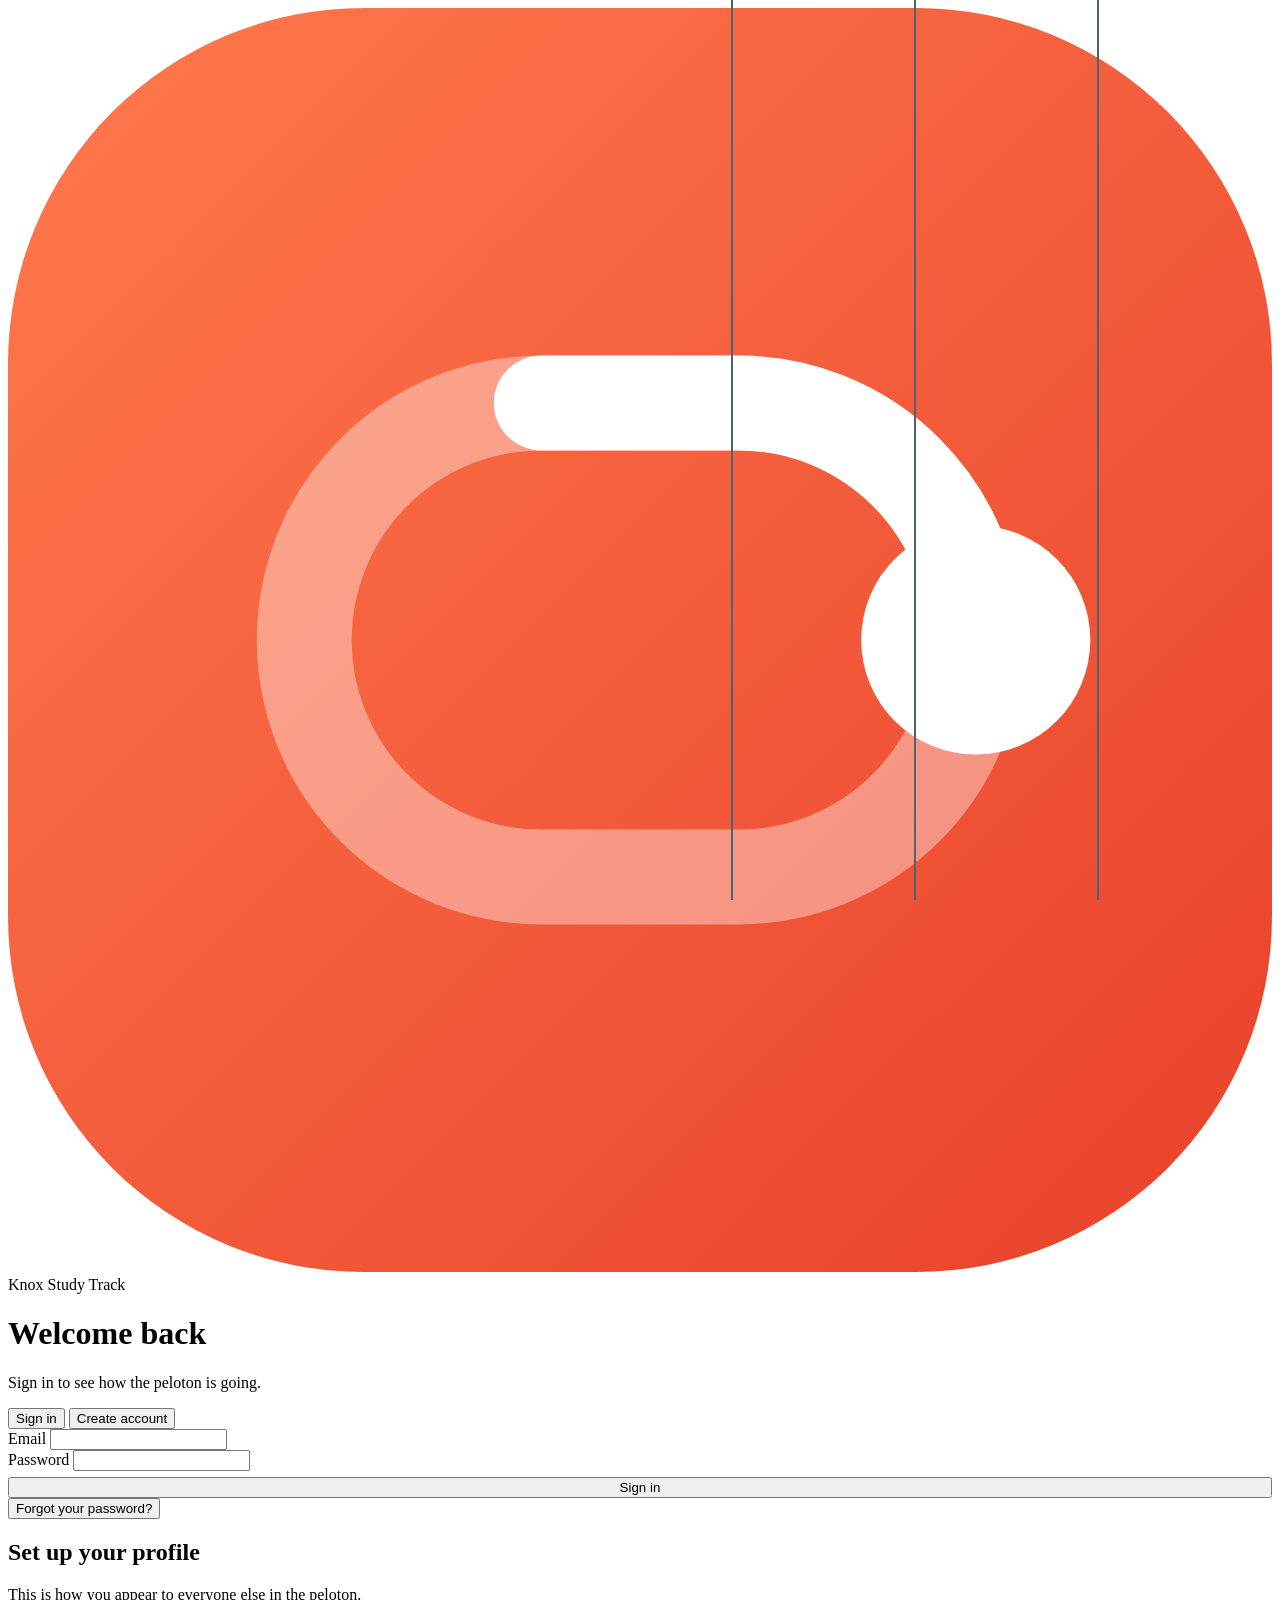
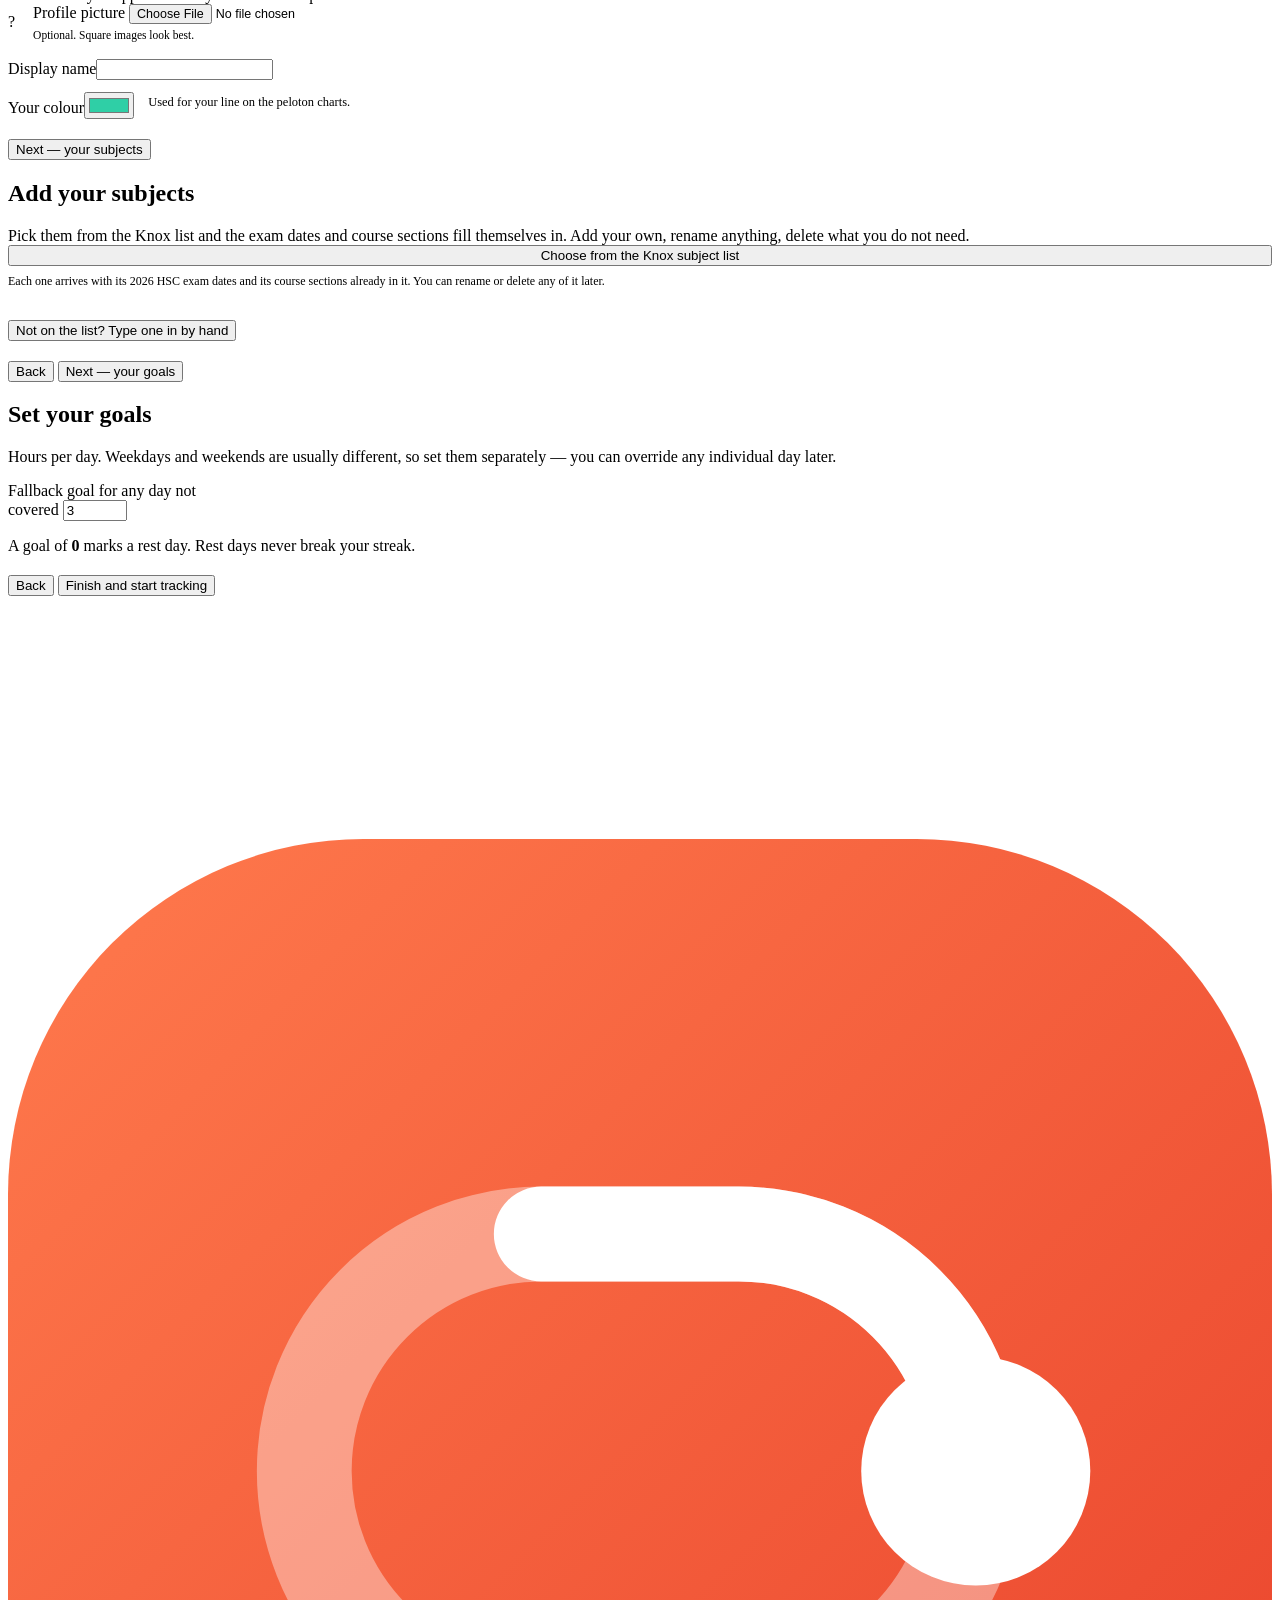
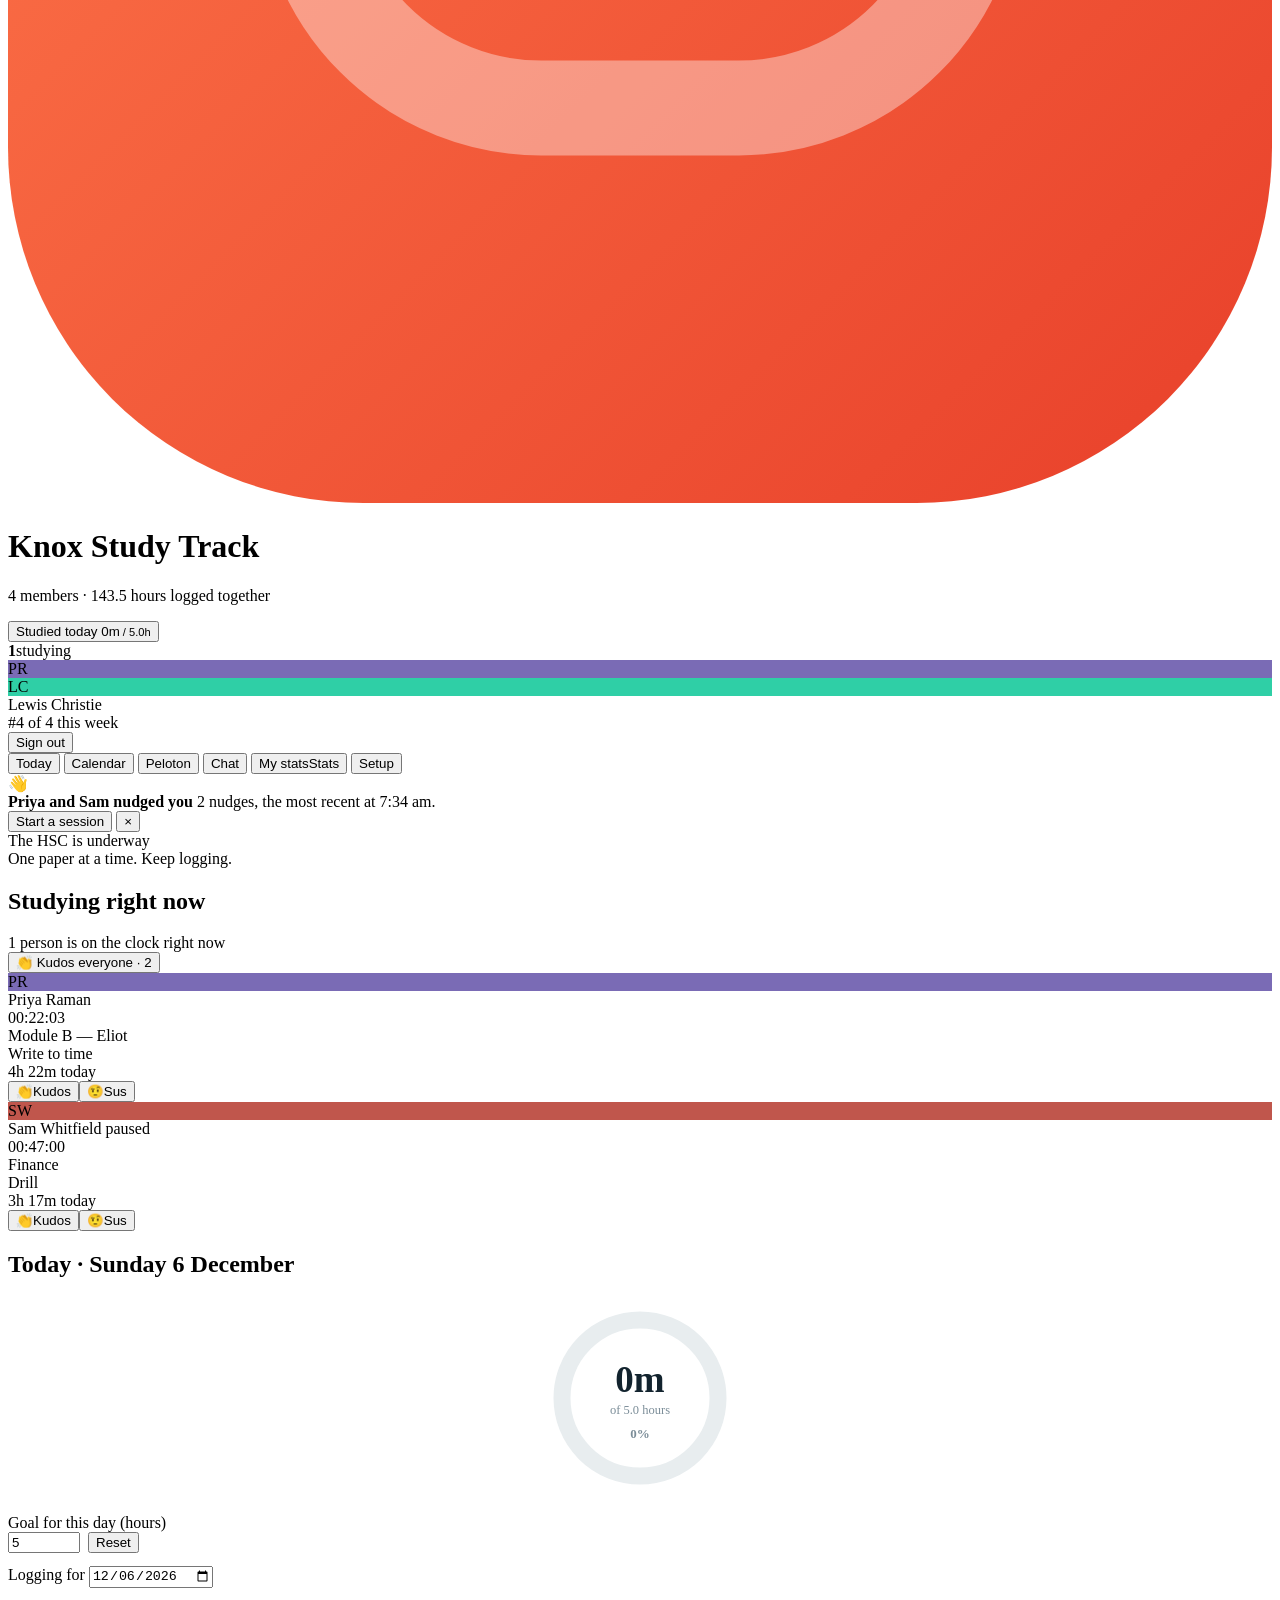
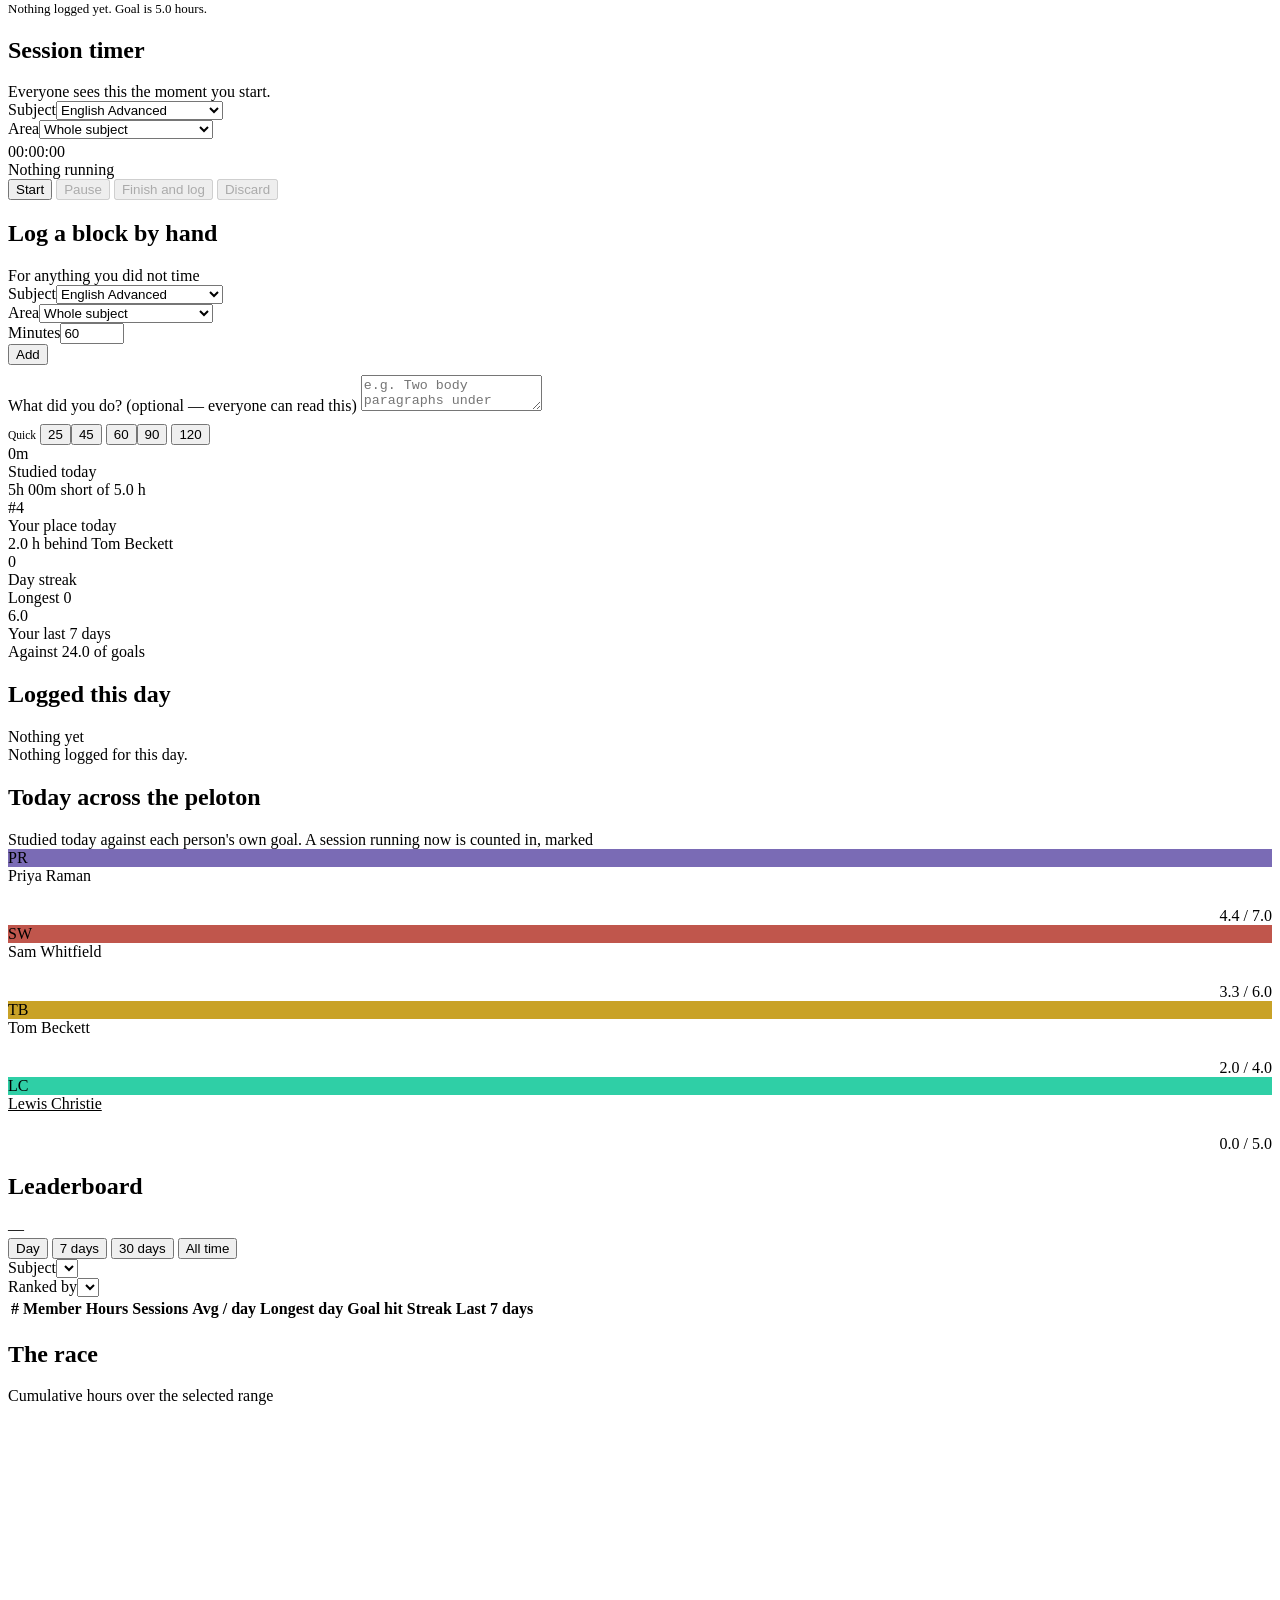
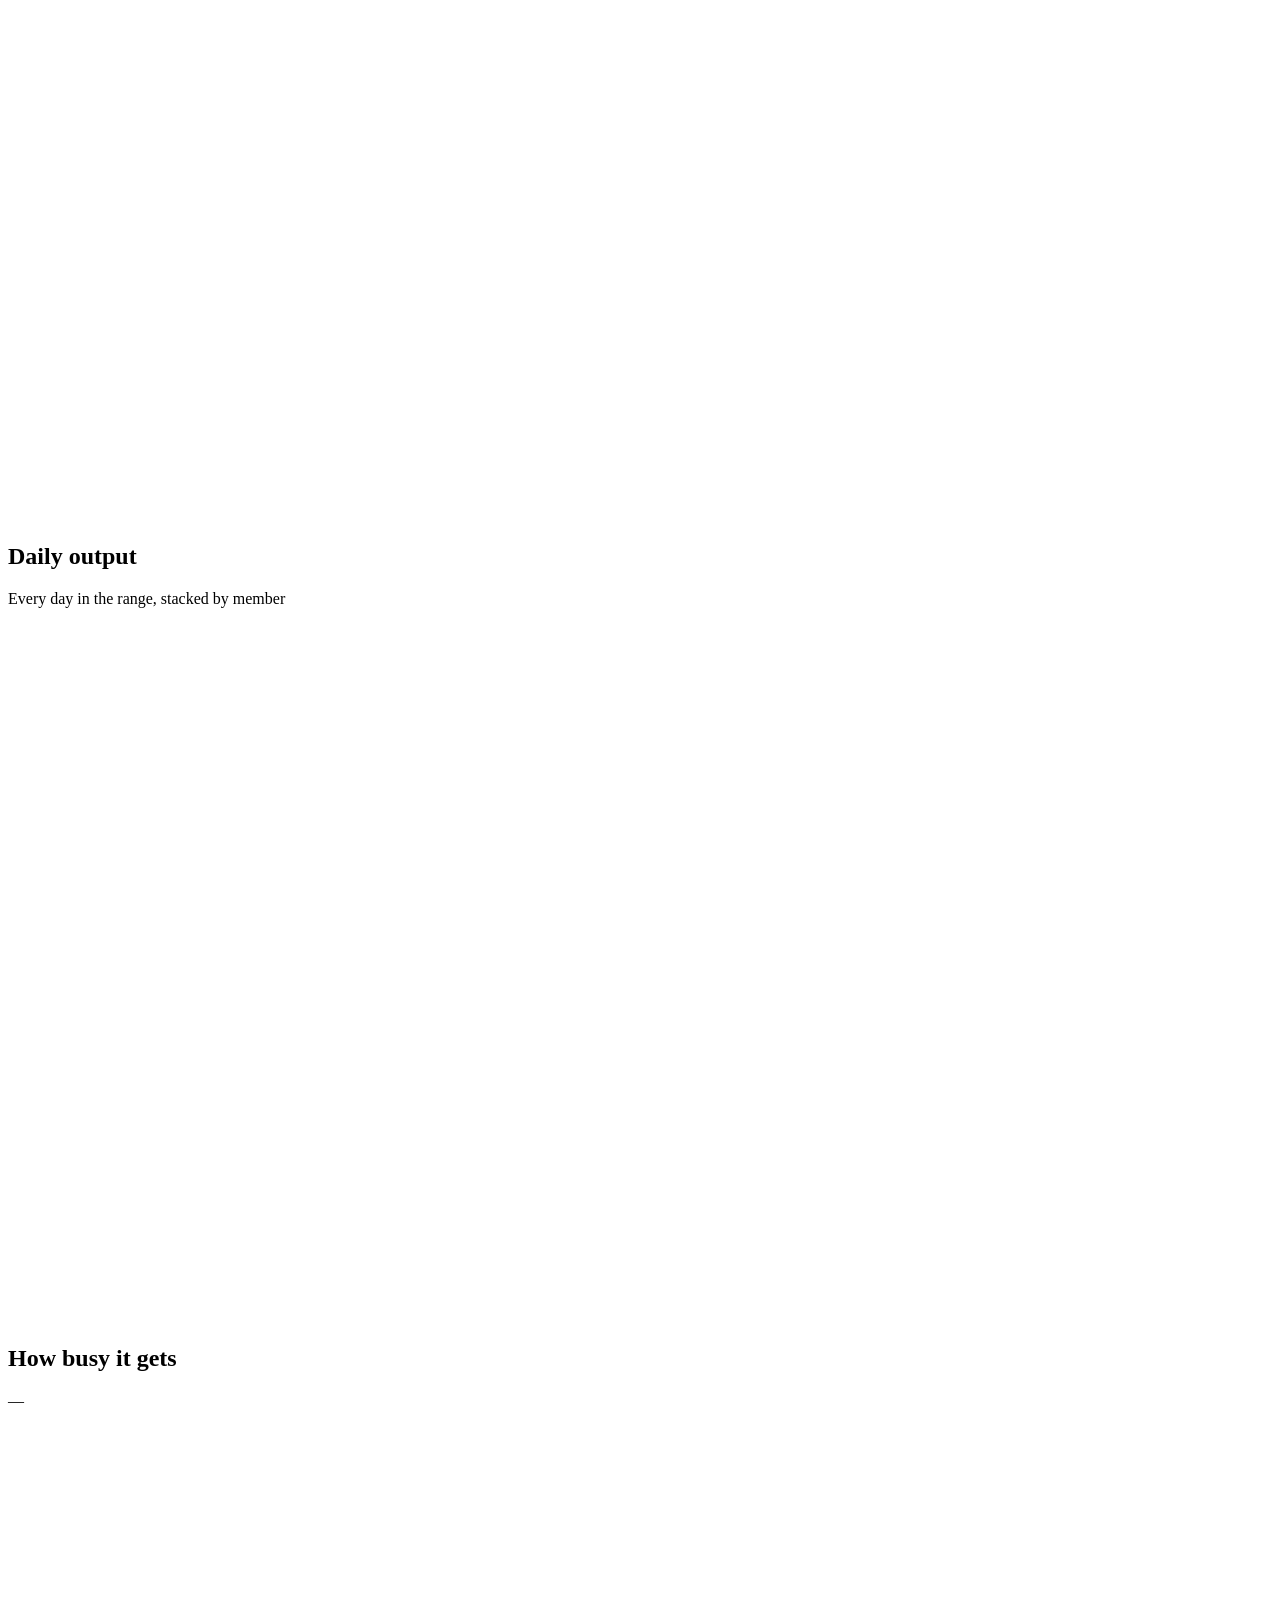
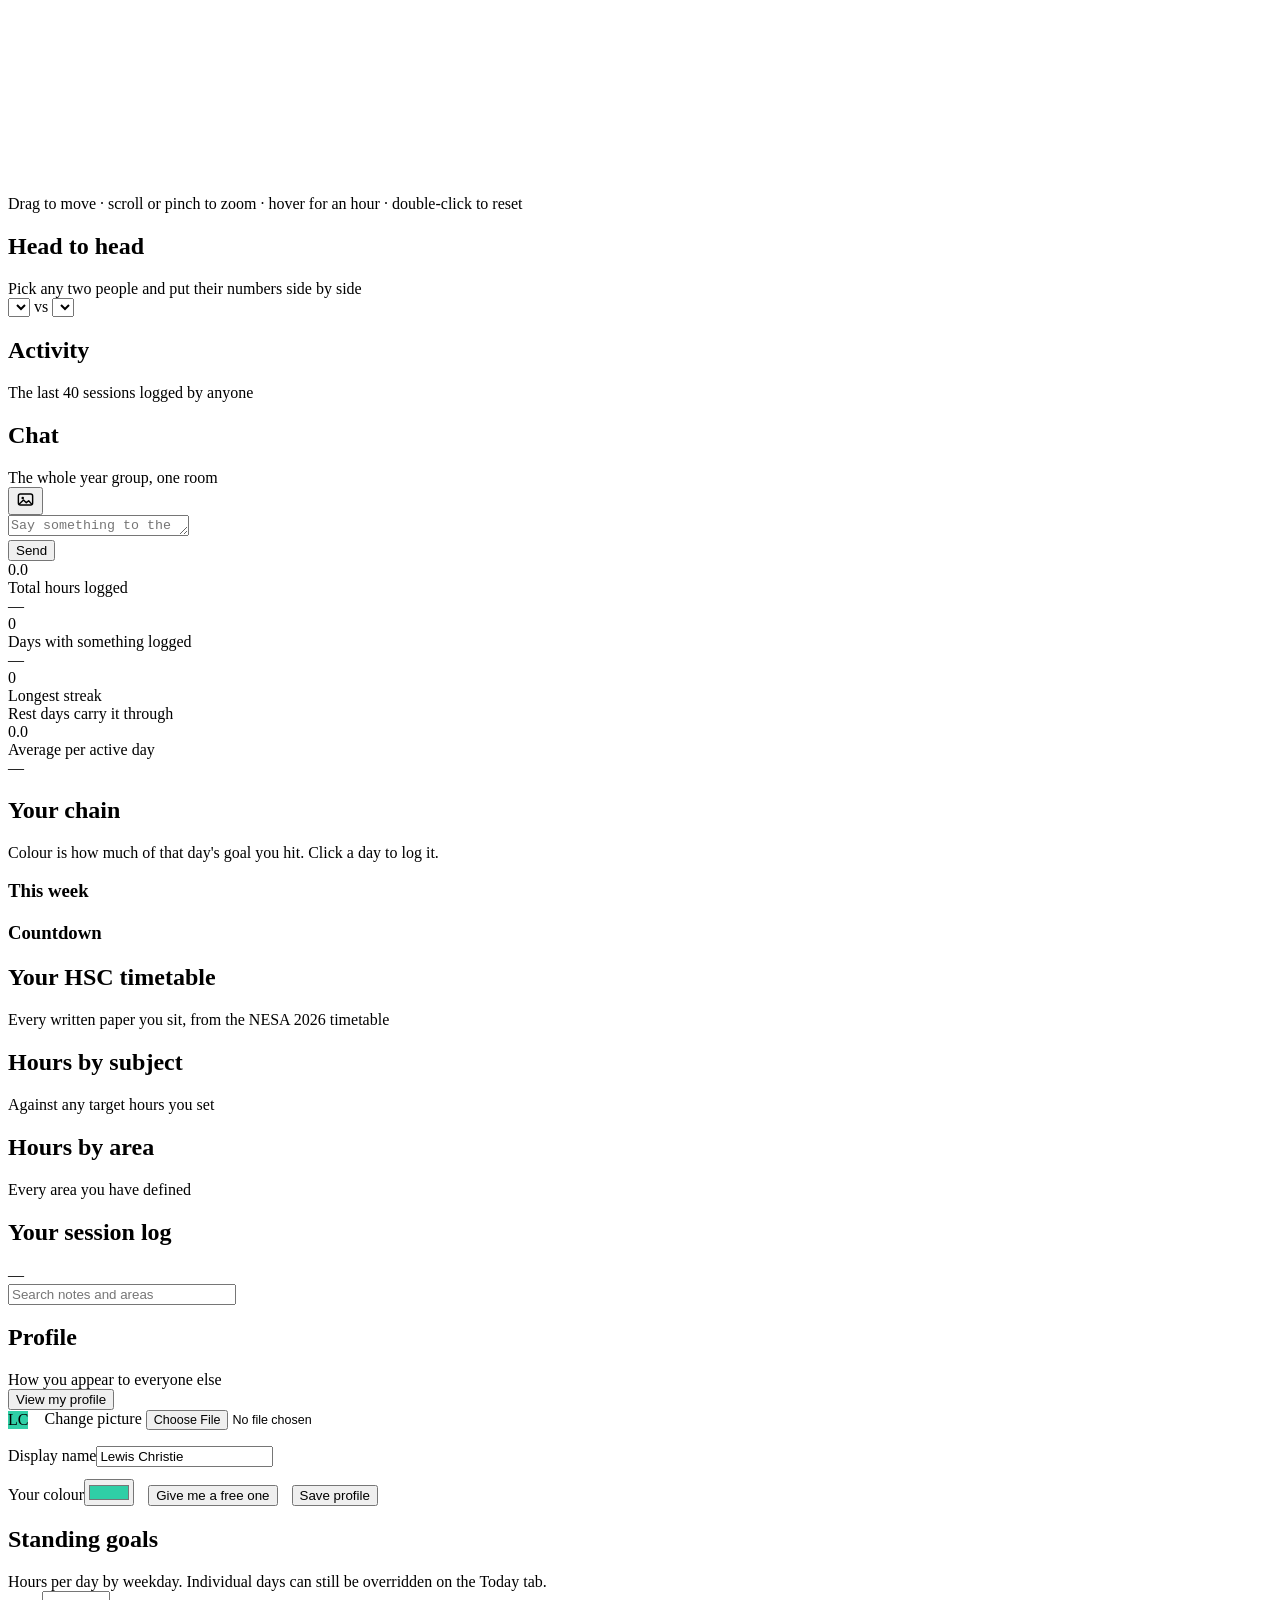
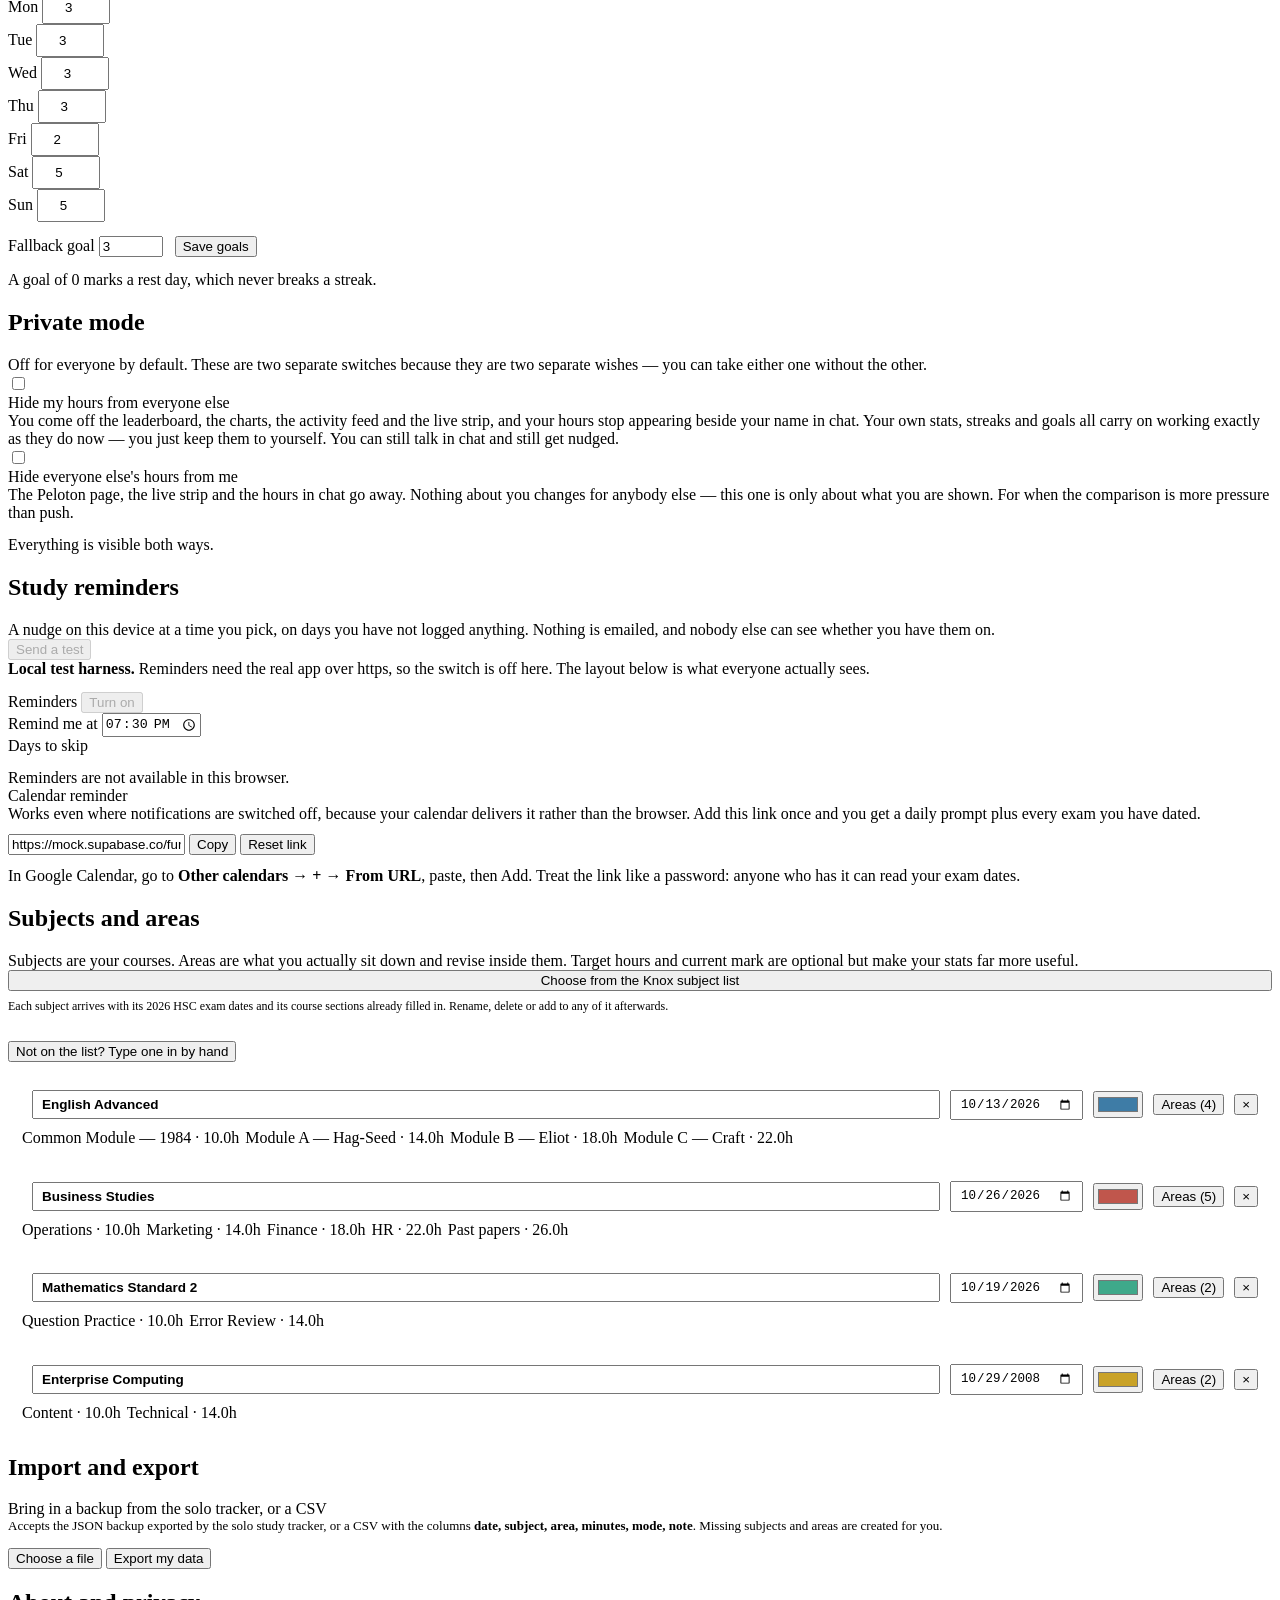
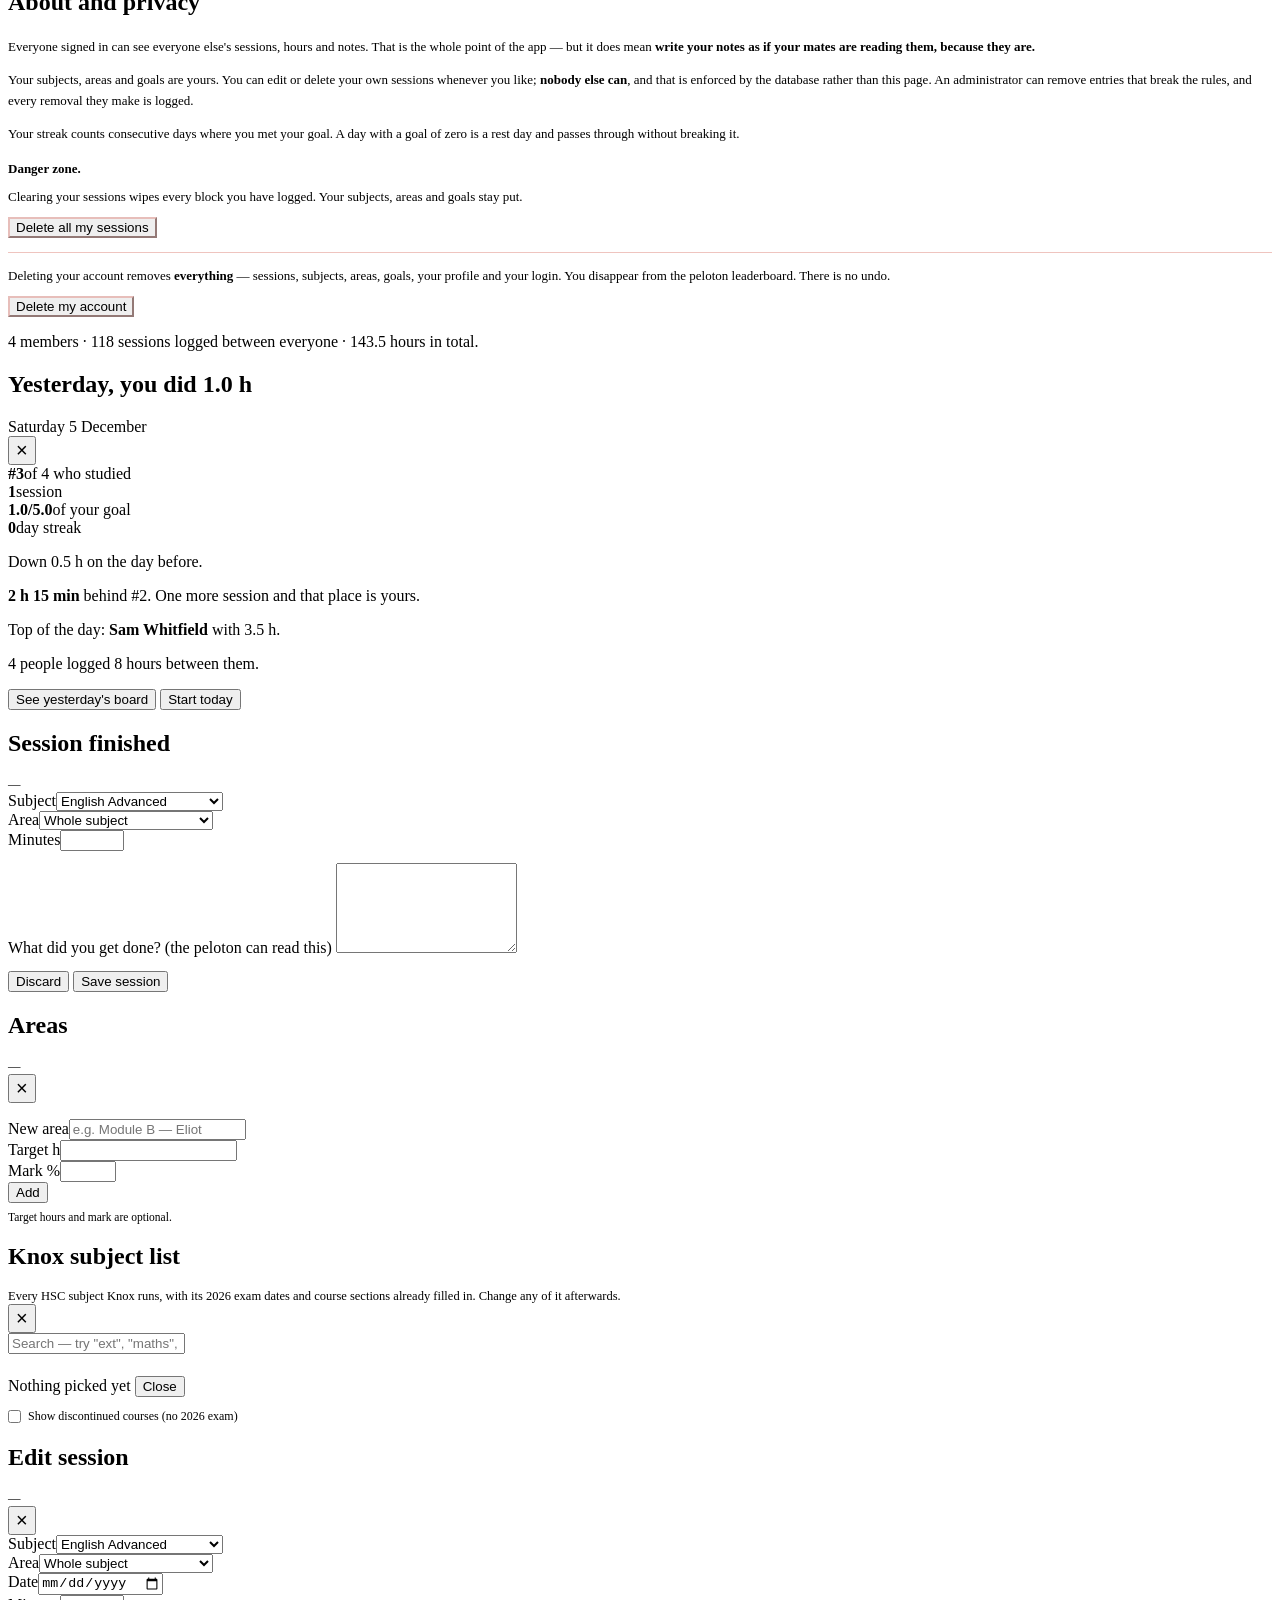
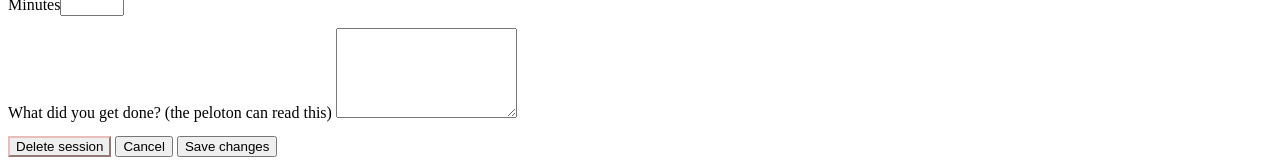
==== _test/index.html @ 7933d673 "Polls in chat A poll hangs off a chat message (usually an announcement) and can ask several question" ====
<!DOCTYPE html>
<html lang="en-AU">
<head>
<meta charset="utf-8">
<meta name="viewport" content="width=device-width, initial-scale=1">
<title>Knox Study Track</title>
<link rel="icon" href="../favicon.svg" type="image/svg+xml">
<link rel="apple-touch-icon" href="../favicon.svg">
<link rel="manifest" href="../manifest.json">
<meta name="theme-color" content="#12161C">
<link rel="preconnect" href="https://fonts.googleapis.com">
<link rel="preconnect" href="https://fonts.gstatic.com" crossorigin>
<link href="https://fonts.googleapis.com/css2?family=Archivo:wght@400;500;600;700&display=swap" rel="stylesheet">
<link rel="stylesheet" href="../styles.css">
<link rel="stylesheet" href="../admin.css">
<link rel="stylesheet" href="../play.css">
<link rel="stylesheet" href="../plan.css">
<link rel="stylesheet" href="../believe.css">
<link rel="stylesheet" href="../polls.css">
<link rel="stylesheet" href="../planner.css">
</head>
<body>

<!-- ============ BOOT ============ -->
<div id="boot"><div class="spin"></div></div>

<!-- ============ AUTH ============ -->
<div id="auth" class="authwrap hide">
  <div class="authbox">
    <div class="authbrand"><svg class="logo" viewBox="0 0 32 32" aria-hidden="true" focusable="false">
          <rect width="32" height="32" rx="9" fill="url(#lg)"/>
          <rect x="7.5" y="10" width="17" height="12" rx="6" fill="none" stroke="#fff" stroke-opacity=".38" stroke-width="2.4"/>
          <path d="M13.5 10h5a6 6 0 0 1 6 6" fill="none" stroke="#fff" stroke-width="2.4" stroke-linecap="round"/>
          <circle cx="24.5" cy="16" r="2.9" fill="#fff"/>
          <defs><linearGradient id="lg" x1="0" y1="0" x2="32" y2="32" gradientUnits="userSpaceOnUse">
            <stop stop-color="#FF7A4D"/><stop offset="1" stop-color="#E8402A"/></linearGradient></defs>
        </svg><span>Knox Study Track</span></div>
    <h1 id="au-title">Knox Study Track</h1>
    <p class="lede" id="au-lede">Sign in to see how the peloton is going.</p>
    <!-- Nearly everybody arriving for the first week is creating an account,
         not signing in, so both are on screen and neither is hidden behind a
         line of small text at the bottom. -->
    <div class="authseg" role="tablist" aria-label="Sign in or create an account">
      <button role="tab" id="au-tab-in" data-authmode="in" aria-selected="true">Sign in</button>
      <button role="tab" id="au-tab-up" data-authmode="up" aria-selected="false">Create account</button>
    </div>
    <div id="au-msg"></div>
    <div class="field" id="au-namefield" style="display:none">
      <label class="fl" for="au-name">Your name</label>
      <input type="text" id="au-name" maxlength="48" autocomplete="name" placeholder="How you want to appear on the leaderboard">
    </div>
    <div class="field">
      <label class="fl" for="au-email">Email</label>
      <input type="email" id="au-email" autocomplete="email">
    </div>
    <div class="field" id="au-passfield">
      <label class="fl" for="au-pass">Password</label>
      <input type="password" id="au-pass" autocomplete="current-password">
    </div>
    <!-- Only on the way back in from a reset link. -->
    <div class="field" id="au-pass2field" style="display:none">
      <label class="fl" for="au-pass2">New password again</label>
      <input type="password" id="au-pass2" autocomplete="new-password">
    </div>
    <button class="btn" id="au-go" style="width:100%;margin-top:6px">Sign in</button>
    <div class="authalt">
      <button type="button" class="linkbtn" id="au-forgot">Forgot your password?</button>
      <button type="button" class="linkbtn" id="au-back" style="display:none">Back to signing in</button>
    </div>
  </div>
</div>

<!-- ============ ONBOARDING ============ -->
<div id="onb" class="hide" style="background:var(--ground);min-height:100vh">
  <div class="obwrap">
    <div class="steps"><i id="st1"></i><i id="st2"></i><i id="st3"></i></div>

    <!-- step 1 : profile -->
    <div class="card" id="ob1">
      <header><div><h2>Set up your profile</h2>
        <div class="sub">This is how you appear to everyone else in the peloton.</div></div></header>
      <div class="body">
        <div style="display:flex;gap:18px;align-items:center;margin-bottom:18px">
          <div id="ob-avpreview" class="av xl">?</div>
          <div>
            <label class="fl">Profile picture</label>
            <input type="file" id="ob-avfile" accept="image/jpeg,image/png,image/webp" style="font-size:12.5px">
            <div style="font-size:11.5px;color:var(--ink-soft);margin-top:5px">Optional. Square images look best.</div>
          </div>
        </div>
        <div><label class="fl" for="ob-name">Display name</label><input type="text" id="ob-name" maxlength="48"></div>
        <div style="margin-top:12px;display:flex;gap:14px;align-items:end;flex-wrap:wrap">
          <div><label class="fl" for="ob-colour">Your colour</label><input type="color" id="ob-colour" value="#2FCFA6"></div>
          <div style="font-size:12.5px;color:var(--ink-soft);padding-bottom:9px">Used for your line on the peloton charts.</div>
        </div>
        <div class="controls" style="margin-top:20px;justify-content:flex-end">
          <button class="btn" id="ob-next1">Next — your subjects</button>
        </div>
      </div>
    </div>

    <!-- step 2 : subjects + areas -->
    <div class="card hide" id="ob2">
      <header><div><h2>Add your subjects</h2>
        <div class="sub">Pick them from the Knox list and the exam dates and course sections fill themselves in. Add your own, rename anything, delete what you do not need.</div></div></header>
      <div class="body">
        <!-- The Knox list is the way in, the same as it is in Setup. Typing one
             in by hand still works, but it is folded away: a hand-typed subject
             brings no exam dates and no course sections with it, and it will not
             match anybody else's spelling on the leaderboard either. -->
        <button class="btn" id="ob-openpicker" style="width:100%;justify-content:center">Choose from the Knox subject list</button>
        <div style="font-size:12px;color:var(--ink-soft);margin-top:8px">
          Each one arrives with its 2026 HSC exam dates and its course sections already in it. You can rename or delete any of it later.</div>

        <div id="ob-sublist" style="margin-top:18px"></div>

        <div style="margin-top:16px;padding-top:13px;border-top:1px solid var(--rule-soft)">
          <button class="btn ghost sm" id="ob-manualtoggle" aria-expanded="false" aria-controls="ob-manual">
            Not on the list? Type one in by hand</button>
          <div id="ob-manual" hidden style="margin-top:12px">
            <div class="grid" style="grid-template-columns:1fr 130px 44px auto;gap:9px;align-items:end">
              <div><label class="fl" for="ob-subname">Subject name</label><input type="text" id="ob-subname" maxlength="80" placeholder="e.g. Business Studies"></div>
              <div><label class="fl" for="ob-subexam">Exam date</label><input type="date" id="ob-subexam"></div>
              <div><label class="fl">&nbsp;</label><input type="color" id="ob-subcolour" value="#3E7CA6"></div>
              <div><button class="btn" id="ob-addsub">Add</button></div>
            </div>
          </div>
        </div>
        <div class="controls" style="margin-top:20px;justify-content:space-between">
          <button class="btn ghost" id="ob-back2">Back</button>
          <button class="btn" id="ob-next2">Next — your goals</button>
        </div>
      </div>
    </div>

    <!-- step 3 : goals -->
    <div class="card hide" id="ob3">
      <header><div><h2>Set your goals</h2>
        <div class="sub">Hours per day. Weekdays and weekends are usually different, so set them separately — you can override any individual day later.</div></div></header>
      <div class="body">
        <div class="grid" style="grid-template-columns:repeat(7,1fr);gap:8px" id="ob-wk"></div>
        <div style="margin-top:16px;max-width:240px">
          <label class="fl" for="ob-default">Fallback goal for any day not covered</label>
          <input type="number" id="ob-default" min="0" max="12" step="0.5" value="3">
        </div>
        <div class="note" style="margin-top:16px">A goal of <strong>0</strong> marks a rest day. Rest days never break your streak.</div>
        <div class="controls" style="margin-top:20px;justify-content:space-between">
          <button class="btn ghost" id="ob-back3">Back</button>
          <button class="btn" id="ob-finish">Finish and start tracking</button>
        </div>
      </div>
    </div>
  </div>
</div>

<!-- ============ APP ============ -->
<div id="app" class="hide">
<header class="top">
  <div class="wrap">
    <div class="mast">
      <div class="brand">
        <svg class="logo" viewBox="0 0 32 32" aria-hidden="true" focusable="false">
          <rect width="32" height="32" rx="9" fill="url(#lg)"/>
          <rect x="7.5" y="10" width="17" height="12" rx="6" fill="none" stroke="#fff" stroke-opacity=".38" stroke-width="2.4"/>
          <path d="M13.5 10h5a6 6 0 0 1 6 6" fill="none" stroke="#fff" stroke-width="2.4" stroke-linecap="round"/>
          <circle cx="24.5" cy="16" r="2.9" fill="#fff"/>
          <defs><linearGradient id="lg" x1="0" y1="0" x2="32" y2="32" gradientUnits="userSpaceOnUse">
            <stop stop-color="#FF7A4D"/><stop offset="1" stop-color="#E8402A"/></linearGradient></defs>
        </svg>
        <div class="brandtext">
          <h1 id="crewname">Knox Study Track</h1>
          <p id="crewsub">—</p>
        </div>
        <span class="crewchip" id="crewchip" hidden></span>
      </div>
      <!-- Your next paper, and the line from today to your last (wide screens) -->
      <div class="examstrip" id="examstrip" hidden></div>
      <div class="mastright">
        <!-- What you have done today, always in view. It is the one number on
             the whole page you can change right now. -->
        <button type="button" class="todaychip" id="todaychip" hidden></button>
        <div class="nowbar" id="nowbar"></div>
        <div class="meblock" id="meblock" data-profile="" title="See your profile">
          <div id="me-av" class="av lg">?</div>
          <div>
            <div class="nm" id="me-name">—</div>
            <div class="sm" id="me-rank">—</div>
          </div>
        </div>
        <button class="btn ghost sm" id="signout">Sign out</button>
      </div>
    </div>
    <nav class="tabs" role="tablist">
      <button role="tab" aria-selected="true"  data-p="home">Today</button>
      <button role="tab" aria-selected="false" data-p="cal">Calendar</button>
      <button role="tab" aria-selected="false" data-p="crew">Peloton</button>
      <button role="tab" aria-selected="false" data-p="chat">Chat<i class="tabdot" id="chatdot" hidden></i></button>
      <button role="tab" aria-selected="false" data-p="me"><span class="tl-long">My stats</span><span class="tl-short">Stats</span></button>
      <button role="tab" aria-selected="false" data-p="setup">Setup</button>
    </nav>
  </div>
</header>

<main class="wrap">

  <!-- Exam days: the paper, a countdown and the year's Believe sign, for the
       people sitting it; for everyone else, a way to wish them luck.
       Filled by believe.js, and empty every other day. -->
  <div id="believe" hidden></div>

  <!-- Someone in the crew prodded you. Sticks around until dismissed. -->
  <div id="pokebar" class="hide"></div>
  <!-- Somebody said your name in chat. Same shape as a nudge, because it is
       the same kind of thing: a person asking for your attention. -->
  <div id="mentionbar" class="hide"></div>

  <!-- Somebody gave your study kudos, or called it sus. -->
  <div id="reactbar" class="hide"></div>

  <!-- A nudge that needs no permission, because it is just the page. Where
       notifications are blocked by policy this is the only channel left. -->
  <div id="nudgebar" class="hide"></div>

  <!-- ---------- HOME ---------- -->
  <section class="panel on" id="p-home">
    <div class="countdown mb16" id="countdown" hidden></div>

    <div class="card mb16" id="live-card">
      <header><div><h2>Studying right now</h2><div class="sub" id="live-sub">Live across the peloton. Timers update as they run.</div></div>
        <button type="button" class="btn sm kudosall" id="kudos-all" hidden>👏 Kudos everyone</button></header>
      <div class="body"><div class="livestrip" id="livestrip"></div></div>
    </div>

    <div class="grid gHome mb16">
      <div class="card">
        <header><h2 id="h-title">Today</h2></header>
        <div class="body" style="text-align:center">
          <svg id="ring" viewBox="0 0 200 200" style="width:100%;max-width:200px;height:auto"></svg>
          <div style="margin-top:12px;text-align:left">
            <label class="fl" for="h-goal">Goal for this day (hours)</label>
            <div style="display:flex;gap:8px">
              <input type="number" id="h-goal" min="0" max="12" step="0.25">
              <button class="btn ghost" id="h-goalreset" title="Back to your standing goal">Reset</button>
            </div>
          </div>
          <div style="margin-top:13px;text-align:left">
            <label class="fl" for="h-date">Logging for</label>
            <input type="date" id="h-date">
          </div>
          <div id="h-verdict" style="margin-top:13px;font-size:13px;color:var(--ink-mid);text-align:left"></div>
        </div>
      </div>

      <div>
        <div class="card mb16">
          <header><div><h2>Session timer</h2>
            <div class="sub">Everyone sees this the moment you start.</div></div></header>
          <div class="body">
            <div class="grid" style="grid-template-columns:1fr 1fr;gap:10px;margin-bottom:4px">
              <div><label class="fl" for="tm-subj">Subject</label><select id="tm-subj"></select></div>
              <div><label class="fl" for="tm-area">Area</label><select id="tm-area"></select></div>
            </div>
            <div class="timer">
              <div class="tdisp" id="tdisp">00:00:00</div>
              <div class="tsub" id="tsub">Nothing running</div>
              <div class="tbtns">
                <button class="btn go" id="tm-start">Start</button>
                <button class="btn ghost" id="tm-pause" disabled>Pause</button>
                <button class="btn stop" id="tm-stop" disabled>Finish and log</button>
                <button class="btn ghost" id="tm-cancel" disabled>Discard</button>
              </div>
            </div>
          </div>
        </div>

        <div class="card">
          <header><h2>Log a block by hand</h2><div class="sub">For anything you did not time</div></header>
          <div class="body">
            <div class="grid" style="grid-template-columns:1.3fr 1.3fr .7fr auto;gap:10px;align-items:end">
              <div><label class="fl" for="f-subj">Subject</label><select id="f-subj"></select></div>
              <div><label class="fl" for="f-area">Area</label><select id="f-area"></select></div>
              <div><label class="fl" for="f-min">Minutes</label><input type="number" id="f-min" min="1" max="1440" step="5" value="60"></div>
              <div><button class="btn" id="f-add">Add</button></div>
            </div>
            <div style="margin-top:10px"><label class="fl" for="f-note">What did you do? (optional — everyone can read this)</label>
              <textarea id="f-note" maxlength="1000" placeholder="e.g. Two body paragraphs under time. Second one ran long."></textarea></div>
            <div class="controls" style="margin-top:9px">
              <span style="font-size:11.5px;color:var(--ink-soft)">Quick</span>
              <button class="chip" data-min="25">25</button><button class="chip" data-min="45">45</button>
              <button class="chip" data-min="60">60</button><button class="chip" data-min="90">90</button>
              <button class="chip" data-min="120">120</button>
            </div>
          </div>
        </div>
      </div>
    </div>

    <div class="grid g4 mb16">
      <div class="kpi kpi-today"><div class="v" id="k-today">0m</div><div class="k">Studied today</div><div class="d" id="k-today-d">—</div></div>
      <div class="kpi"><div class="v" id="k-rank">—</div><div class="k">Your place today</div><div class="d" id="k-rank-d">—</div></div>
      <div class="kpi"><div class="v" id="k-streak">0</div><div class="k">Day streak</div><div class="d" id="k-streak-d">—</div></div>
      <div class="kpi"><div class="v" id="k-week">0.0</div><div class="k">Your last 7 days</div><div class="d" id="k-week-d">—</div></div>
    </div>

    <div class="card mb16">
      <header><h2>Logged this day</h2><div class="sub" id="h-count">—</div></header>
      <div class="body"><div id="h-entries"></div></div>
    </div>

    <div class="card">
      <header><h2>Today across the peloton</h2><div class="sub">Studied today against each person's own goal. A session running now is counted in, marked <i class="railive" aria-hidden="true"></i></div></header>
      <div class="body"><div class="rail" id="todayrail"></div></div>
    </div>
  </section>

  <!-- ---------- CALENDAR ---------- -->
  <!-- Filled by plan.js: the countdown, the lead-up chart, the month view and
       your timetable (moved in from My stats when the page starts). -->
  <section class="panel" id="p-cal"></section>

  <!-- ---------- CREW ---------- -->
  <section class="panel" id="p-crew">
    <div class="card mb16 solocard" id="crew-solo" hidden><div class="solonote">
      <strong>You have other people's hours hidden</strong>
      Everything here is about how the rest of the year group is going, so there is nothing
      to show you. Your own figures are all on <b>Today</b> and <b>My stats</b>, exactly as
      they were. Turn it back on in <b>Setup → Private mode</b> whenever you want.
    </div></div>

    <div class="card mb16">
      <header>
        <div><h2>Leaderboard</h2><div class="sub" id="lb-sub">—</div></div>
        <div class="controls" id="rangechips">
          <button class="chip" data-r="1">Day</button>
          <button class="chip" aria-pressed="true" data-r="7">7 days</button>
          <button class="chip" data-r="30">30 days</button>
          <button class="chip" data-r="0">All time</button>
        </div>
      </header>
      <div class="body">
        <div class="lbday" id="lbday" hidden>
          <button class="chip" id="lbday-prev" aria-label="Previous day">‹</button>
          <div class="lbday-l"><b id="lbday-name">Today</b><span id="lbday-date"></span></div>
          <button class="chip" id="lbday-next" aria-label="Next day">›</button>
        </div>
        <div class="lbfilters" id="lbfilters">
          <div><label class="fl" for="lb-subject">Subject</label><select id="lb-subject"></select></div>
          <div><label class="fl" for="lb-metric">Ranked by</label><select id="lb-metric"></select></div>
        </div>
        <div class="lbnote" id="lb-note" hidden></div>
        <div class="podium mb16" id="podium"></div>
        <div class="tblwrap" style="border:1px solid var(--rule-soft);border-radius:3px">
          <table id="lbtbl"><thead><tr>
            <th class="l">#</th><th class="l">Member</th><th>Hours</th><th>Sessions</th>
            <th>Avg / day</th><th>Longest day</th><th>Goal hit</th><th>Streak</th><th class="l">Last 7 days</th>
          </tr></thead><tbody></tbody></table>
        </div>
      </div>
    </div>

    <div class="grid g2 mb16">
      <div class="card">
        <header><h2>The race</h2><div class="sub">Cumulative hours over the selected range</div></header>
        <div class="body scrollx"><svg id="race" viewBox="0 0 620 350" style="width:100%;height:auto"></svg></div>
      </div>
      <div class="card">
        <header><h2>Daily output</h2><div class="sub">Every day in the range, stacked by member</div></header>
        <div class="body scrollx"><svg id="stack" viewBox="0 0 620 350" style="width:100%;height:auto"></svg></div>
      </div>
    </div>

    <div class="card mb16" id="livegraph-card">
      <header>
        <div><h2>How busy it gets</h2>
          <div class="sub" id="livegraph-note">—</div></div>
        <div class="controls" id="livegraph-range"></div>
      </header>
      <div class="body">
        <div class="lh-wrap" id="livegraph-wrap">
          <!-- tabindex so the keyboard gets the same readout the pointer does -->
          <svg id="livegraph" viewBox="0 0 900 260" tabindex="0" role="img"
            aria-label="People studying at once, by hour. Drag to pan, scroll to zoom, arrow keys to move through the hours."
            style="width:100%;height:auto;touch-action:none"></svg>
          <div class="lh-tip" id="livegraph-tip" hidden></div>
        </div>
        <p class="lh-help">Drag to move · scroll or pinch to zoom · hover for an hour · double-click to reset</p>
        <div class="lh-live" id="livegraph-live" aria-live="polite"></div>
        <div class="lh-table scrollx" id="livegraph-table" hidden></div>
      </div>
    </div>

    <div class="card mb16">
      <header>
        <div><h2>Head to head</h2><div class="sub">Pick any two people and put their numbers side by side</div></div>
        <div class="controls h2hpick">
          <select id="h2h-a"></select>
          <span class="vs">vs</span>
          <select id="h2h-b"></select>
        </div>
      </header>
      <div class="body"><div id="h2h"></div></div>
    </div>

    <div class="card">
      <header><h2>Activity</h2><div class="sub">The last 40 sessions logged by anyone</div></header>
      <div class="tblwrap"><div id="feed"></div></div>
    </div>
  </section>

  <!-- ---------- ME ---------- -->
  <!-- ---------- CHAT ---------- -->
  <section class="panel" id="p-chat">
    <div class="card">
      <header>
        <div><h2>Chat</h2><div class="sub" id="chat-sub">The whole year group, one room</div></div>
        <div class="controls"><span class="chatkey" id="chat-key"></span></div>
      </header>
      <div class="chatwrap">
        <div class="chatolder"><button class="btn ghost sm" id="chat-older" hidden>Load older messages</button></div>
        <div class="chatlog" id="chatlog" aria-live="polite"></div>
        <div class="chatnew"><button class="btn sm" id="chat-jump" hidden>New messages ↓</button></div>
        <div class="chatpreview" id="chat-preview" hidden></div>
        <div class="chatbox">
          <button class="chatattach" id="chat-attach" type="button"
            title="Add a picture" aria-label="Add a picture">
            <svg viewBox="0 0 24 24" width="19" height="19" aria-hidden="true">
              <rect x="3" y="5" width="18" height="14" rx="2.5" fill="none" stroke="currentColor" stroke-width="1.8"/>
              <circle cx="8.5" cy="10" r="1.6" fill="currentColor"/>
              <path d="M4.5 17.5 9.5 12.5 13 16l3-2.5 3.5 4" fill="none" stroke="currentColor"
                stroke-width="1.8" stroke-linecap="round" stroke-linejoin="round"/>
            </svg>
          </button>
          <input type="file" id="chat-file" accept="image/png,image/jpeg,image/webp,image/gif" hidden>
          <div class="chatfield">
            <div class="mentionbox" id="mentionbox" hidden role="listbox" aria-label="Mention somebody"></div>
            <textarea id="chat-input" rows="1" maxlength="500"
              placeholder="Say something to the year group… use @ to mention"></textarea>
          </div>
          <div class="chatsend">
            <span class="chatcount" id="chat-count"></span>
            <button class="btn go" id="chat-send">Send</button>
          </div>
        </div>
        <div class="chatnote" id="chat-note" hidden></div>
      </div>
    </div>
  </section>

  <section class="panel" id="p-me">
    <div class="grid g4 mb16">
      <div class="kpi"><div class="v" id="m-total">0.0</div><div class="k">Total hours logged</div><div class="d" id="m-total-d">—</div></div>
      <div class="kpi"><div class="v" id="m-days">0</div><div class="k">Days with something logged</div><div class="d" id="m-days-d">—</div></div>
      <div class="kpi"><div class="v" id="m-long">0</div><div class="k">Longest streak</div><div class="d">Rest days carry it through</div></div>
      <div class="kpi"><div class="v" id="m-avg">0.0</div><div class="k">Average per active day</div><div class="d" id="m-avg-d">—</div></div>
    </div>

    <div class="card mb16">
      <header><div><h2>Your chain</h2><div class="sub">Colour is how much of that day's goal you hit. Click a day to log it.</div></div></header>
      <div class="body">
        <div class="chainwrap" id="chainwrap">
          <div>
            <div class="cal" id="calhead"></div>
            <div class="cal" id="heat" style="margin-top:5px"></div>
            <div class="legend" id="hmleg"></div>
          </div>
          <div>
            <h3 class="sec">This week</h3><div class="rail" id="weekrail"></div>
            <h3 class="sec" style="margin-top:20px">Countdown</h3><div class="rail" id="cdrail"></div>
          </div>
        </div>
      </div>
    </div>

    <div class="card mb16">
      <header><div><h2>Your HSC timetable</h2>
        <div class="sub" id="tt-sub">Every written paper you sit, from the NESA 2026 timetable</div></div></header>
      <div class="body"><div id="tt-list"></div></div>
    </div>

    <div class="grid g2 mb16">
      <div class="card">
        <header><h2>Hours by subject</h2><div class="sub">Against any target hours you set</div></header>
        <div class="body"><div class="rail" id="subrail"></div></div>
      </div>
      <div class="card">
        <header><h2>Hours by area</h2><div class="sub">Every area you have defined</div></header>
        <div class="body" style="max-height:420px;overflow:auto"><div class="rail" id="arearail"></div></div>
      </div>
    </div>

    <div class="card">
      <header>
        <div><h2>Your session log</h2><div class="sub" id="m-logcount">—</div></div>
        <div class="controls"><input type="text" id="m-search" placeholder="Search notes and areas" style="width:220px"></div>
      </header>
      <div class="tblwrap"><div id="m-log"></div></div>
    </div>
  </section>

  <!-- ---------- SETUP ---------- -->
  <section class="panel" id="p-setup">
    <div class="grid g2 mb16">
      <div class="card">
        <header><div><h2>Profile</h2><div class="sub">How you appear to everyone else</div></div>
          <button class="btn ghost sm" id="s-viewme">View my profile</button></header>
        <div class="body">
          <div style="display:flex;gap:16px;align-items:center;margin-bottom:16px">
            <div id="s-avpreview" class="av xl">?</div>
            <div><label class="fl">Change picture</label>
              <input type="file" id="s-avfile" accept="image/jpeg,image/png,image/webp" style="font-size:12.5px"></div>
          </div>
          <div><label class="fl" for="s-name">Display name</label><input type="text" id="s-name" maxlength="48"></div>
          <div style="margin-top:12px;display:flex;gap:14px;align-items:end">
            <div><label class="fl" for="s-colour">Your colour</label><input type="color" id="s-colour"></div>
            <button class="btn ghost sm" id="s-colourpick" type="button"
              title="Pick a colour nobody in the year group is using">Give me a free one</button>
            <button class="btn" id="s-saveprofile">Save profile</button>
          </div>
          <div class="note warn" id="s-colournote" hidden style="margin-top:12px"></div>
        </div>
      </div>

      <div class="card">
        <header><h2>Standing goals</h2><div class="sub">Hours per day by weekday. Individual days can still be overridden on the Today tab.</div></header>
        <div class="body">
          <div class="grid" style="grid-template-columns:repeat(7,1fr);gap:8px" id="s-wk"></div>
          <div style="margin-top:14px;display:flex;gap:12px;align-items:end;flex-wrap:wrap">
            <div style="max-width:190px"><label class="fl" for="s-default">Fallback goal</label>
              <input type="number" id="s-default" min="0" max="12" step="0.5"></div>
            <button class="btn" id="s-savegoals">Save goals</button>
          </div>
          <div class="note" style="margin-top:14px">A goal of 0 marks a rest day, which never breaks a streak.</div>
        </div>
      </div>
    </div>

    <div class="card mb16">
      <header><div><h2>Private mode</h2>
        <div class="sub">Off for everyone by default. These are two separate switches because they are two separate wishes — you can take either one without the other.</div></div></header>
      <div class="body">
        <label class="privrow">
          <input type="checkbox" id="s-hidehours">
          <div>
            <div class="privname">Hide my hours from everyone else</div>
            <div class="privwhy">You come off the leaderboard, the charts, the activity feed and the live strip, and your hours stop appearing beside your name in chat. Your own stats, streaks and goals all carry on working exactly as they do now — you just keep them to yourself. You can still talk in chat and still get nudged.</div>
          </div>
        </label>
        <label class="privrow">
          <input type="checkbox" id="s-hideothers">
          <div>
            <div class="privname">Hide everyone else's hours from me</div>
            <div class="privwhy">The Peloton page, the live strip and the hours in chat go away. Nothing about you changes for anybody else — this one is only about what you are shown. For when the comparison is more pressure than push.</div>
          </div>
        </label>
        <div class="note" style="margin-top:14px" id="s-privstate">Everything is visible both ways.</div>
      </div>
    </div>

    <div class="card mb16" id="s-remcard">
      <header><div><h2>Study reminders</h2>
        <div class="sub">A nudge on this device at a time you pick, on days you have not logged anything. Nothing is emailed, and nobody else can see whether you have them on.</div></div>
        <button class="btn ghost sm" id="s-remtest">Send a test</button></header>
      <div class="body">
        <div class="note hide" id="s-remwhy" style="margin-bottom:14px"></div>
        <div id="s-remgrid">
          <div><label class="fl">Reminders</label>
            <button class="btn" id="s-remtoggle">Turn on</button></div>
          <div><label class="fl" for="s-remtime">Remind me at</label>
            <input type="time" id="s-remtime" value="19:30"></div>
          <div><label class="fl">Days to skip</label>
            <div id="s-remdays"></div></div>
        </div>
        <div class="note" style="margin-top:14px" id="s-remstate">Reminders are off.</div>
        <div id="s-calblock">
          <div class="s-calhead">Calendar reminder</div>
          <div class="sub" style="margin-bottom:11px">Works even where notifications are switched off, because your calendar delivers it rather than the browser. Add this link once and you get a daily prompt plus every exam you have dated.</div>
          <div class="s-calrow">
            <input type="text" id="s-calurl" readonly spellcheck="false" aria-label="Your personal calendar link">
            <button class="btn ghost sm" id="s-calcopy">Copy</button>
            <button class="btn ghost sm" id="s-calreset" title="Invalidate the old link and issue a new one">Reset link</button>
          </div>
          <div class="note" style="margin-top:12px">In Google Calendar, go to <strong>Other calendars → + → From URL</strong>, paste, then Add. Treat the link like a password: anyone who has it can read your exam dates.</div>
        </div>
      </div>
    </div>

    <div class="card mb16">
      <header><div><h2>Subjects and areas</h2>
        <div class="sub">Subjects are your courses. Areas are what you actually sit down and revise inside them. Target hours and current mark are optional but make your stats far more useful.</div></div></header>
      <div class="body">
        <!-- The Knox list is the way in. Typing a subject by hand still works
             exactly as it did, but it is the exception now rather than the
             first thing on screen: a hand-typed subject brings no exam dates
             and no course sections with it, and most people want both. -->
        <button class="btn" id="s-frompicker" style="width:100%;justify-content:center">Choose from the Knox subject list</button>
        <div style="font-size:12px;color:var(--ink-soft);margin-top:8px">
          Each subject arrives with its 2026 HSC exam dates and its course sections already filled in. Rename, delete or add to any of it afterwards.</div>

        <div style="margin-top:14px;padding-top:13px;border-top:1px solid var(--rule-soft)">
          <button class="btn ghost sm" id="s-manualtoggle" aria-expanded="false" aria-controls="s-manual">
            Not on the list? Type one in by hand</button>
          <div id="s-manual" hidden style="margin-top:12px">
            <div class="grid" style="grid-template-columns:1fr 130px 44px auto;gap:9px;align-items:end;margin-bottom:6px">
              <div><label class="fl" for="s-subname">New subject</label><input type="text" id="s-subname" maxlength="80" placeholder="Subject name"></div>
              <div><label class="fl" for="s-subexam">Exam date</label><input type="date" id="s-subexam"></div>
              <div><label class="fl">&nbsp;</label><input type="color" id="s-subcolour" value="#3E7CA6"></div>
              <div><button class="btn" id="s-addsub">Add subject</button></div>
            </div>
            <div style="font-size:11.5px;color:var(--ink-soft)">No exam date or course sections come with a subject typed in by hand — you can fill both in yourself below.</div>
          </div>
        </div>

        <div id="s-sublist" style="margin-top:16px"></div>
      </div>
    </div>

    <div class="grid g2">
      <div class="card">
        <header><h2>Import and export</h2><div class="sub">Bring in a backup from the solo tracker, or a CSV</div></header>
        <div class="body">
          <p style="font-size:13px;color:var(--ink-mid);margin:0 0 14px">
            Accepts the JSON backup exported by the solo study tracker, or a CSV with the columns
            <strong>date, subject, area, minutes, mode, note</strong>. Missing subjects and areas are created for you.
          </p>
          <div class="controls">
            <button class="btn ghost" id="imp-btn">Choose a file</button>
            <input type="file" id="imp-file" accept=".json,.csv,application/json,text/csv" style="display:none">
            <button class="btn ghost" id="exp-btn">Export my data</button>
          </div>
          <div id="imp-report" style="margin-top:14px"></div>
        </div>
      </div>
      <div class="card">
        <header><h2>About and privacy</h2></header>
        <div class="body" style="font-size:13px;color:var(--ink-mid);line-height:1.65">
          <p style="margin:0 0 11px">Everyone signed in can see everyone else's sessions, hours and notes. That is the whole point of the app — but it does mean <strong style="color:var(--ink)">write your notes as if your mates are reading them, because they are.</strong></p>
          <p style="margin:0 0 11px">Your subjects, areas and goals are yours. You can edit or delete your own sessions whenever you like; <strong style="color:var(--ink)">nobody else can</strong>, and that is enforced by the database rather than this page. An administrator can remove entries that break the rules, and every removal they make is logged.</p>
          <p style="margin:0 0 11px">Your streak counts consecutive days where you met your goal. A day with a goal of zero is a rest day and passes through without breaking it.</p>
          <div class="note bad" style="margin-top:14px">
            <strong>Danger zone.</strong>
            <div style="margin-top:7px">Clearing your sessions wipes every block you have logged. Your subjects, areas and goals stay put.</div>
            <div style="margin-top:9px"><button class="btn ghost sm" id="wipe" style="color:var(--loss);border-color:#E7BEBA">Delete all my sessions</button></div>
            <div style="margin-top:14px;padding-top:12px;border-top:1px solid #EFC4BF">
              Deleting your account removes <strong>everything</strong> — sessions, subjects, areas, goals, your profile and your login. You disappear from the peloton leaderboard. There is no undo.</div>
            <div style="margin-top:9px"><button class="btn ghost sm" id="nuke" style="color:var(--loss);border-color:#E7BEBA">Delete my account</button></div>
          </div>

          <!-- Only ever unhidden after the DATABASE confirms this account is an
               administrator (sb.rpc("is_admin")). Everyone else never sees it,
               and forcing it visible achieves nothing — the policies decide. -->
          <div id="s-adminrow" hidden style="margin-top:16px;padding-top:14px;border-top:1px solid var(--rule-soft)">
            <button class="admkey" id="s-admin">
              <span class="g"><svg viewBox="0 0 24 24" width="15" height="15" aria-hidden="true" focusable="false"><path d="M12 2.6l7 3v5.7c0 4.4-2.9 8.3-7 9.5-4.1-1.2-7-5.1-7-9.5V5.6l7-3z" fill="none" stroke="#FF7A60" stroke-width="1.9" stroke-linejoin="round"/><circle cx="12" cy="10.6" r="2.1" fill="#FF7A60"/><path d="M12 12.7v3.1" stroke="#FF7A60" stroke-width="1.9" stroke-linecap="round"/></svg></span>
              <span class="t">Admin console<span>Peloton moderation</span></span>
            </button>
            <div style="font-size:11.5px;color:var(--ink-soft);margin-top:8px">
              Visible to you because the database recognises this account as an administrator.</div>
          </div>
        </div>
      </div>
    </div>
  </section>

  <div class="foot"><p id="footnote"></p></div>
</main>
</div>

<!-- ============ MODALS ============ -->
<div class="ov" id="ov-recap">
  <div class="modal recap">
    <header><div><h2 id="rc-title">Yesterday</h2><div class="sub" id="rc-date">—</div></div>
      <button class="x" id="rc-x" style="font-size:20px" aria-label="Close">×</button></header>
    <div class="body" id="rc-body"></div>
  </div>
</div>

<div class="ov" id="ov-save">
  <div class="modal">
    <header><div><h2>Session finished</h2><div style="font-size:12.5px;color:var(--ink-soft)" id="ms-sub">—</div></div></header>
    <div class="body">
      <div class="grid" style="grid-template-columns:1fr 1fr .7fr;gap:10px">
        <div><label class="fl" for="ms-subj">Subject</label><select id="ms-subj"></select></div>
        <div><label class="fl" for="ms-area">Area</label><select id="ms-area"></select></div>
        <div><label class="fl" for="ms-min">Minutes</label><input type="number" id="ms-min" min="1" max="1440" step="1"></div>
      </div>
      <div style="margin-top:12px"><label class="fl" for="ms-note">What did you get done? (the peloton can read this)</label>
        <textarea id="ms-note" maxlength="1000" style="min-height:84px"></textarea></div>
      <div class="controls" style="margin-top:14px;justify-content:flex-end">
        <button class="btn ghost" id="ms-discard">Discard</button>
        <button class="btn" id="ms-save">Save session</button>
      </div>
    </div>
  </div>
</div>

<div class="ov" id="ov-areas">
  <div class="modal">
    <header><div><h2 id="ma-title">Areas</h2><div style="font-size:12.5px;color:var(--ink-soft)" id="ma-sub">—</div></div>
      <button class="x" data-closeareas style="font-size:20px">×</button></header>
    <div class="body">
      <div id="ma-list" style="margin-bottom:16px"></div>
      <div class="grid" style="grid-template-columns:1fr 84px 74px auto;gap:9px;align-items:end">
        <div><label class="fl" for="ma-name">New area</label><input type="text" id="ma-name" maxlength="120" placeholder="e.g. Module B — Eliot"></div>
        <div><label class="fl" for="ma-target">Target h</label><input type="number" id="ma-target" min="0" step="0.5"></div>
        <div><label class="fl" for="ma-pct">Mark %</label><input type="number" id="ma-pct" min="0" max="100" step="1"></div>
        <div><button class="btn" id="ma-add">Add</button></div>
      </div>
      <div style="font-size:11.5px;color:var(--ink-soft);margin-top:8px">Target hours and mark are optional.</div>
    </div>
  </div>
</div>



<div class="ov" id="ov-profile">
  <div class="modal profilemodal">
    <header id="pf-head"></header>
    <div class="body" id="pf-body"></div>
  </div>
</div>

<div class="ov" id="ov-picker">
  <div class="modal" style="max-width:840px">
    <header>
      <div><h2>Knox subject list</h2>
        <div style="font-size:12.5px;color:var(--ink-soft)">Every HSC subject Knox runs, with its 2026 exam dates and course sections already filled in. Change any of it afterwards.</div></div>
      <button class="x" data-closepicker style="font-size:20px">&times;</button>
    </header>
    <div class="body">
      <input type="text" id="pk-search" placeholder="Search — try &quot;ext&quot;, &quot;maths&quot;, &quot;japanese&quot;" style="margin-bottom:10px">
      <div class="controls" id="pk-cats" style="margin-bottom:12px"></div>
      <div id="pk-list" style="max-height:50vh;overflow:auto"></div>
      <div class="pkfoot">
        <span id="pk-count">Nothing picked yet</span>
        <button class="btn" id="pk-done" data-closepicker>Close</button>
      </div>
      <label style="display:flex;align-items:center;gap:7px;margin-top:12px;font-size:12px;color:var(--ink-soft)">
        <input type="checkbox" id="pk-retired" style="width:auto;margin:0"> Show discontinued courses (no 2026 exam)
      </label>
    </div>
  </div>
</div>

<!-- editing a session you already logged -->
<div class="ov" id="ov-edit">
  <div class="modal">
    <header><div><h2>Edit session</h2>
      <div style="font-size:12.5px;color:var(--ink-soft)" id="me-sub">&mdash;</div></div>
      <button class="x" data-closeedit style="font-size:20px">&times;</button></header>
    <div class="body">
      <div class="grid" style="grid-template-columns:1fr 1fr .85fr .7fr;gap:10px">
        <div><label class="fl" for="e-subj">Subject</label><select id="e-subj"></select></div>
        <div><label class="fl" for="e-area">Area</label><select id="e-area"></select></div>
        <div><label class="fl" for="e-day">Date</label><input type="date" id="e-day"></div>
        <div><label class="fl" for="e-min">Minutes</label><input type="number" id="e-min" min="1" max="1440" step="1"></div>
      </div>
      <div style="margin-top:12px"><label class="fl" for="e-note">What did you get done? (the peloton can read this)</label>
        <textarea id="e-note" maxlength="1000" style="min-height:84px"></textarea></div>
      <div class="controls" style="margin-top:14px;justify-content:space-between">
        <button class="btn ghost sm" id="e-del" style="color:var(--loss);border-color:#E7BEBA">Delete session</button>
        <span class="controls" style="gap:9px">
          <button class="btn ghost" id="e-cancel">Cancel</button>
          <button class="btn" id="e-save">Save changes</button>
        </span>
      </div>
    </div>
  </div>
</div>

<div class="tt" id="tt"></div>

<!-- follows you around the app while a session is running -->
<div class="nowpill" id="nowpill" hidden>
  <button class="np-main" id="np-go" title="Back to the timer">
    <span class="np-dot" id="np-dot"></span>
    <span class="np-time" id="np-time">00:00</span>
    <span class="np-label" id="np-label">&mdash;</span>
  </button>
  <span class="np-sep"></span>
  <button class="np-btn" id="np-pause">Pause</button>
  <button class="np-btn np-fin" id="np-stop">Finish</button>
</div>

<!-- ============ ADMIN CONSOLE ============ -->
<div class="adm" id="adm" hidden>
  <div class="adm-top">
    <div class="adm-brand">
      <span class="adm-key"><svg viewBox="0 0 24 24" width="15" height="15" aria-hidden="true" focusable="false"><path d="M12 2.6l7 3v5.7c0 4.4-2.9 8.3-7 9.5-4.1-1.2-7-5.1-7-9.5V5.6l7-3z" fill="none" stroke="#fff" stroke-width="1.9" stroke-linejoin="round"/><circle cx="12" cy="10.6" r="2.1" fill="#fff"/><path d="M12 12.7v3.1" stroke="#fff" stroke-width="1.9" stroke-linecap="round"/></svg></span>
      <span class="adm-title">Knox Study Track<span>Admin console</span></span>
    </div>
    <div class="adm-live" id="adm-live"></div>
    <button class="adm-close" id="adm-close">Back to the app</button>
  </div>
  <div class="adm-shell">
    <nav class="adm-rail" id="adm-rail"></nav>
    <div class="adm-content" id="adm-body"></div>
  </div>
</div>

<div class="toast" id="toast"></div>

<script src="mock.js"></script>
<script src="../catalogue.js"></script>
<script src="../diag.js"></script>
<script src="../app.js"></script>
<script src="../play.js"></script>
<script src="../plan.js"></script>
<script src="../believe.js"></script>
<script src="../polls.js"></script>
<script src="../planner.js"></script>
<script src="../admin.js"></script>
</body>
</html>
---- polls.css ----
/* =========================================================================
   POLLS IN CHAT — sit on an announcement's slab (or a normal bubble)
   ========================================================================= */
.poll{display:grid;gap:14px;margin-top:12px}
.poll-q{display:grid;gap:7px}
.poll-qt{font-size:14px;font-weight:650;line-height:1.35;display:flex;align-items:baseline;gap:8px;flex-wrap:wrap}
.poll-hint{font-size:11px;font-weight:600;opacity:.65;text-transform:uppercase;letter-spacing:.06em}
.poll-opts{display:grid;gap:6px}
.poll-opt{position:relative;overflow:hidden;appearance:none;font:inherit;text-align:left;cursor:pointer;
  display:flex;align-items:center;justify-content:space-between;gap:10px;min-height:36px;padding:8px 12px;
  border-radius:10px;border:1px solid var(--rule);background:var(--surface);color:var(--ink);
  transition:border-color var(--fast),transform var(--fast)}
.poll-opt:hover:not(:disabled){border-color:var(--ink-soft);transform:translateY(-1px)}
.poll-opt:disabled{cursor:default}
.poll-opt i{position:absolute;left:0;top:0;bottom:0;background:var(--accent-wash);z-index:0;transition:width .4s var(--ease)}
.poll-opt.lead i{background:rgba(232,64,42,.16)}
.poll-opt.mine{border-color:var(--accent)}
.poll-ol,.poll-pc{position:relative;z-index:1}
.poll-ol{font-size:13.5px;font-weight:600}
.poll-pc{font-size:12.5px;font-weight:700;font-variant-numeric:tabular-nums;opacity:.85}
.poll-foot{font-size:11.5px;opacity:.65}

/* on an announcement: the gold-on-navy slab */
.ann .poll-qt{color:#F2F5FA}
.ann .poll-opt{background:rgba(255,255,255,.05);border-color:rgba(233,194,106,.28);color:#E6EAF1}
.ann .poll-opt:hover:not(:disabled){border-color:rgba(233,194,106,.7)}
.ann .poll-opt i{background:rgba(233,194,106,.16)}
.ann .poll-opt.lead i{background:rgba(233,194,106,.32)}
.ann .poll-opt.mine{border-color:var(--ann-gold);box-shadow:0 0 0 1px var(--ann-gold) inset}
.ann .poll-opt.mine .poll-ol{color:#F7E3B0}
.ann .poll-foot{color:#9AA4B3;opacity:1}
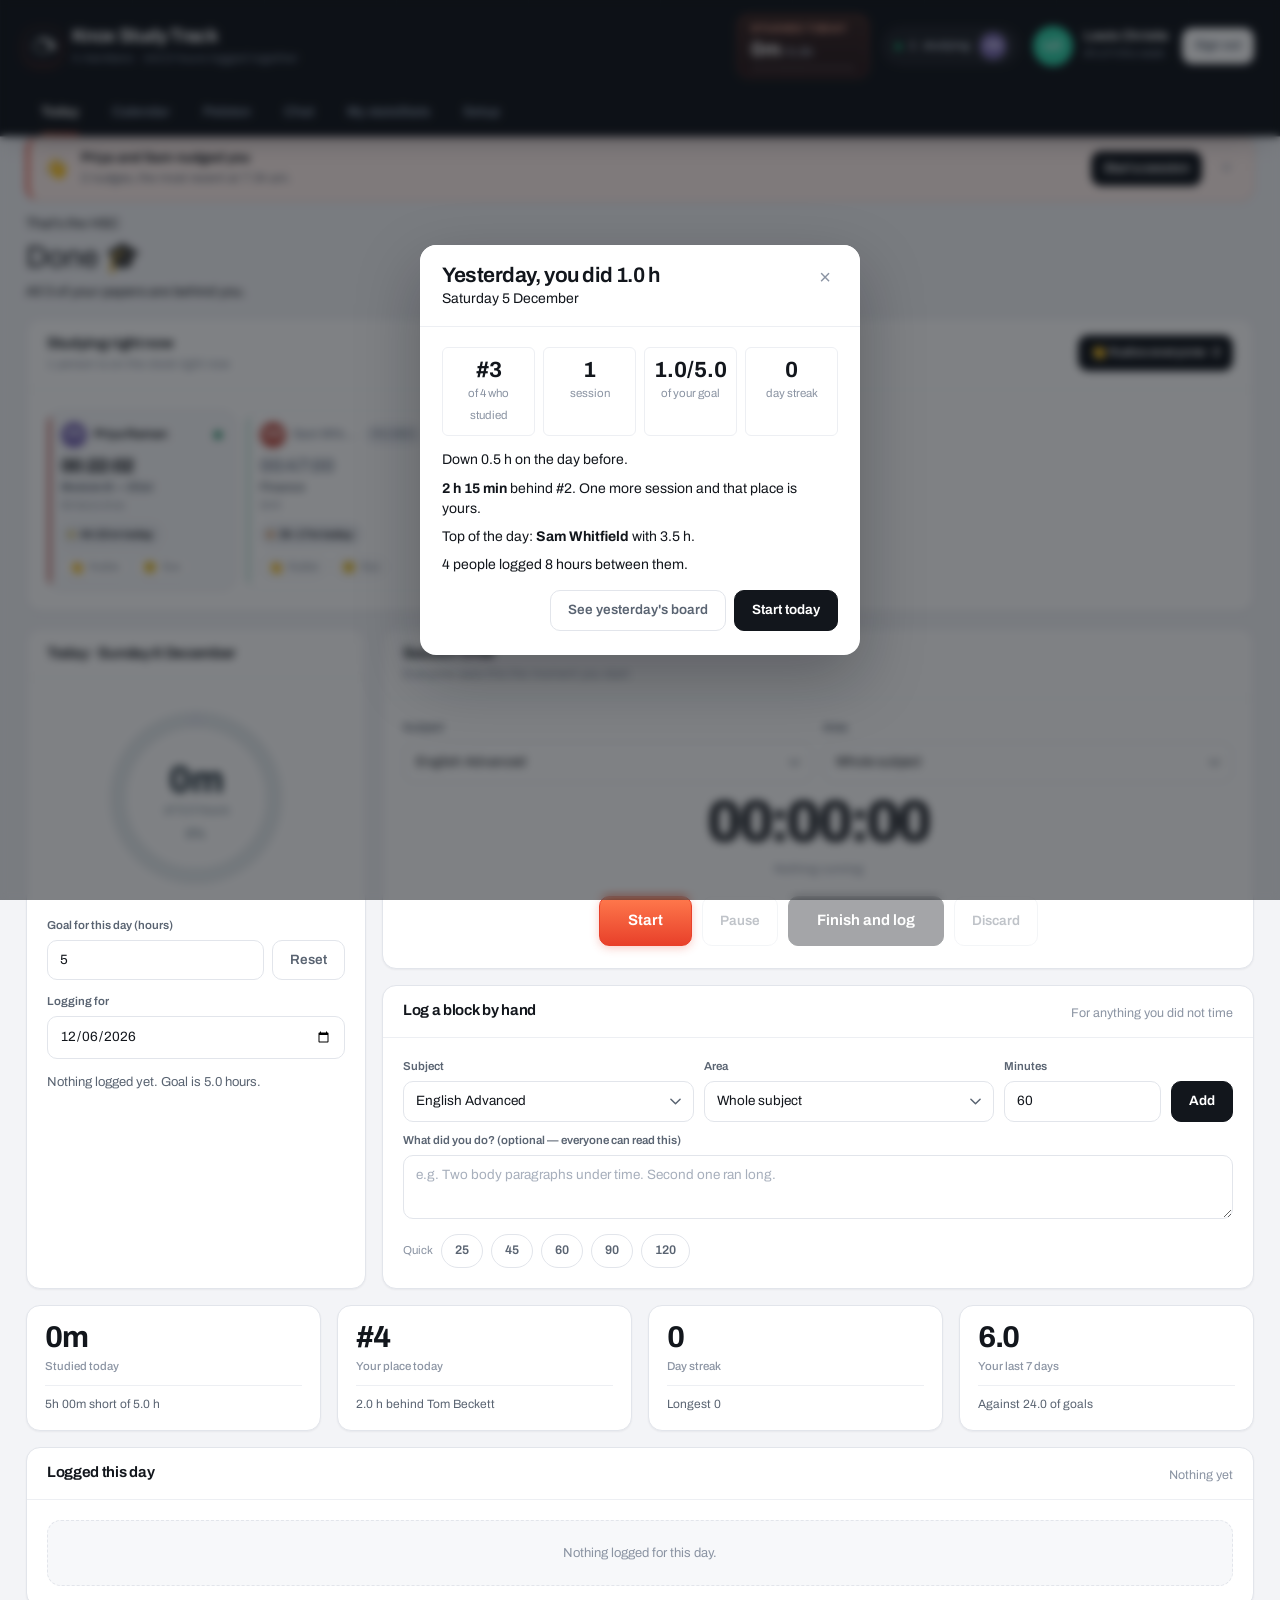
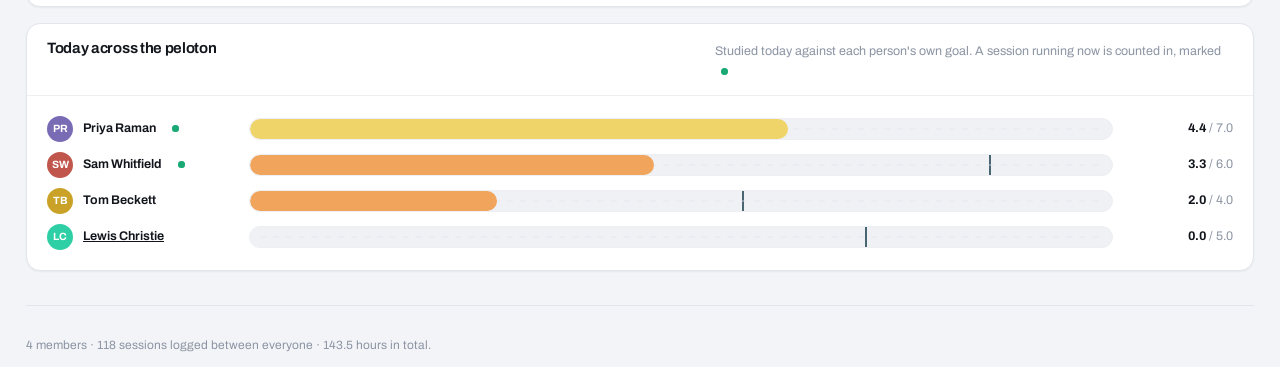
==== commit e182945a: "Logging rules: 8 h a session, 16 h a day, the last 7 days only, with a plain warning sessions_guard." ====
--- a/_test/index.html
+++ b/_test/index.html
@@ -279,7 +279,7 @@
             <div class="grid" style="grid-template-columns:1.3fr 1.3fr .7fr auto;gap:10px;align-items:end">
               <div><label class="fl" for="f-subj">Subject</label><select id="f-subj"></select></div>
               <div><label class="fl" for="f-area">Area</label><select id="f-area"></select></div>
-              <div><label class="fl" for="f-min">Minutes</label><input type="number" id="f-min" min="1" max="1440" step="5" value="60"></div>
+              <div><label class="fl" for="f-min">Minutes</label><input type="number" id="f-min" min="1" max="480" step="5" value="60"></div>
               <div><button class="btn" id="f-add">Add</button></div>
             </div>
             <div style="margin-top:10px"><label class="fl" for="f-note">What did you do? (optional — everyone can read this)</label>
@@ -681,7 +681,7 @@
       <div class="grid" style="grid-template-columns:1fr 1fr .7fr;gap:10px">
         <div><label class="fl" for="ms-subj">Subject</label><select id="ms-subj"></select></div>
         <div><label class="fl" for="ms-area">Area</label><select id="ms-area"></select></div>
-        <div><label class="fl" for="ms-min">Minutes</label><input type="number" id="ms-min" min="1" max="1440" step="1"></div>
+        <div><label class="fl" for="ms-min">Minutes</label><input type="number" id="ms-min" min="1" max="480" step="1"></div>
       </div>
       <div style="margin-top:12px"><label class="fl" for="ms-note">What did you get done? (the peloton can read this)</label>
         <textarea id="ms-note" maxlength="1000" style="min-height:84px"></textarea></div>
@@ -752,7 +752,7 @@
         <div><label class="fl" for="e-subj">Subject</label><select id="e-subj"></select></div>
         <div><label class="fl" for="e-area">Area</label><select id="e-area"></select></div>
         <div><label class="fl" for="e-day">Date</label><input type="date" id="e-day"></div>
-        <div><label class="fl" for="e-min">Minutes</label><input type="number" id="e-min" min="1" max="1440" step="1"></div>
+        <div><label class="fl" for="e-min">Minutes</label><input type="number" id="e-min" min="1" max="480" step="1"></div>
       </div>
       <div style="margin-top:12px"><label class="fl" for="e-note">What did you get done? (the peloton can read this)</label>
         <textarea id="e-note" maxlength="1000" style="min-height:84px"></textarea></div>
--- a/styles.css
+++ b/styles.css
@@ -0,0 +1,1370 @@
+/* =========================================================================
+   STUDY TRACK — design system
+   -------------------------------------------------------------------------
+   Analytical first: dense where it counts, tabular figures everywhere a
+   number matters, and colour reserved for meaning rather than decoration.
+   The track motif runs through the progress lanes and the brand mark; it
+   is a texture, not a theme.
+   ========================================================================= */
+:root{
+  /* surfaces */
+  --ground:#F3F4F7; --surface:#FFFFFF; --surface-2:#F7F8FA; --surface-3:#EFF1F5;
+  /* ink */
+  --ink:#12161C; --ink-2:#1B2028; --ink-mid:#5A6472; --ink-soft:#8B94A3;
+  /* lines */
+  --rule:#E2E5EB; --rule-soft:#EDEFF3;
+  /* brand */
+  --accent:#E8402A; --accent-2:#FF7A4D; --accent-ink:#B02B18; --accent-wash:#FFF1ED;
+  --navy:#2B6177;
+  /* semantics */
+  --good:#12855C; --good-wash:#E8F6F0; --loss:#C0392B; --loss-wash:#FDEEEC;
+  --warn-wash:#FFF8E8;
+  /* attainment ramp — data, not brand */
+  --l5:#0FA3B1; --l4:#19A974; --l3:#7BC96F; --l2:#EFD469; --l1:#F0A45C; --l0:#E8756B;
+  --none:#E6E9EF;
+  --gold:#C08A2E; --silver:#8B97A5; --bronze:#A8703F;
+  /* elevation */
+  --sh-1:0 1px 2px rgba(16,22,32,.05);
+  --sh-2:0 1px 2px rgba(16,22,32,.05), 0 4px 12px rgba(16,22,32,.05);
+  --sh-3:0 2px 4px rgba(16,22,32,.06), 0 12px 28px rgba(16,22,32,.10);
+  --sh-4:0 24px 64px rgba(9,13,20,.28);
+  /* shape + motion */
+  --r:14px; --r-sm:10px; --r-xs:7px;
+  --ease:cubic-bezier(.2,.8,.25,1);
+  --fast:.14s; --med:.22s;
+}
+
+*{box-sizing:border-box}
+html,body{margin:0;padding:0}
+body{
+  background:var(--ground); color:var(--ink);
+  font-family:"Archivo",-apple-system,BlinkMacSystemFont,"Segoe UI",Roboto,sans-serif;
+  font-size:14px; line-height:1.55; -webkit-font-smoothing:antialiased;
+}
+h1,h2,h3{margin:0;font-weight:650;letter-spacing:-.021em;line-height:1.18}
+a{color:var(--navy)}
+.wrap{max-width:1440px;margin:0 auto;padding:0 26px}
+.hide{display:none !important}
+[hidden]{display:none !important}
+
+/* numbers should line up in columns */
+.kpi .v,.tdisp,.hrs,.val,td,th,.lc-time,.pill,.hmcell .hv{font-variant-numeric:tabular-nums}
+
+/* =========================================================================
+   HEADER
+   ========================================================================= */
+header.top{
+  position:sticky; top:0; z-index:60;
+  background:var(--ink); color:#E9ECF2; padding:14px 0 0;
+  border-bottom:1px solid rgba(255,255,255,.07);
+  box-shadow:0 1px 0 rgba(16,22,32,.4), 0 10px 30px -20px rgba(16,22,32,.9);
+}
+/* a faint lane texture behind the masthead — the track, barely there */
+header.top::before{
+  content:""; position:absolute; inset:0; pointer-events:none; opacity:.5;
+  background:repeating-linear-gradient(90deg,rgba(255,255,255,.028) 0 1px,transparent 1px 132px);
+}
+header.top>.wrap{position:relative}
+.mast{display:flex;flex-wrap:wrap;gap:18px;align-items:center;justify-content:space-between}
+
+.brand{display:flex;align-items:center;gap:12px;min-width:0}
+.logo{width:34px;height:34px;flex:none;border-radius:10px;display:block;
+  box-shadow:0 2px 10px rgba(232,64,42,.35), inset 0 0 0 1px rgba(255,255,255,.1)}
+.brandtext{min-width:0}
+.brandtext h1{font-size:19px;color:#fff;letter-spacing:-.032em}
+.brandtext p{margin:2px 0 0;color:#8792A4;font-size:12px}
+.crewchip{align-self:center;font-size:11.5px;font-weight:600;color:#C9D2E0;
+  background:rgba(255,255,255,.08);border:1px solid rgba(255,255,255,.09);
+  padding:4px 10px;border-radius:999px;white-space:nowrap}
+
+.mastright{display:flex;align-items:center;gap:14px;flex-wrap:wrap}
+
+/* studied today — the one number you can change right now, on every tab */
+.todaychip{appearance:none;font:inherit;cursor:pointer;text-align:left;
+  display:grid;grid-template-columns:auto;gap:1px;min-width:132px;
+  padding:6px 13px 7px;border-radius:12px;color:#fff;
+  background:linear-gradient(180deg,rgba(255,122,77,.16),rgba(232,64,42,.10));
+  border:1px solid rgba(255,122,77,.34);transition:background var(--fast) var(--ease)}
+.todaychip:hover{background:linear-gradient(180deg,rgba(255,122,77,.24),rgba(232,64,42,.16))}
+.todaychip:focus-visible{outline:2px solid var(--accent-2);outline-offset:2px}
+.todaychip .tc-k{display:flex;align-items:center;gap:6px;font-size:10.5px;font-weight:700;
+  letter-spacing:.06em;text-transform:uppercase;color:#FFB39A;white-space:nowrap}
+.todaychip .tc-v{font-size:20px;font-weight:700;letter-spacing:-.02em;line-height:1.15;
+  font-variant-numeric:tabular-nums;white-space:nowrap}
+.todaychip .tc-v small{font-size:12px;font-weight:600;color:#A9B4C4;letter-spacing:0}
+.todaychip .tc-bar{display:block;height:4px;margin-top:4px;border-radius:2px;background:rgba(255,255,255,.12);overflow:hidden}
+.todaychip .tc-bar i{display:block;height:100%;border-radius:2px;transition:width .6s var(--ease)}
+.tc-live,.railive{display:inline-block;width:7px;height:7px;border-radius:50%;background:var(--l4);flex:none}
+.railive{margin-left:6px;vertical-align:middle}
+
+/* on the Today tab the same figure leads the row of four */
+.kpi-today{border-color:rgba(232,64,42,.28);background:linear-gradient(180deg,var(--accent-wash),var(--surface) 70%)}
+.kpi-today .k{color:var(--accent-ink);font-weight:650}
+
+/* who is on the track right now */
+.nowbar{display:none;align-items:center;gap:10px;padding:5px 12px 5px 11px;
+  background:rgba(255,255,255,.055);border:1px solid rgba(255,255,255,.08);border-radius:999px}
+.nowbar.on{display:flex}
+.nowlabel{display:flex;align-items:center;gap:7px;font-size:11.5px;font-weight:600;
+  color:#C9D2E0;white-space:nowrap}
+.nowdot{width:7px;height:7px;border-radius:50%;background:var(--l4);flex:none}
+/* The live dots' ripple. It used to animate box-shadow, which repaints every
+   frame for every dot on screen: with thirty people live that kept the page
+   busy even sitting still. A ring that scales and fades is handed to the
+   compositor instead and costs next to nothing. */
+@keyframes pingring{0%{transform:scale(1);opacity:.55}70%,100%{transform:scale(2.6);opacity:0}}
+.nowdot,.tc-live,.railive,.pl-livechip i{position:relative}
+.nowdot::after,.tc-live::after,.railive::after,.pl-livechip i::after{content:"";position:absolute;inset:0;border-radius:50%;
+  background:rgba(25,169,116,.55);animation:pingring 2s var(--ease) infinite;will-change:transform,opacity;pointer-events:none}
+@media (prefers-reduced-motion:reduce){
+  .nowdot::after,.tc-live::after,.railive::after,.pl-livechip i::after{animation:none;opacity:0}
+}
+.nowavs{display:flex;align-items:center}
+.nowav{display:block;margin-left:-7px;cursor:pointer;border-radius:50%;
+  transition:transform var(--fast) var(--ease);position:relative}
+.nowav:first-child{margin-left:0}
+.nowav .av{border-color:var(--ink);box-shadow:0 0 0 1.5px rgba(255,255,255,.22)}
+.nowav.self .av{box-shadow:0 0 0 2px var(--l4)}
+.nowav:hover{transform:translateY(-2px) scale(1.08);z-index:2}
+.nowmore{margin-left:6px;font-size:11px;font-weight:700;color:#A9B4C4}
+
+.meblock{display:flex;align-items:center;gap:11px;cursor:pointer;padding:5px 9px 5px 5px;
+  margin:-5px -9px -5px -5px;border-radius:999px;transition:background var(--fast) var(--ease)}
+.meblock:hover{background:rgba(255,255,255,.07)}
+.meblock .nm{font-size:13px;font-weight:650;color:#fff;line-height:1.2}
+.meblock .sm{font-size:11.5px;color:#8792A4}
+
+nav.tabs{display:flex;gap:3px;margin-top:14px;overflow-x:auto;scrollbar-width:none}
+nav.tabs::-webkit-scrollbar{display:none}
+nav.tabs button{
+  appearance:none;border:0;background:transparent;color:#93A0B2;cursor:pointer;
+  font:inherit;font-size:13.5px;font-weight:600;padding:10px 15px 12px;
+  border-radius:var(--r-xs) var(--r-xs) 0 0;position:relative;white-space:nowrap;
+  transition:color var(--fast) var(--ease),background var(--fast) var(--ease);
+}
+nav.tabs button::after{
+  content:"";position:absolute;left:15px;right:15px;bottom:0;height:2.5px;border-radius:2px 2px 0 0;
+  background:linear-gradient(90deg,var(--accent-2),var(--accent));
+  transform:scaleX(0);transform-origin:left;transition:transform var(--med) var(--ease);
+}
+nav.tabs button:hover{color:#DCE3EE;background:rgba(255,255,255,.05)}
+nav.tabs button[aria-selected="true"]{color:#fff}
+nav.tabs button[aria-selected="true"]::after{transform:scaleX(1)}
+nav.tabs button:focus-visible{outline:2px solid var(--accent-2);outline-offset:-3px}
+
+main{padding:26px 0 80px}
+.panel{display:none}
+.panel.on{display:block;animation:fade .26s var(--ease)}
+@keyframes fade{from{opacity:0;transform:translateY(4px)}to{opacity:1;transform:none}}
+
+/* =========================================================================
+   CARDS + LAYOUT
+   ========================================================================= */
+.card{background:var(--surface);border:1px solid var(--rule);border-radius:var(--r);
+  box-shadow:var(--sh-1);transition:box-shadow var(--med) var(--ease)}
+.card:hover{box-shadow:var(--sh-2)}
+.card>header{padding:16px 20px 14px;border-bottom:1px solid var(--rule-soft);display:flex;
+  justify-content:space-between;align-items:flex-start;gap:14px;flex-wrap:wrap}
+.card>header h2{font-size:15px}
+.card>header .sub{font-size:12.5px;color:var(--ink-soft);font-weight:400;max-width:74ch;margin-top:2px}
+.card .body{padding:20px}
+.grid{display:grid;gap:16px}
+/* Grid and flex children default to min-width:auto, so anything with a wide
+   child (a scrolling chart, a wide table) refuses to shrink and pushes the
+   whole page sideways. This is the fix for that entire class of bug. */
+.grid>*{min-width:0}
+.tblwrap,.scrollx{min-width:0}
+.g4{grid-template-columns:repeat(4,1fr)}
+.g3{grid-template-columns:repeat(3,1fr)}
+.g2{grid-template-columns:repeat(2,1fr)}
+.gHome{grid-template-columns:340px 1fr}
+.mb16{margin-bottom:16px}
+
+.kpi{background:var(--surface);border:1px solid var(--rule);border-radius:var(--r);
+  padding:16px 18px;box-shadow:var(--sh-1);position:relative;overflow:hidden;
+  transition:box-shadow var(--med) var(--ease),transform var(--med) var(--ease)}
+.kpi::before{content:"";position:absolute;left:0;top:0;bottom:0;width:3px;
+  background:linear-gradient(180deg,var(--accent-2),var(--accent));opacity:0;
+  transition:opacity var(--med) var(--ease)}
+.kpi:hover{box-shadow:var(--sh-2);transform:translateY(-2px)}
+.kpi:hover::before{opacity:1}
+.kpi .v{font-size:30px;font-weight:720;letter-spacing:-.042em;line-height:1.02}
+.kpi .k{font-size:11.5px;color:var(--ink-soft);margin-top:6px;font-weight:500}
+.kpi .d{font-size:12px;margin-top:9px;color:var(--ink-mid);border-top:1px solid var(--rule-soft);padding-top:9px}
+
+/* =========================================================================
+   FORM CONTROLS
+   ========================================================================= */
+label.fl{display:block;font-size:11.5px;color:var(--ink-mid);margin-bottom:5px;font-weight:600}
+select,input[type=text],input[type=email],input[type=password],input[type=number],
+input[type=date],textarea{
+  width:100%;font:inherit;font-size:13.5px;color:var(--ink);background:var(--surface);
+  border:1px solid var(--rule);border-radius:var(--r-sm);padding:9px 12px;
+  transition:border-color var(--fast) var(--ease),box-shadow var(--fast) var(--ease);
+}
+select{appearance:none;padding-right:34px;cursor:pointer;
+  background-image:url("data:image/svg+xml,%3Csvg xmlns='http://www.w3.org/2000/svg' viewBox='0 0 12 8'%3E%3Cpath d='M1 1.5 6 6.5l5-5' fill='none' stroke='%235A6472' stroke-width='1.6' stroke-linecap='round' stroke-linejoin='round'/%3E%3C/svg%3E");
+  background-repeat:no-repeat;background-position:right 12px center;background-size:11px}
+input[type=color]{width:40px;height:38px;padding:3px;border:1px solid var(--rule);
+  border-radius:var(--r-sm);background:var(--surface);cursor:pointer}
+textarea{resize:vertical;min-height:64px;line-height:1.55}
+select:hover,input:hover:not(:focus),textarea:hover:not(:focus){border-color:#C3C9D4}
+select:focus,input:focus,textarea:focus{outline:none;border-color:var(--ink-mid);
+  box-shadow:0 0 0 3.5px rgba(90,100,114,.14)}
+::placeholder{color:#A7AFBC}
+
+button.btn{
+  appearance:none;font:inherit;font-size:13.5px;font-weight:650;cursor:pointer;
+  background:var(--ink);color:#fff;border:1px solid var(--ink);
+  padding:9px 17px;border-radius:var(--r-sm);white-space:nowrap;
+  transition:background var(--fast) var(--ease),border-color var(--fast) var(--ease),
+    box-shadow var(--fast) var(--ease),transform .07s var(--ease),color var(--fast) var(--ease);
+}
+button.btn:hover{background:var(--ink-2);box-shadow:var(--sh-2)}
+button.btn:active:not(:disabled){transform:translateY(1px);box-shadow:none}
+button.btn.ghost{background:var(--surface);color:var(--ink-mid);border-color:var(--rule);font-weight:600}
+button.btn.ghost:hover{background:var(--surface-2);color:var(--ink);border-color:#C3C9D4;box-shadow:var(--sh-1)}
+button.btn.sm{padding:7px 12px;font-size:12.5px}
+button.btn.go{background:linear-gradient(180deg,var(--accent-2),var(--accent));
+  border-color:var(--accent);font-size:15px;padding:12px 28px;
+  box-shadow:0 2px 10px rgba(232,64,42,.28)}
+button.btn.go:hover{box-shadow:0 4px 18px rgba(232,64,42,.4)}
+button.btn.stop{background:var(--ink);border-color:var(--ink);font-size:15px;padding:12px 28px}
+button.btn.stop:hover{background:#000}
+button.btn:disabled{opacity:.38;cursor:not-allowed;box-shadow:none}
+button.btn:focus-visible,.chip:focus-visible{outline:none;box-shadow:0 0 0 3.5px rgba(232,64,42,.32)}
+
+.chip{appearance:none;font:inherit;font-size:12.5px;font-weight:600;cursor:pointer;
+  border:1px solid var(--rule);background:var(--surface);color:var(--ink-mid);
+  padding:6px 13px;border-radius:999px;
+  transition:background var(--fast) var(--ease),border-color var(--fast) var(--ease),
+    color var(--fast) var(--ease)}
+.chip:hover{background:var(--surface-2);border-color:#C3C9D4;color:var(--ink)}
+.chip[aria-pressed="true"]{background:var(--ink);border-color:var(--ink);color:#fff}
+.chip[aria-pressed="true"]:hover{background:var(--ink-2)}
+.controls{display:flex;flex-wrap:wrap;gap:8px;align-items:center}
+
+/* =========================================================================
+   TABLES
+   ========================================================================= */
+table{border-collapse:separate;border-spacing:0;width:100%;font-size:13px}
+th,td{padding:11px 12px;text-align:right;border-bottom:1px solid var(--rule-soft);white-space:nowrap}
+th:first-child,td:first-child,th.l,td.l{text-align:left}
+thead th{position:sticky;top:0;z-index:2;font-size:11px;font-weight:700;color:var(--ink-mid);
+  background:var(--surface-2);text-transform:uppercase;letter-spacing:.055em;
+  box-shadow:inset 0 -1px 0 var(--rule)}
+tbody tr{transition:background var(--fast) var(--ease)}
+tbody tr:hover{background:var(--surface-2)}
+tr.me{background:var(--accent-wash)}
+/* the board shows the top and the people around you; the rest on request */
+tr.lbgap td{text-align:center;color:var(--ink-soft);letter-spacing:.3em;padding:4px 0;font-size:12px}
+tr.lbmore td{text-align:center;padding:12px 0}
+tr.lbmore:hover,tr.lbgap:hover{background:none}
+.railmore{display:flex;justify-content:center;margin-top:10px}
+.railgap{text-align:center;color:var(--ink-soft);letter-spacing:.3em;font-size:12px;padding:2px 0}
+tr.me:hover{background:#FFE7DF}
+tr.me td:first-child{box-shadow:inset 3px 0 0 var(--accent)}
+.tblwrap{max-height:540px;overflow:auto;border-top:1px solid var(--rule-soft);
+  border-radius:0 0 var(--r) var(--r)}
+.pill{display:inline-block;padding:3px 10px;border-radius:999px;font-size:11.5px;font-weight:700;
+  color:var(--ink)}
+
+/* =========================================================================
+   AVATARS + PEOPLE
+   ========================================================================= */
+.av{width:34px;height:34px;border-radius:50%;object-fit:cover;background:var(--surface-3);
+  display:grid;place-items:center;font-size:12.5px;font-weight:700;color:#fff;
+  border:2px solid var(--surface);flex:none}
+.av.lg{width:40px;height:40px;font-size:14px}
+.av.xl{width:76px;height:76px;font-size:26px;border-width:3px}
+.av.sm{width:26px;height:26px;font-size:10.5px;border-width:2px}
+.who{display:flex;align-items:center;gap:10px;min-width:0}
+.who .nm{font-weight:650;overflow:hidden;text-overflow:ellipsis;white-space:nowrap}
+.person{cursor:pointer;border-radius:var(--r-sm);
+  transition:background var(--fast) var(--ease),box-shadow var(--med) var(--ease),
+    transform var(--med) var(--ease)}
+.who.person{padding:4px 8px;margin:-4px -8px}
+.who.person:hover{background:rgba(232,64,42,.07)}
+.who.person:hover .nm{color:var(--accent-ink)}
+.pod.person:hover{box-shadow:var(--sh-3);transform:translateY(-3px)}
+.wholink{font-size:11.5px;color:var(--ink-soft);cursor:pointer;font-weight:600;
+  border-bottom:1px dotted var(--rule);transition:color var(--fast) var(--ease),
+    border-color var(--fast) var(--ease)}
+.wholink:hover{color:var(--accent-ink);border-bottom-color:var(--accent)}
+
+/* =========================================================================
+   PODIUM
+   ========================================================================= */
+.podium{display:grid;grid-template-columns:repeat(3,1fr);gap:14px;align-items:end}
+.pod{border:1px solid var(--rule);border-radius:var(--r);background:var(--surface-2);
+  padding:18px 14px;text-align:center;position:relative;overflow:hidden;
+  transition:box-shadow var(--med) var(--ease),transform var(--med) var(--ease)}
+.pod .rank{position:absolute;top:10px;left:12px;font-size:11px;font-weight:800;color:var(--ink-soft)}
+.pod .hrs{font-size:27px;font-weight:720;letter-spacing:-.045em;margin-top:10px}
+.pod .nm2{font-size:13.5px;font-weight:650;margin-top:4px;overflow:hidden;text-overflow:ellipsis;white-space:nowrap}
+.pod .sub2{font-size:11.5px;color:var(--ink-soft)}
+.pod .av{margin:0 auto}
+.pod.p1{background:linear-gradient(180deg,#FFF6E9,#FFFFFF);border-color:#EBD9B4;
+  padding-top:26px;padding-bottom:26px;box-shadow:var(--sh-2)}
+.pod.p1::after{content:"";position:absolute;left:0;right:0;top:0;height:3px;
+  background:linear-gradient(90deg,#E3B657,#C08A2E)}
+.pod.p2{background:linear-gradient(180deg,#F5F7F9,#FFFFFF)}
+.pod.p3{background:linear-gradient(180deg,#FAF3ED,#FFFFFF)}
+
+/* =========================================================================
+   LIVE STRIP
+   ========================================================================= */
+/* A grid rather than a wrapping flex row: with thirty of these on screen,
+   cards of ragged widths read as clutter, and every line inside a card wants
+   the same left edge to scan down. Each card gives the name, the subject and
+   the module a line of their own — on one line they fought for the width and
+   the module, which is the interesting half, was always the part that lost. */
+.livestrip{display:grid;gap:10px;
+  grid-template-columns:repeat(auto-fill,minmax(184px,1fr))}
+.livecard{
+  position:relative; overflow:hidden;
+  display:flex; flex-direction:column; gap:1px;
+  border:1px solid var(--rule); border-radius:var(--r);
+  background:var(--surface-2); padding:11px 13px 12px;
+  transition:box-shadow var(--med) var(--ease), border-color var(--med) var(--ease);
+}
+/* the subject's colour, the same one wherever that subject appears */
+.livecard::before{content:"";position:absolute;left:0;top:0;bottom:0;width:3px;
+  background:var(--lc-subj,var(--rule))}
+.livecard:hover{box-shadow:var(--sh-2);border-color:var(--rule)}
+.livecard.self{border-color:#BEE3D3;background:var(--good-wash)}
+.lc-top{display:flex;align-items:center;gap:7px;margin-bottom:6px}
+.lc-who{font-size:12.5px;font-weight:650;color:var(--ink);
+  overflow:hidden;text-overflow:ellipsis;white-space:nowrap;min-width:0}
+.lc-time{font-size:19px;font-weight:720;letter-spacing:-.035em;line-height:1.15;
+  font-variant-numeric:tabular-nums;color:var(--ink)}
+/* Two lines rather than an ellipsis: "Health and Movement Science" is a real
+   subject here and cutting it is the same fault this whole card set out to
+   fix. Cards in a row stretch to the tallest, which is what a grid is for. */
+.lc-subj{font-size:12px;font-weight:600;color:var(--ink-mid);margin-top:3px;
+  display:-webkit-box;-webkit-line-clamp:2;-webkit-box-orient:vertical;
+  overflow:hidden;line-height:1.3}
+.lc-area{font-size:11.5px;color:var(--ink-soft);
+  overflow:hidden;text-overflow:ellipsis;white-space:nowrap}
+.dot{width:8px;height:8px;border-radius:50%;background:var(--good);flex:none;
+  margin-left:auto; animation:pulse 1.9s var(--ease) infinite}
+@keyframes pulse{0%,100%{opacity:1}50%{opacity:.28}}
+/* Paused used to be four grey words beside the clock and read as running at a
+   glance. The whole card steps back instead, which is the honest signal. */
+.lc-paused{margin-left:auto;flex:none;font-size:9.5px;font-weight:700;
+  letter-spacing:.07em;text-transform:uppercase;color:var(--ink-soft);
+  background:var(--surface-3);border:1px solid var(--rule);
+  border-radius:999px;padding:2px 6px}
+.livecard.paused{background:var(--surface);border-style:dashed}
+.livecard.paused .lc-time,.livecard.paused .lc-who{color:var(--ink-soft)}
+.livecard.paused::before{opacity:.35}
+
+/* =========================================================================
+   PROGRESS LANES — the track motif, doing real work
+   ========================================================================= */
+.rail{display:flex;flex-direction:column;gap:10px}
+.rowbar{display:grid;grid-template-columns:180px 1fr 100px;gap:12px;align-items:center;font-size:12.5px}
+.rowbar .track{background:var(--surface-3);border-radius:999px;height:22px;position:relative;
+  overflow:hidden;border:1px solid var(--rule-soft)}
+/* the lane line down the middle of an empty track */
+.rowbar .track::after{content:"";position:absolute;left:10px;right:10px;top:50%;height:1px;
+  transform:translateY(-.5px);
+  background:repeating-linear-gradient(90deg,var(--rule) 0 6px,transparent 6px 13px);opacity:.75}
+.rowbar .fill{height:100%;border-radius:999px;position:relative;z-index:1;
+  transition:width .5s var(--ease)}
+.rowbar .val{text-align:right;font-weight:700}
+
+/* =========================================================================
+   TIMER
+   ========================================================================= */
+.timer{text-align:center;padding:6px 0 2px}
+.tdisp{font-size:58px;font-weight:720;letter-spacing:-.055em;line-height:1;color:var(--ink)}
+.tdisp.run{color:var(--good)}
+.tsub{font-size:12.5px;color:var(--ink-soft);margin-top:9px;min-height:19px}
+.tbtns{display:flex;gap:10px;justify-content:center;margin-top:17px;flex-wrap:wrap}
+
+/* =========================================================================
+   ENTRIES
+   ========================================================================= */
+.entry{padding:11px 0;border-bottom:1px solid var(--rule-soft);font-size:13px}
+.entry:last-child{border-bottom:0}
+.entry .etime{color:var(--ink-soft);font-size:11.5px;white-space:nowrap}
+.entry .top{display:grid;grid-template-columns:1fr 78px auto;gap:10px;align-items:baseline}
+.entry .acts{display:flex;gap:1px;justify-content:flex-end}
+.entry .enote{margin-top:6px;font-size:12.5px;color:var(--ink-mid);background:var(--surface-2);
+  border-left:2px solid var(--rule);padding:8px 12px;border-radius:0 var(--r-xs) var(--r-xs) 0;
+  white-space:pre-wrap}
+/* ---- reactions -------------------------------------------------------
+   Small and quiet until pressed. Two of them under an entry must never
+   compete with the entry: this is an aside on somebody's work, not the work.
+   ---------------------------------------------------------------------- */
+.rx{display:flex;gap:6px;margin-top:7px;flex-wrap:wrap}
+.rxb{
+  display:inline-flex;align-items:center;gap:5px;
+  border:1px solid var(--rule);background:var(--surface);
+  border-radius:999px;padding:3px 10px 3px 8px;cursor:pointer;
+  font:inherit;font-size:11.5px;font-weight:600;color:var(--ink-mid);
+  line-height:1.5;
+  transition:background var(--fast) var(--ease),border-color var(--fast) var(--ease),
+             color var(--fast) var(--ease);
+}
+.rxb:hover{background:var(--surface-3);border-color:var(--ink-soft);color:var(--ink)}
+.rxb .rxn{font-variant-numeric:tabular-nums;min-width:0}
+.rxb .rxn:empty{display:none}
+/* The word is the affordance while the count is empty; once people have
+   reacted the number carries it and the word stands down on narrow screens. */
+.rxb .rxl{color:var(--ink-soft);font-weight:600}
+.rxb:hover .rxl{color:var(--ink-mid)}
+.rxb.on{background:var(--accent-wash);border-color:var(--accent);color:var(--accent-ink)}
+.rxb.on .rxl{color:var(--accent-ink)}
+.rx-sus.on{background:var(--warn-wash);border-color:#E3B341;color:#8A5B00}
+.rx-sus.on .rxl{color:#8A5B00}
+/* On your own entry these are a readout, not a control. */
+.rxb.still{cursor:default;background:var(--surface-2);border-style:dashed;opacity:.95}
+.rxb.still:hover{background:var(--surface-2);border-color:var(--rule);color:var(--ink-mid)}
+@media (max-width:520px){ .rxb .rxl{display:none} .rxb{padding:3px 9px} }
+
+/* The words stay on a live card too. They cost a line when the card is narrow
+   — which is what the wrap is for — and the alternative is asking people to
+   guess what a face means before they press it. */
+.lrx{margin-top:9px;gap:5px}
+.lrx .rxb{padding:2px 8px;font-size:11px;background:var(--surface)}
+.lrx .rxl{font-size:10.5px}
+.livecard.self .lrx .rxb{background:var(--surface)}
+.lrx.big{margin-top:12px;gap:8px}
+.lrx.big .rxb{padding:5px 13px;font-size:12.5px}
+.lrx.big .rxl{font-size:12px}
+
+/* ---- the live panel on a profile --------------------------------------
+   The strip card is a glance; this is the same session with what did not
+   fit on it, at a size you can aim at.
+   ---------------------------------------------------------------------- */
+.pflive{
+  position:relative;overflow:hidden;
+  border:1px solid var(--rule);border-radius:var(--r);
+  background:var(--surface-2);padding:14px 16px 15px;margin-bottom:16px;
+}
+.pflive::before{content:"";position:absolute;left:0;top:0;bottom:0;width:3px;
+  background:var(--lc-subj,var(--rule))}
+.pflive.paused{background:var(--surface);border-style:dashed}
+.pfl-top{display:flex;align-items:center;gap:10px;flex-wrap:wrap;margin-bottom:7px}
+.pfl-tag{display:inline-flex;align-items:center;gap:6px;
+  font-size:10.5px;font-weight:700;letter-spacing:.09em;text-transform:uppercase;
+  color:var(--good)}
+.pflive.paused .pfl-tag{color:var(--ink-soft)}
+.pfl-tag .dot{width:7px;height:7px}
+.pfl-since{margin-left:auto;font-size:11.5px;color:var(--ink-soft)}
+.pfl-time{font-size:30px;font-weight:720;letter-spacing:-.035em;line-height:1.1;
+  font-variant-numeric:tabular-nums;color:var(--ink)}
+.pflive.paused .pfl-time{color:var(--ink-soft)}
+.pfl-what{font-size:13.5px;color:var(--ink-mid);margin-top:6px}
+.pfl-what b{color:var(--ink);font-weight:650}
+.pfl-sub{font-size:11.5px;color:var(--ink-soft);margin-top:3px}
+
+.x{appearance:none;border:0;background:transparent;color:var(--ink-soft);cursor:pointer;
+  font-size:16px;line-height:1;padding:4px 7px;border-radius:var(--r-xs);
+  transition:color var(--fast) var(--ease),background var(--fast) var(--ease)}
+.x:hover{color:var(--loss);background:var(--loss-wash)}
+/* the pencil is a fix, not a removal — it must not read as the delete button */
+.x.pencil{font-size:14px}
+.x.pencil:hover{color:var(--navy);background:var(--surface-3)}
+.empty{color:var(--ink-soft);font-size:13px;padding:22px;text-align:center;
+  border:1px dashed var(--rule);border-radius:var(--r);background:var(--surface-2)}
+
+/* =========================================================================
+   CALENDAR HEATMAP
+   ========================================================================= */
+.cal{display:grid;grid-template-columns:repeat(7,1fr);gap:5px;max-width:660px}
+.calhd{font-size:11px;color:var(--ink-soft);text-align:center;padding-bottom:3px;font-weight:600}
+.hmcell{aspect-ratio:1.2;border-radius:var(--r-xs);background:var(--none);cursor:pointer;
+  position:relative;border:1px solid rgba(16,22,32,.06);padding:5px 7px;overflow:hidden;
+  transition:transform var(--fast) var(--ease),box-shadow var(--fast) var(--ease)}
+.hmcell:hover{transform:scale(1.07);box-shadow:var(--sh-2);z-index:2}
+.hmcell .dn{font-size:10.5px;color:rgba(16,22,32,.5);line-height:1;font-weight:600}
+.hmcell .hv{position:absolute;left:7px;bottom:6px;font-size:12.5px;font-weight:750;
+  color:rgba(16,22,32,.82);line-height:1}
+.hmcell.today{box-shadow:0 0 0 2px var(--ink)}
+.hmcell.future{background:var(--surface-2);border-style:dashed}
+.legend{display:flex;flex-wrap:wrap;gap:14px;align-items:center;font-size:12px;
+  color:var(--ink-mid);margin-top:14px}
+.sw{display:inline-block;width:11px;height:11px;border-radius:3px;margin-right:6px;vertical-align:-1px}
+
+/* =========================================================================
+   NOTES + SECTIONS
+   ========================================================================= */
+.note{font-size:12.5px;color:var(--ink-mid);background:var(--warn-wash);border:1px solid #F0E0BC;
+  border-left:3px solid #D9A441;padding:12px 15px;border-radius:var(--r-xs)}
+.note.bad{background:var(--loss-wash);border-color:#F2CBC6;border-left-color:var(--loss)}
+.note.ok{background:var(--good-wash);border-color:#C3E4D6;border-left-color:var(--good)}
+h3.sec{font-size:11.5px;color:var(--ink-soft);font-weight:700;margin:0 0 10px;
+  text-transform:uppercase;letter-spacing:.06em}
+.daygroup{font-size:11.5px;font-weight:650;color:var(--ink-mid);background:var(--surface-2);
+  padding:7px 18px;border-top:1px solid var(--rule-soft);border-bottom:1px solid var(--rule-soft)}
+.itemrow{display:grid;grid-template-columns:14px 1fr auto;gap:11px;align-items:center;
+  padding:9px 0;border-bottom:1px solid var(--rule-soft);transition:background var(--fast) var(--ease)}
+.itemrow:last-child{border-bottom:0}
+.swatch{width:12px;height:12px;border-radius:4px;flex:none}
+.foot{margin-top:34px;padding-top:18px;border-top:1px solid var(--rule);color:var(--ink-soft);font-size:12px}
+
+/* =========================================================================
+   AUTH + ONBOARDING
+   ========================================================================= */
+.authwrap{min-height:100vh;display:grid;place-items:center;padding:26px;
+  background:
+    radial-gradient(1000px 560px at 18% -10%, rgba(255,122,77,.20), transparent 60%),
+    radial-gradient(820px 520px at 92% 110%, rgba(43,97,119,.34), transparent 58%),
+    var(--ink);
+  position:relative;overflow:hidden}
+/* faint concentric lanes behind the card */
+.authwrap::before{
+  content:"";position:absolute;width:1100px;height:1100px;left:50%;top:50%;
+  transform:translate(-50%,-50%);pointer-events:none;opacity:.06;
+  background:repeating-radial-gradient(circle,transparent 0 62px,#fff 62px 63px);
+}
+.authbox{width:100%;max-width:440px;background:var(--surface);border-radius:18px;
+  padding:34px 32px;box-shadow:var(--sh-4);position:relative}
+.authbrand{display:flex;align-items:center;gap:10px;margin-bottom:20px;
+  font-size:13px;font-weight:700;color:var(--ink-mid)}
+.authbrand .logo{width:28px;height:28px;border-radius:9px}
+.authbox h1{font-size:26px;margin-bottom:6px;letter-spacing:-.032em}
+.authbox p.lede{color:var(--ink-mid);font-size:13.5px;margin:0 0 24px}
+.field{margin-bottom:15px}
+.msg{font-size:12.5px;padding:11px 14px;border-radius:var(--r-sm);margin-bottom:15px;line-height:1.5}
+.msg.err{background:var(--loss-wash);color:#8E2C20;border:1px solid #F2CBC6}
+.msg.ok{background:var(--good-wash);color:#0D6647;border:1px solid #C3E4D6}
+.switch{margin-top:18px;font-size:13px;color:var(--ink-mid);text-align:center}
+.switch button{background:none;border:0;color:var(--accent-ink);font:inherit;font-weight:700;
+  cursor:pointer;padding:0}
+.switch button:hover{text-decoration:underline}
+.steps{display:flex;gap:6px;margin-bottom:22px}
+.steps i{height:4px;flex:1;background:var(--rule);border-radius:999px;font-style:normal;
+  transition:background var(--med) var(--ease)}
+.steps i.on{background:linear-gradient(90deg,var(--accent-2),var(--accent))}
+.obwrap{max-width:780px;margin:0 auto;padding:32px 26px 70px}
+
+/* =========================================================================
+   MODALS + OVERLAYS
+   ========================================================================= */
+.ov{position:fixed;inset:0;background:rgba(10,14,20,.52);display:none;z-index:80;
+  align-items:center;justify-content:center;padding:22px;
+  -webkit-backdrop-filter:blur(4px);backdrop-filter:blur(4px)}
+.ov.on{display:flex;animation:ovin .16s var(--ease)}
+@keyframes ovin{from{opacity:0}to{opacity:1}}
+.modal{background:var(--surface);border-radius:16px;max-width:540px;width:100%;max-height:88vh;
+  overflow:auto;box-shadow:var(--sh-4);animation:mdin .22s var(--ease)}
+@keyframes mdin{from{opacity:0;transform:translateY(12px) scale(.985)}to{opacity:1;transform:none}}
+.modal>header{padding:18px 22px 16px;border-bottom:1px solid var(--rule-soft);display:flex;
+  justify-content:space-between;align-items:flex-start;gap:14px;position:sticky;top:0;
+  background:var(--surface);z-index:3;border-radius:16px 16px 0 0}
+.modal .body{padding:20px 22px 24px}
+
+/* profile view */
+.profilemodal{max-width:880px}
+.pfhead{display:flex;align-items:center;gap:17px;min-width:0}
+.pfid{min-width:0}
+.pfid h2{font-size:22px;display:flex;align-items:center;gap:10px;flex-wrap:wrap}
+.pfmeta{font-size:12.5px;color:var(--ink-soft);margin-top:4px}
+.pilltag{font-size:10px;font-weight:800;letter-spacing:.07em;text-transform:uppercase;
+  background:var(--accent-wash);color:var(--accent-ink);border:1px solid #F7C9BC;
+  padding:3px 9px;border-radius:999px}
+.pflog{border:1px solid var(--rule-soft);border-radius:var(--r);overflow:hidden;
+  max-height:46vh;overflow-y:auto}
+.pflog .daygroup{position:sticky;top:0;z-index:1}
+.pflog .daygroup:first-child{border-top:0}
+
+/* =========================================================================
+   TOOLTIP / TOAST / SPINNER
+   ========================================================================= */
+/* above every overlay, including the console's (admin.css lifts .ov to 260) */
+.tt{position:fixed;pointer-events:none;z-index:300;background:var(--ink);color:#fff;
+  padding:10px 13px;border-radius:var(--r-xs);font-size:12px;line-height:1.45;opacity:0;
+  transition:opacity .1s;max-width:280px;box-shadow:var(--sh-3)}
+.tt.on{opacity:1}
+.tt b{display:block;margin-bottom:3px}
+.tt em{font-style:normal;color:#9AA6B6}
+.toast{position:fixed;left:50%;bottom:28px;transform:translateX(-50%);background:var(--ink);
+  color:#fff;padding:12px 20px;border-radius:999px;font-size:13px;font-weight:600;z-index:120;
+  opacity:0;pointer-events:none;transition:opacity var(--med),transform var(--med);
+  box-shadow:var(--sh-3)}
+.toast.on{opacity:1;transform:translateX(-50%) translateY(-5px)}
+/* a broken logging rule: louder, and room for a sentence */
+.toast.warn{background:#B42318;border-radius:14px;max-width:min(520px,calc(100vw - 32px));
+  width:max-content;line-height:1.4;text-align:center}
+.spin{width:34px;height:34px;border:3px solid var(--rule);border-top-color:var(--accent);
+  border-radius:50%;animation:sp .8s linear infinite;margin:56px auto}
+@keyframes sp{to{transform:rotate(360deg)}}
+
+/* =========================================================================
+   RESPONSIVE
+   ========================================================================= */
+@media (max-width:1080px){
+  .g4{grid-template-columns:repeat(2,1fr)}
+  .g3,.g2,.gHome{grid-template-columns:1fr}
+  .wrap{padding:0 18px}
+}
+@media (max-width:760px){
+  .mast{gap:12px}
+  .brandtext p{display:none}
+}
+@media (max-width:620px){
+  .g4{grid-template-columns:1fr}
+  .rowbar{grid-template-columns:112px 1fr 80px}
+  .tdisp{font-size:46px}
+  .podium{grid-template-columns:1fr}
+  .authbox{padding:26px 22px}
+  .pfid h2{font-size:19px}
+  .meblock .nm,.meblock .sm{display:none}
+}
+@media (prefers-reduced-motion:reduce){
+  *{transition:none !important;animation:none !important}
+}
+
+/* =========================================================================
+   RUNNING-SESSION PILL
+   Follows you around the app while a timer is going, so you never lose the
+   thread of it. Hidden on Today, where the real timer is already on screen.
+   ========================================================================= */
+.nowpill{
+  position:fixed; right:22px; bottom:22px; z-index:110;
+  display:flex; align-items:stretch; gap:0;
+  background:var(--ink); color:#fff; border-radius:999px;
+  box-shadow:0 6px 18px rgba(9,13,20,.28), 0 18px 44px rgba(9,13,20,.28);
+  border:1px solid rgba(255,255,255,.10);
+  animation:pillin .3s var(--ease);
+  max-width:min(440px, calc(100vw - 44px));
+}
+@keyframes pillin{
+  from{opacity:0;transform:translateY(14px) scale(.96)}
+  to{opacity:1;transform:none}
+}
+.nowpill.paused{background:#26303B}
+
+.np-main{
+  appearance:none;border:0;background:transparent;color:inherit;font:inherit;cursor:pointer;
+  display:flex;align-items:center;gap:10px;padding:10px 6px 10px 15px;min-width:0;
+  border-radius:999px 0 0 999px;transition:background var(--fast) var(--ease);
+}
+.np-main:hover{background:rgba(255,255,255,.07)}
+.np-dot{width:8px;height:8px;border-radius:50%;background:var(--l4);flex:none;
+  animation:pulse 1.9s var(--ease) infinite}
+.nowpill.paused .np-dot{background:#8B94A3;animation:none}
+.np-time{font-size:15px;font-weight:720;letter-spacing:-.02em;font-variant-numeric:tabular-nums;
+  flex:none}
+.np-label{font-size:12px;color:#9AA6B6;overflow:hidden;text-overflow:ellipsis;white-space:nowrap;
+  min-width:0}
+
+.np-sep{width:1px;background:rgba(255,255,255,.12);margin:9px 4px}
+
+.np-btn{
+  appearance:none;border:0;background:transparent;color:#C9D2E0;font:inherit;font-size:12.5px;
+  font-weight:650;cursor:pointer;padding:10px 13px;white-space:nowrap;
+  transition:background var(--fast) var(--ease),color var(--fast) var(--ease);
+}
+.np-btn:hover{background:rgba(255,255,255,.09);color:#fff}
+.np-fin{border-radius:0 999px 999px 0;padding-right:17px;color:#FFB9A4}
+.np-fin:hover{background:var(--accent);color:#fff}
+.np-btn:focus-visible,.np-main:focus-visible{outline:none;
+  box-shadow:inset 0 0 0 2px var(--accent-2)}
+
+/* the toast sits bottom-centre; on narrow screens keep them off each other */
+@media (max-width:620px){
+  .nowpill{right:12px;left:12px;bottom:14px;max-width:none}
+  .np-label{display:none}
+  .toast{bottom:78px}
+}
+
+/* =========================================================================
+   THE CHAIN / HEATMAP LAYOUT
+   Was an inline 660px column, which forced the whole page to scroll sideways
+   on anything narrower than a laptop.
+   ========================================================================= */
+.chainwrap{display:grid;grid-template-columns:minmax(0,660px) 1fr;gap:28px;align-items:start}
+.h2hpick select{width:auto;min-width:150px}
+.h2hpick .vs{color:var(--ink-soft);font-size:12.5px}
+.scrollx{overflow-x:auto}
+
+/* =========================================================================
+   TOUCH DEVICES
+   Hover effects that move things are unpleasant when they latch on tap.
+   ========================================================================= */
+@media (hover:none){
+  .card:hover,.kpi:hover,.livecard:hover{box-shadow:var(--sh-1);transform:none}
+  .kpi:hover::before{opacity:0}
+  .hmcell:hover{transform:none;box-shadow:none}
+  .pod.person:hover,.nowav:hover{transform:none}
+  .who.person:hover{background:transparent}
+  .who.person:active{background:rgba(232,64,42,.10)}
+  .btn:hover{box-shadow:none}
+}
+
+/* =========================================================================
+   PHONES AND SMALL TABLETS
+   ========================================================================= */
+@media (max-width:860px){
+  /* iOS zooms the page when you focus anything under 16px. Everything the
+     thumb lands in gets bumped; the labels above them stay small. */
+  /* !important because several of these carry an inline font-size from the
+     markup that generates them, and anything under 16px makes iOS zoom the
+     whole page the moment you tap into it. */
+  select,input[type=text],input[type=email],input[type=password],
+  input[type=number],input[type=date],textarea{font-size:16px !important;padding:11px 13px}
+  select{padding-right:36px}
+  button.btn{padding:11px 18px;min-height:44px}
+  button.btn.sm{padding:9px 13px;min-height:38px}
+  .chip{padding:9px 15px;min-height:38px}
+  .x{padding:8px 10px;font-size:18px}
+}
+
+@media (max-width:760px){
+  .chainwrap{grid-template-columns:1fr;gap:22px}
+  .cal{max-width:none}
+  /* the live count comes back, just without the word */
+  .nowbar{display:none}
+  .nowbar.on{display:flex;padding:4px 10px 4px 9px;gap:7px}
+  .nowword{display:none}
+  .nowlabel b{font-size:12px;font-weight:700;color:#fff}
+}
+
+@media (max-width:640px){
+  .wrap{padding:0 14px}
+  main{padding:18px 0 96px}          /* room for the session pill */
+  .card .body{padding:16px}
+  .card>header{padding:14px 16px 12px}
+  .grid{gap:12px}
+  .mb16{margin-bottom:12px}
+
+  /* ---- header: one row for the brand and the controls, one for the tabs ---- */
+  header.top{padding:10px 0 0}
+  .mast{flex-wrap:nowrap;gap:10px}
+  .brand{gap:9px;flex:1 1 auto;min-width:0}
+  .logo{width:30px;height:30px;border-radius:9px}
+  /* never let the wordmark wrap when the live bubble grows; truncate instead */
+  .brandtext{overflow:hidden}
+  .brandtext h1{font-size:16px;white-space:nowrap;overflow:hidden;text-overflow:ellipsis}
+  .brandtext p,.crewchip{display:none}
+  #signout{padding:9px 12px;font-size:12.5px}
+  .mastright{gap:8px;flex:0 0 auto;flex-wrap:nowrap}
+  /* the label goes, the number and the bar stay */
+  .todaychip{min-width:0;padding:4px 10px 5px;border-radius:10px}
+  .todaychip .tc-k{font-size:0;gap:0}
+  .todaychip .tc-k .tc-live{position:absolute;margin:-2px 0 0 -6px}
+  .todaychip{position:relative}
+  .todaychip .tc-v{font-size:15px}
+  .todaychip .tc-v small{display:none}
+  .todaychip .tc-bar{margin-top:3px;height:3px}
+  .meblock{padding:3px;margin:0;gap:0}
+  .av.lg{width:34px;height:34px;font-size:12.5px}
+  nav.tabs{margin-top:10px;gap:0}
+  nav.tabs button{padding:9px 12px 11px;font-size:13px;flex:1 0 auto}
+  nav.tabs button::after{left:10px;right:10px}
+
+  /* ---- any inline multi-column form grid collapses to one column ---- */
+  .card .body .grid[style*="grid-template-columns"],
+  .modal .body .grid[style*="grid-template-columns"],
+  .obwrap .grid[style*="grid-template-columns"]{grid-template-columns:1fr !important}
+  /* except the weekday goals, which stay a grid — just a squarer one */
+  #ob-wk,#s-wk{grid-template-columns:repeat(4,1fr) !important}
+  #ob-wk input,#s-wk input{font-size:15px;padding:9px 4px}
+
+  /* ---- progress lanes: label above, bar and figure below ---- */
+  .rowbar{display:flex !important;flex-wrap:wrap;align-items:center;gap:5px 10px}
+  .rowbar>*:first-child{flex:1 1 100%;min-width:0;overflow:hidden;text-overflow:ellipsis;
+    white-space:nowrap}
+  .rowbar .track{flex:1 1 auto;min-width:80px}
+  .rowbar .val{flex:0 0 auto;margin-left:auto}
+
+  /* ---- leaderboard: keep the columns that decide anything ---- */
+  #lbtbl th:nth-child(4),#lbtbl td:nth-child(4),
+  #lbtbl th:nth-child(5),#lbtbl td:nth-child(5),
+  #lbtbl th:nth-child(6),#lbtbl td:nth-child(6){display:none}
+  th,td{padding:10px 8px}
+  .tblwrap{max-height:none}
+
+  /* ---- podium stays three across, just smaller ---- */
+  .podium{grid-template-columns:repeat(3,1fr);gap:8px}
+  .pod{padding:12px 6px}
+  .pod.p1{padding:16px 6px}
+  .pod .av.xl{width:44px;height:44px;font-size:16px;border-width:2px}
+  .pod .av.lg{width:38px;height:38px;font-size:13px}
+  .pod .hrs{font-size:19px;margin-top:7px}
+  .pod .nm2{font-size:11.5px}
+  .pod .sub2{display:none}
+  .pod .rank{top:6px;left:7px;font-size:10px}
+
+  /* ---- the wide charts scroll rather than shrink to nothing ---- */
+  .scrollx svg{min-width:520px}
+
+  /* ---- head to head ---- */
+  .h2hpick{width:100%}
+  .h2hpick select{flex:1 1 40%;min-width:0;width:auto}
+
+  /* ---- live strip ----
+     One card per row was the old shape, forced because ragged flex widths
+     looked worse. A grid does not need that, and with thirty people on the
+     clock two narrower columns beat one wide one for how much you can take
+     in without scrolling — each line still owns its own row inside the card. */
+  .livestrip{grid-template-columns:repeat(auto-fill,minmax(148px,1fr));gap:8px}
+  .livecard{padding:10px 11px 11px}
+  .lc-time{font-size:17px}
+
+  /* ---- areas modal rows: name on its own line, numbers under it ---- */
+  #ma-list .itemrow{display:flex !important;flex-wrap:wrap;align-items:center;gap:8px}
+  #ma-list .itemrow>.swatch{order:1}
+  #ma-list .itemrow>[data-aname]{order:2;flex:1 1 auto;min-width:0}
+  #ma-list .itemrow>[data-atgt],#ma-list .itemrow>[data-apct]{order:4;flex:1 1 0;min-width:0}
+  #ma-list .itemrow>.x{order:3;margin-left:auto}
+
+  /* ---- other generated rows ---- */
+  .itemrow[style*="grid-template-columns"]{grid-template-columns:auto 1fr auto !important;
+    gap:9px !important}
+  .entry .top{grid-template-columns:1fr 62px auto}
+  .entry .acts{gap:0}
+
+  /* ---- modals use the full sheet ---- */
+  .ov{padding:0;align-items:flex-end}
+  .modal{max-width:none;border-radius:16px 16px 0 0;max-height:92dvh}
+  .modal>header{border-radius:16px 16px 0 0;padding:16px 16px 14px}
+  .modal .body{padding:16px 16px 22px}
+  .profilemodal{max-width:none}
+  .pflog{max-height:none}
+  #pk-list{max-height:none}
+
+  /* ---- timer ---- */
+  .tdisp{font-size:52px}
+  .tbtns{gap:8px}
+  .tbtns .btn{flex:1 1 44%}
+  .btn.go,.btn.stop{font-size:15px;padding:13px 18px}
+
+  /* ---- heatmap cells stay tappable ---- */
+  .hmcell{aspect-ratio:1;padding:4px 5px}
+  .hmcell .hv{font-size:11.5px;left:5px;bottom:4px}
+  .hmcell .dn{font-size:10px}
+
+  /* ---- onboarding ---- */
+  .obwrap{padding:22px 14px 60px}
+
+  /* ---- the session pill, clear of the home indicator ---- */
+  .nowpill{right:10px;left:10px;bottom:calc(10px + env(safe-area-inset-bottom))}
+  .toast{bottom:calc(76px + env(safe-area-inset-bottom))}
+}
+
+/* very narrow phones */
+@media (max-width:380px){
+  .brandtext h1{font-size:15px}
+  nav.tabs button{padding:9px 9px 11px;font-size:12.5px}
+  .tdisp{font-size:44px}
+  .pod .nm2{font-size:11px}
+}
+
+/* mobile browser chrome makes 100vh taller than the visible page */
+@supports (height:100dvh){
+  .authwrap{min-height:100dvh}
+  .modal{max-height:88dvh}
+}
+
+/* the profile modal's own actions */
+.pfacts{display:flex;align-items:center;gap:8px;flex:none}
+
+@media (max-width:640px){
+  /* Sign out lives in your profile on phones — tap your avatar. That buys the
+     wordmark back the space the live bubble needs. */
+  #signout{display:none}
+}
+
+/* ---------- study reminders ---------- */
+#s-remgrid{display:grid;grid-template-columns:auto 140px 1fr;gap:16px;align-items:end}
+#s-remdays{display:flex;gap:6px;flex-wrap:wrap}
+#s-remdays .chip{padding:6px 11px;font-size:12px}
+@media (max-width:760px){
+  #s-remgrid{grid-template-columns:1fr;gap:14px}
+}
+
+/* ---------- the in-app nudge ----------
+   The one reminder channel no policy can switch off, because it is not a
+   notification at all — it is the page telling you where you stand. */
+#nudgebar{display:flex;align-items:center;gap:13px;margin:0 0 16px;padding:12px 15px;
+  background:var(--surface);border:1px solid var(--rule);border-left:3px solid var(--ink-soft);
+  border-radius:var(--r);box-shadow:var(--sh-1)}
+#nudgebar.due{border-left-color:var(--accent);background:var(--accent-wash);border-color:#F6D3C8}
+#nudgebar .nb-dot{width:9px;height:9px;border-radius:50%;background:var(--ink-soft);flex:none}
+#nudgebar.due .nb-dot{background:var(--accent);animation:nbpulse 2.4s var(--ease) infinite}
+#nudgebar .nb-text{flex:1;min-width:0;display:flex;flex-direction:column;gap:2px;line-height:1.4}
+#nudgebar .nb-text strong{font-size:13.5px;color:var(--ink)}
+#nudgebar .nb-text span{font-size:12.5px;color:var(--ink-mid)}
+@keyframes nbpulse{0%,100%{opacity:1}50%{opacity:.35}}
+
+#s-calblock{margin-top:18px;padding-top:16px;border-top:1px solid var(--rule-soft)}
+.s-calhead{font-weight:600;font-size:13.5px;margin-bottom:4px}
+.s-calrow{display:flex;gap:8px;align-items:center;flex-wrap:wrap}
+.s-calrow input{flex:1;min-width:210px;font-size:12px;font-family:var(--mono,ui-monospace,monospace);
+  color:var(--ink-mid);background:var(--surface-2)}
+
+@media (max-width:640px){
+  #nudgebar{flex-wrap:wrap;gap:10px}
+  #nudgebar .nb-text{flex-basis:100%;order:-1}
+}
+@media (prefers-reduced-motion:reduce){
+  #nudgebar.due .nb-dot{animation:none}
+}
+
+/* ---------- a nudge from one of the crew ----------
+   Louder than the self-nudge bar on purpose: somebody actually went and
+   pressed a button about you. It never auto-dismisses. */
+#pokebar{display:flex;align-items:center;gap:13px;margin:0 0 12px;padding:12px 15px;
+  background:var(--accent-wash);border:1px solid #F6D3C8;border-left:3px solid var(--accent);
+  border-radius:var(--r);box-shadow:var(--sh-1)}
+#pokebar .pb-icon{font-size:19px;line-height:1;flex:none}
+#pokebar .pb-text{flex:1;min-width:0;display:flex;flex-direction:column;gap:2px;line-height:1.4}
+#pokebar .pb-text strong{font-size:13.5px;color:var(--ink)}
+#pokebar .pb-text span{font-size:12.5px;color:var(--ink-mid)}
+
+/* Somebody reacted to your study. Green rather than the poke bar's red,
+   because most of the time this is good news and the two should not be
+   mistaken for each other at a glance. */
+#reactbar{display:flex;align-items:center;gap:13px;margin:0 0 12px;padding:12px 15px;
+  background:var(--good-wash);border:1px solid #BEE3D3;border-left:3px solid var(--good);
+  border-radius:var(--r);box-shadow:var(--sh-1)}
+#reactbar .pb-icon{font-size:19px;line-height:1;flex:none}
+#reactbar .pb-text{flex:1;min-width:0;display:flex;flex-direction:column;gap:2px;line-height:1.4}
+#reactbar .pb-text strong{font-size:13.5px;color:var(--ink)}
+#reactbar .pb-text span{font-size:12.5px;color:var(--ink-mid)}
+
+/* "3.4 h today" beside a live card's clock: the thing you would otherwise
+   have opened their profile to find out. The number is ink, always — the
+   attainment ramp is a set of fill colours and every step of it fails
+   contrast as small text. The ramp goes on the dot instead, which only has
+   to be a visible shape, and the ring makes even the pale yellow one read. */
+.daychip{display:inline-flex;align-items:center;gap:5px;
+  font-size:11px;font-weight:700;letter-spacing:.01em;
+  padding:2px 8px 2px 6px;border-radius:999px;
+  color:var(--ink);background:var(--surface-3);
+  border:1px solid var(--rule);font-variant-numeric:tabular-nums;white-space:nowrap}
+.daychip .dcdot{width:7px;height:7px;border-radius:50%;flex:none;
+  box-shadow:inset 0 0 0 1px rgba(16,22,32,.28)}
+.lc-today{margin-top:7px}
+
+@media (max-width:640px){
+  #pokebar{flex-wrap:wrap;gap:10px}
+  #pokebar .pb-text{flex-basis:100%;order:-1}
+}
+
+/* ---- leaderboard filters ---------------------------------------------- */
+#lbfilters{display:grid;grid-template-columns:minmax(0,1.4fr) minmax(0,1fr);
+  gap:12px;align-items:end;margin-bottom:14px}
+#lbfilters select{width:100%}
+.lbnote{margin:-4px 0 14px;padding:9px 11px;border-radius:3px;
+  background:var(--surface-2);border:1px solid var(--rule-soft);
+  font-size:12px;line-height:1.5;color:var(--ink-mid)}
+.lbnote b{color:var(--ink);font-weight:600}
+@media (max-width:620px){#lbfilters{grid-template-columns:1fr}}
+
+/* ---- chat ------------------------------------------------------------- */
+/* The hours beside a name come from the rollup this client already holds, so
+   the whole badge costs nothing to show. Tiers use the app's existing ramp
+   rather than a new set of colours to learn. */
+.tabdot{display:inline-block;width:7px;height:7px;border-radius:50%;
+  background:var(--accent);margin-left:6px;vertical-align:middle}
+
+.chatwrap{display:flex;flex-direction:column;min-height:0}
+.chatolder{padding:10px 16px 0;text-align:center}
+/* Deliberately not smooth: this element is jumped to the bottom on open and on
+   every new message, and animating that means scrolling through fifty messages
+   each time — and an animation that gets interrupted by the next repaint never
+   arrives at all. The one place smooth belongs is the "new messages" button,
+   which asks for it explicitly. */
+.chatlog{padding:8px 16px 4px;overflow-y:auto;height:min(58vh,560px);
+  display:flex;flex-direction:column;gap:2px}
+.chatnew{position:relative;height:0;text-align:center}
+.chatnew .btn{position:relative;top:-14px;box-shadow:var(--sh-2)}
+
+.msg{display:grid;grid-template-columns:auto 1fr;gap:10px;padding:6px 0;align-items:start}
+.msg + .msg.cont{padding-top:0}
+.msg.cont .av,.msg.cont .msghead{visibility:hidden;height:0;overflow:hidden;margin:0}
+/* not .body — the card rule .card .body is a descendant selector and would
+   put twenty pixels of padding round every message */
+.msgbody{min-width:0}
+.msghead{display:flex;align-items:center;gap:7px;flex-wrap:wrap;margin-bottom:1px}
+.msgwho{font-weight:650;font-size:13px;cursor:pointer}
+.msgwho:hover{text-decoration:underline}
+.msgtime{font-size:11px;color:var(--ink-soft)}
+.msgtext{font-size:13.5px;line-height:1.5;color:var(--ink-2);white-space:pre-wrap;word-break:break-word}
+.msg.mine .msgtext{color:var(--ink)}
+.msgdel{border:0;background:none;color:var(--ink-soft);cursor:pointer;font-size:12px;
+  opacity:0;transition:opacity var(--fast)}
+.msg:hover .msgdel{opacity:1}
+.msgdel:hover{color:var(--loss)}
+
+/* ---- reactions on a message -------------------------------------------
+   Small and quiet under the text. The add button is always drawn rather
+   than appearing on hover: hover does not exist on a phone, and this room
+   is mostly read on one.
+   ------------------------------------------------------------------------ */
+.mrxrow{position:relative;display:flex;flex-wrap:wrap;gap:4px;margin-top:5px;align-items:center}
+.mrx{
+  display:inline-flex;align-items:center;gap:4px;
+  border:1px solid var(--rule);background:var(--surface);
+  border-radius:999px;padding:1px 7px;cursor:pointer;
+  font:inherit;font-size:11.5px;line-height:1.6;color:var(--ink-mid);
+  transition:background var(--fast) var(--ease),border-color var(--fast) var(--ease);
+}
+.mrx:hover{background:var(--surface-3);border-color:var(--ink-soft)}
+.mrx .mrx-e{font-size:12.5px;line-height:1}
+.mrx .mrx-n{font-variant-numeric:tabular-nums;font-weight:650}
+.mrx.on{background:var(--accent-wash);border-color:var(--accent);color:var(--accent-ink)}
+/* the "+" is a control, not a count, so it stays out of the way until wanted */
+.mrx.add{color:var(--ink-soft);font-weight:700;padding:1px 8px;opacity:.65}
+.mrx.add:hover,.mrx.add[aria-expanded="true"]{opacity:1;color:var(--ink)}
+.msg:hover .mrx.add{opacity:1}
+/* nothing reacted yet and not hovered: the row is just the one faint + */
+.mrxpick{
+  position:absolute;bottom:calc(100% + 6px);left:0;z-index:30;
+  display:flex;flex-wrap:wrap;gap:2px;padding:5px;max-width:calc(100vw - 40px);
+  background:var(--surface);border:1px solid var(--rule);
+  border-radius:18px;box-shadow:var(--sh-3);
+}
+.mrxpick button{
+  appearance:none;border:0;background:none;cursor:pointer;
+  font-size:18px;line-height:1;padding:4px 5px;border-radius:999px;
+}
+.mrxpick button:hover{background:var(--surface-3);transform:scale(1.15)}
+.mrxpick button:focus-visible{outline:2px solid var(--navy);outline-offset:1px}
+.mrxpick .mrxmore{color:var(--ink-mid);display:grid;place-items:center;padding:4px 6px;border-left:1px solid var(--rule-soft);border-radius:0 999px 999px 0;margin-left:2px}
+.mrxpick .mrxmore:hover{color:var(--ink);transform:none}
+/* every emoji: a panel beside the message, a sheet from the bottom on a phone */
+.rxsheet{position:fixed;inset:0;z-index:250;display:none}
+.rxsheet.on{display:block}
+.rxs-box{position:fixed;width:340px;height:min(420px,calc(100vh - 24px));display:flex;flex-direction:column;
+  background:var(--surface);border:1px solid var(--rule);border-radius:16px;box-shadow:var(--sh-4);overflow:hidden;
+  animation:ovin .14s var(--ease)}
+.rxs-top{display:flex;gap:6px;align-items:center;padding:10px 10px 4px}
+.rxs-top input{flex:1;min-width:0;font-size:15px}
+.rxs-hint{font-size:11.5px;color:var(--loss);padding:0 12px;min-height:0}
+.rxs-hint:empty{display:none}
+.rxs-tabs{display:flex;gap:2px;padding:4px 8px 6px;border-bottom:1px solid var(--rule-soft);overflow-x:auto;scrollbar-width:none}
+.rxs-tabs button{appearance:none;border:0;background:none;cursor:pointer;font-size:17px;padding:4px 6px;border-radius:8px;flex:none}
+.rxs-tabs button:hover{background:var(--surface-3)}
+.rxs-list{flex:1;overflow-y:auto;padding:0 8px 10px;overscroll-behavior:contain}
+.rxs-list h4{position:sticky;top:0;margin:0;padding:8px 4px 4px;font-size:10.5px;font-weight:700;text-transform:uppercase;
+  letter-spacing:.06em;color:var(--ink-soft);background:var(--surface);z-index:1}
+.rxs-grid{display:grid;grid-template-columns:repeat(8,1fr);gap:2px}
+.rxs-grid button{appearance:none;border:0;background:none;cursor:pointer;font-size:22px;line-height:1;aspect-ratio:1;border-radius:8px;
+  display:grid;place-items:center;padding:0;transition:transform var(--fast) var(--ease)}
+.rxs-grid button:hover{background:var(--surface-3);transform:scale(1.18)}
+.rxs-grid button:focus-visible{outline:2px solid var(--navy)}
+@media (max-width:640px){
+  .rxsheet{background:rgba(10,14,20,.42)}
+  .rxs-box{left:0 !important;right:0;bottom:0;top:auto !important;width:auto;height:min(62vh,460px);border-radius:18px 18px 0 0;
+    padding-bottom:env(safe-area-inset-bottom)}
+  .rxs-grid button{font-size:26px}
+}
+/* on an announcement the slab is dark, so the chips have to be */
+.ann .mrxrow{margin-top:11px}
+.ann .mrx{background:rgba(255,255,255,.06);border-color:rgba(233,194,106,.3);color:#D9DEE7}
+.ann .mrx:hover{background:rgba(255,255,255,.12)}
+.ann .mrx.on{background:rgba(233,194,106,.2);border-color:var(--ann-gold);color:#F2E2BC}
+.ann .mrx.add{color:#9BA5B4}
+.ann .mrx.add:hover{color:#E9C26A}
+
+/* the hours pill: nothing at all on zero, so a quiet morning looks clean */
+.hrpill{font-size:10.5px;font-weight:700;letter-spacing:.02em;padding:1px 6px;
+  border-radius:999px;color:#fff;white-space:nowrap}
+.t1{background:var(--l3)} .t2{background:var(--l4)} .t3{background:var(--l5)}
+.t4{background:var(--gold);box-shadow:0 0 0 2px var(--warn-wash)}
+.msg .av.t4ring{box-shadow:0 0 0 2px var(--gold)}
+
+.chatbox{display:flex;gap:10px;align-items:flex-end;padding:12px 16px;
+  border-top:1px solid var(--rule-soft)}
+.chatbox textarea{flex:1;resize:none;min-height:40px;max-height:140px;line-height:1.45}
+.chatsend{display:flex;align-items:center;gap:10px}
+.chatcount{font-size:11px;color:var(--ink-soft);min-width:34px;text-align:right}
+.chatcount.near{color:var(--accent-ink);font-weight:600}
+.chatnote{padding:0 16px 12px;font-size:12px;color:var(--loss)}
+.chatkey{font-size:11.5px;color:var(--ink-soft)}
+.chatempty{text-align:center;color:var(--ink-soft);font-size:13px;padding:28px 10px}
+@media (max-width:620px){.chatlog{height:min(52vh,420px)}}
+
+/* ---- admin announcements ----------------------------------------------
+   The room is light and chatty; this is dark, squared off and edged in gold,
+   so it reads as a notice pinned to the wall rather than somebody talking.
+   Strong but calm on purpose: nothing here animates, because it has to hold
+   its authority on the fortieth read as well as the first.
+   ------------------------------------------------------------------------ */
+.ann{
+  --ann-gold:#E9C26A;
+  margin:14px 0;
+  padding:14px 17px 15px;
+  border:1px solid rgba(233,194,106,.45);
+  border-left:4px solid var(--ann-gold);
+  border-radius:var(--r-sm);
+  background:linear-gradient(180deg,#1C2330 0%,#141A24 100%);
+  box-shadow:var(--sh-2);
+}
+.ann-top{display:flex;align-items:center;gap:9px;margin-bottom:9px}
+.ann-badge{
+  display:inline-flex;align-items:center;gap:6px;
+  font-size:10.5px;font-weight:700;line-height:1;
+  text-transform:uppercase;letter-spacing:.17em;
+  color:var(--ann-gold);
+}
+.ann-badge .fi{font-size:9.5px;font-style:normal;letter-spacing:0}
+.ann-time{margin-left:auto;font-size:11px;color:#8792A3;font-variant-numeric:tabular-nums}
+.ann-text{
+  font-size:14.5px;line-height:1.6;color:#F2F5FA;font-weight:500;
+  white-space:pre-wrap;word-break:break-word;
+}
+.ann-text .mention{background:rgba(233,194,106,.16);color:var(--ann-gold)}
+/* "this is you" keeps its emphasis but not the app's red, which on this slab
+   fights the gold rather than reading as a highlight */
+.ann-text .mention.me{background:var(--ann-gold);color:#141A24}
+.ann-del{
+  border:0;background:none;color:#8792A3;cursor:pointer;font-size:12px;
+  opacity:0;transition:opacity var(--fast);padding:0;
+}
+.ann:hover .ann-del,.ann-del:focus-visible{opacity:1}
+.ann-del:hover{color:#FF8D78}
+@media (max-width:620px){
+  .ann{padding:13px 14px 12px;margin:12px 0}
+  .ann-text{font-size:14px}
+}
+
+/* ---- subject picker rows ---------------------------------------------- */
+/* The whole row is the target. Most of this is used on a phone, where a small
+   button on the end of a three-line row is a fiddly thing to hit. */
+.pkrow{display:grid;grid-template-columns:auto 1fr auto;gap:10px;align-items:center;
+  padding:10px 12px;border:1px solid var(--rule-soft);border-radius:var(--r-xs);
+  margin-bottom:6px;cursor:pointer;background:var(--surface);
+  transition:border-color var(--fast),background var(--fast)}
+.pkrow:hover{border-color:var(--ink-mid);background:var(--surface-2)}
+.pkrow:focus-visible{outline:2px solid var(--ink-mid);outline-offset:2px}
+.pkrow .pktick{font-size:12px;font-weight:650;color:var(--ink-mid);white-space:nowrap}
+.pkrow.picked{cursor:default;background:var(--good-wash);border-color:transparent}
+.pkrow.picked:hover{border-color:transparent;background:var(--good-wash)}
+.pkrow.picked .pktick{color:var(--good)}
+.pkrow.picked strong{color:var(--ink-mid)}
+.pkfoot{display:flex;align-items:center;justify-content:space-between;gap:12px;
+  margin-top:12px;padding-top:12px;border-top:1px solid var(--rule-soft);
+  font-size:12.5px;color:var(--ink-soft)}
+
+/* ---- sign in / create account ----------------------------------------- */
+.authseg{display:grid;grid-template-columns:1fr 1fr;gap:4px;padding:4px;margin-bottom:16px;
+  background:var(--surface-3);border-radius:var(--r-sm)}
+.authseg button{border:0;background:none;padding:9px 10px;border-radius:var(--r-xs);
+  font:inherit;font-size:13px;font-weight:600;color:var(--ink-mid);cursor:pointer;
+  transition:background var(--fast),color var(--fast),box-shadow var(--fast)}
+.authseg button:hover{color:var(--ink)}
+/* the quiet way out of the sign-in box */
+.authalt{display:flex;justify-content:center;gap:14px;margin-top:14px}
+.linkbtn{appearance:none;border:0;background:none;padding:2px 4px;cursor:pointer;
+  font:inherit;font-size:12.5px;color:var(--navy);border-radius:var(--r-xs)}
+.linkbtn:hover{text-decoration:underline}
+.linkbtn:focus-visible{outline:2px solid var(--navy);outline-offset:2px}
+
+.authseg button[aria-selected="true"]{background:var(--surface);color:var(--ink);
+  box-shadow:var(--sh-1)}
+
+/* ---- how busy it gets -------------------------------------------------
+   One series, so no legend: the card title names what is plotted. Every
+   word on it wears a text token rather than the line's colour, which is
+   why the record annotation is ink and only the dashed rule beside it is
+   gold. Axis labels use --ink-mid (6.0:1) and not --ink-soft (3.1:1).
+   ------------------------------------------------------------------------ */
+.lh-wrap{position:relative}
+#livegraph{display:block;cursor:grab;border-radius:var(--r-sm);outline:none}
+#livegraph.dragging{cursor:grabbing}
+#livegraph:focus-visible{box-shadow:0 0 0 2px var(--navy)}
+.lh-tip{
+  position:absolute;top:6px;z-index:5;pointer-events:none;
+  background:var(--ink);color:#fff;border-radius:var(--r-xs);
+  padding:7px 10px;box-shadow:var(--sh-3);min-width:104px;
+}
+/* the value leads and the label follows: the reader already knows the hour
+   they are pointing at, and wants the number */
+.lh-tipval{font-size:14px;font-weight:700;line-height:1.2;font-variant-numeric:tabular-nums}
+.lh-tiplab{font-size:11px;color:#C6CCD6;margin-top:2px}
+.lh-tiprec{font-size:10.5px;font-weight:700;color:#E9C26A;margin-top:4px;
+  text-transform:uppercase;letter-spacing:.06em}
+.lh-help{margin:10px 0 0;font-size:11.5px;color:var(--ink-soft)}
+.lh-live{position:absolute;width:1px;height:1px;overflow:hidden;clip:rect(0 0 0 0);white-space:nowrap}
+.lh-zoom{display:inline-flex;gap:4px;margin-left:6px}
+.lh-zoom .chip{min-width:28px;justify-content:center;font-weight:700}
+.lh-table{margin-top:14px;border:1px solid var(--rule-soft);border-radius:var(--r-sm)}
+table.lh-t{width:100%;border-collapse:collapse;font-size:12.5px;min-width:420px}
+table.lh-t th{text-align:right;font-size:10px;font-weight:700;letter-spacing:.08em;
+  text-transform:uppercase;color:var(--ink-soft);padding:9px 12px;
+  border-bottom:1px solid var(--rule)}
+table.lh-t th.l,table.lh-t td.l{text-align:left}
+table.lh-t td{padding:8px 12px;border-bottom:1px solid var(--rule-soft);text-align:right;
+  font-variant-numeric:tabular-nums;color:var(--ink-mid)}
+table.lh-t td.l{color:var(--ink);font-weight:600}
+table.lh-t tr:last-child td{border-bottom:0}
+@media (max-width:640px){
+  .lh-help{font-size:11px}
+  #livegraph-range{flex-wrap:wrap}
+}
+
+/* ---- countdown -------------------------------------------------------- */
+.countdown{display:grid;grid-template-columns:repeat(auto-fit,minmax(190px,1fr));gap:12px}
+.cdcard{display:flex;align-items:center;gap:14px;padding:14px 16px;background:var(--surface);
+  border:1px solid var(--rule);border-radius:var(--r);box-shadow:var(--sh-1)}
+.cdnum{font-size:30px;font-weight:800;line-height:1;letter-spacing:-.02em;color:var(--ink)}
+.cdunit{font-size:11px;font-weight:600;color:var(--ink-soft);text-transform:uppercase;
+  letter-spacing:.06em;margin-top:3px}
+.cdwhat{font-size:13.5px;font-weight:650;color:var(--ink)}
+.cdwhen{font-size:11.5px;color:var(--ink-soft);margin-top:2px}
+.cdcard.near{border-color:var(--accent);background:var(--accent-wash)}
+.cdcard.near .cdnum{color:var(--accent-ink)}
+.cdcard.today .cdnum{font-size:22px}
+
+/* ---- private mode ----------------------------------------------------- */
+.privrow{display:grid;grid-template-columns:auto 1fr;gap:12px;align-items:start;
+  padding:13px 0;border-bottom:1px solid var(--rule-soft);cursor:pointer}
+.privrow:last-of-type{border-bottom:0}
+.privrow input{width:auto;margin:2px 0 0}
+.privname{font-size:13.5px;font-weight:650;color:var(--ink)}
+.privwhy{font-size:12px;line-height:1.55;color:var(--ink-mid);margin-top:3px}
+.solonote{text-align:center;padding:34px 20px;color:var(--ink-soft);font-size:13px}
+.solonote strong{display:block;color:var(--ink);font-size:14.5px;margin-bottom:6px}
+/* with other people hidden, the Peloton page has nothing left to say */
+#p-crew.solo > .card:not(.solocard), #p-crew.solo > .grid{display:none}
+#p-home.solo #live-card{display:none}
+/* the address under a name in the console */
+.adm-mail{display:block;font-size:10.5px;font-weight:400;color:var(--a-ink-soft,#7A8290);
+  letter-spacing:0;margin-top:1px}
+
+/* ---- pictures and mentions in chat ------------------------------------ */
+.chatbox{align-items:flex-end}
+.chatfield{position:relative;flex:1;min-width:0}
+.chatfield textarea{width:100%}
+.chatattach{border:1px solid var(--rule);background:var(--surface);color:var(--ink-mid);
+  border-radius:var(--r-xs);width:38px;height:38px;display:grid;place-items:center;
+  cursor:pointer;flex:none;transition:border-color var(--fast),color var(--fast)}
+.chatattach:hover{border-color:var(--ink-mid);color:var(--ink)}
+.chatattach[disabled]{opacity:.45;cursor:default}
+
+.chatpreview{display:flex;align-items:center;gap:12px;margin:0 16px;padding:10px 12px;
+  border:1px solid var(--rule-soft);border-radius:var(--r-xs);background:var(--surface-2)}
+.chatpreview img{width:52px;height:52px;object-fit:cover;border-radius:var(--r-xs);flex:none}
+.chatpreview .cp-meta{font-size:12px;color:var(--ink-mid);min-width:0;flex:1}
+.chatpreview .cp-name{font-weight:600;color:var(--ink);word-break:break-all}
+
+.msgimg{margin-top:5px;max-width:min(320px,100%);border-radius:var(--r-xs);
+  border:1px solid var(--rule-soft);display:block;cursor:zoom-in;background:var(--surface-2)}
+.msgimg.pending{filter:grayscale(1) opacity(.5)}
+
+.mention{background:var(--accent-wash);color:var(--accent-ink);font-weight:650;
+  border-radius:3px;padding:0 3px}
+.mention.me{background:var(--accent);color:#fff}
+/* a mention of somebody else is a way to get to them */
+.mention.person{cursor:pointer}
+.mention.person:hover{text-decoration:underline}
+
+.mentionbox{position:absolute;bottom:calc(100% + 6px);left:0;right:0;z-index:40;
+  max-height:210px;overflow:auto;background:var(--surface);border:1px solid var(--rule);
+  border-radius:var(--r-xs);box-shadow:var(--sh-3);padding:4px}
+.mentionbox button{display:flex;align-items:center;gap:9px;width:100%;border:0;background:none;
+  padding:7px 9px;border-radius:var(--r-xs);cursor:pointer;font:inherit;font-size:13px;
+  color:var(--ink);text-align:left}
+.mentionbox button:hover,.mentionbox button[aria-selected="true"]{background:var(--surface-3)}
+.mentionbox .mh{font-size:11px;color:var(--ink-soft);padding:6px 9px 3px}
+
+/* the full-size view when a picture is tapped */
+/* The picture fits the screen whatever its shape. Sized against the viewport
+   rather than a percentage of its box: the box grew to fit the picture, so a
+   tall portrait photo used to run off the bottom of the screen. */
+.imgview{position:fixed;inset:0;z-index:270;background:rgba(9,13,20,.9);display:flex;
+  align-items:center;justify-content:center;padding:16px;cursor:zoom-out;animation:ovin .14s var(--ease)}
+.imgview img{display:block;width:auto;height:auto;object-fit:contain;
+  max-width:calc(100vw - 32px);max-height:calc(100vh - 72px);max-height:calc(100dvh - 72px);
+  border-radius:var(--r-xs);box-shadow:var(--sh-4)}
+.imgview .x{position:absolute;top:16px;right:20px;font-size:30px;line-height:1;color:#fff;
+  background:none;border:0;cursor:pointer}
+
+
+/* kudos everyone, in the live card's header */
+.kudosall{flex:none;white-space:nowrap;font-variant-numeric:tabular-nums}
+.kudosall:disabled{opacity:.6;cursor:default}
+
+/* =========================================================================
+   WHO REACTED — faces and names under every reaction row, the full list in a
+   sheet, and a notice that shows who, not just how many.
+   ========================================================================= */
+.fans{appearance:none;font:inherit;cursor:pointer;flex-basis:100%;min-width:0;
+  display:flex;align-items:center;gap:8px;margin-top:2px;padding:4px 8px 4px 4px;
+  border:0;border-radius:999px;background:transparent;text-align:left;color:var(--ink-mid);
+  transition:background var(--fast) var(--ease)}
+.fans:hover{background:var(--surface-3)}
+.fans:focus-visible{outline:2px solid var(--navy);outline-offset:1px}
+.fstack,.rb-stack{display:inline-flex;align-items:center;flex:none}
+.fstack .av,.rb-stack .av{margin-left:-7px;box-shadow:0 0 0 2px var(--surface);border-width:0}
+.fstack .av:first-child,.rb-stack .av:first-child{margin-left:0}
+.fmore-n{margin-left:4px;font-size:11px;font-weight:700;color:var(--ink-mid);font-variant-numeric:tabular-nums}
+.ftext{flex:1;min-width:0;font-size:12px;line-height:1.35;overflow:hidden;text-overflow:ellipsis;white-space:nowrap}
+.ftext b{color:var(--ink);font-weight:650}
+.fsus{color:var(--ink-soft);font-weight:600}
+.fsee{flex:none;font-size:11.5px;font-weight:700;color:var(--navy);white-space:nowrap}
+.fans.compact .ftext{font-size:11.5px}
+@media (max-width:520px){ .fans .fsee{display:none} }
+
+.fansheet{max-width:440px}
+.fansheet .body{padding:10px 14px 18px}
+.fanh{font-size:11.5px;font-weight:750;letter-spacing:.07em;text-transform:uppercase;color:var(--ink-mid);
+  margin:12px 8px 6px;display:flex;gap:8px;align-items:baseline}
+.fanh span{color:var(--ink-soft);font-variant-numeric:tabular-nums}
+.fanlist{display:flex;flex-direction:column}
+.fanrow{appearance:none;font:inherit;cursor:pointer;display:flex;align-items:center;gap:12px;width:100%;
+  padding:8px;border:0;border-radius:12px;background:none;text-align:left;color:var(--ink)}
+.fanrow:hover{background:var(--surface-2)}
+.fanrow:focus-visible{outline:2px solid var(--navy);outline-offset:-2px}
+.fanrow .fn{flex:1;min-width:0;font-weight:600;font-size:14px;overflow:hidden;text-overflow:ellipsis;white-space:nowrap}
+.fanrow .fk{font-size:16px;flex:none}
+
+/* the notice: faces first, then who and what, with the whole list a tap away */
+#reactbar{flex-wrap:wrap}
+#reactbar .rb-stack .av{box-shadow:0 0 0 2px var(--good-wash)}
+#reactbar .rb-stack .av.sm{width:30px;height:30px;font-size:11px}
+#reactbar #rb-more{flex:none}
+.rb-list{flex-basis:100%;display:flex;flex-direction:column;gap:2px;margin-top:4px;
+  padding-top:8px;border-top:1px solid #BEE3D3;max-height:320px;overflow-y:auto}
+.rbrow{appearance:none;font:inherit;cursor:pointer;display:grid;grid-template-columns:auto minmax(0,1fr) auto;
+  align-items:center;gap:10px;width:100%;padding:6px 6px;border:0;border-radius:10px;background:none;
+  text-align:left;color:var(--ink-mid);font-size:12.5px}
+.rbrow:hover{background:rgba(255,255,255,.6)}
+.rbrow .rbn{overflow:hidden;text-overflow:ellipsis;white-space:nowrap}
+.rbrow .rbn b{color:var(--ink);font-weight:650}
+.rbrow .rbw{font-size:12px;color:var(--ink-soft);white-space:nowrap;overflow:hidden;text-overflow:ellipsis;max-width:44vw}
+@media (max-width:640px){
+  #reactbar .pb-text{flex:1 1 60%}
+  .rbrow{grid-template-columns:auto minmax(0,1fr)}
+  .rbrow .rbw{grid-column:2;max-width:none}
+}
+/* names wrap to a second line rather than being cut off; three is too many */
+.ftext{white-space:normal;display:-webkit-box;-webkit-line-clamp:2;-webkit-box-orient:vertical}
+#reactbar{position:relative}
+@media (max-width:640px){
+  /* the × sits in the corner, where it is expected, instead of on a line of its own */
+  #reactbar{padding-right:40px}
+  #reactbar #rb-hide{position:absolute;top:8px;right:8px}
+  #reactbar .rb-stack{flex-basis:100%}
+  #reactbar .pb-text{flex:1 1 100%}
+  #reactbar #rb-more{margin-left:0}
+}
+/* on a live card: faces, then the count, pushed to the right edge */
+.fans.compact{justify-content:space-between;padding-right:10px}
+.fans.compact .fsee{display:inline}
+
+/* Day range: step back through past days */
+.lbday{display:flex;align-items:center;justify-content:center;gap:12px;margin:0 0 14px}
+.lbday[hidden]{display:none}
+.lbday .chip{min-width:40px;font-size:18px;line-height:1}
+.lbday .chip:disabled{opacity:.35;cursor:default}
+.lbday-l{display:flex;flex-direction:column;align-items:center;min-width:170px}
+.lbday-l b{font-size:15px}
+.lbday-l span{font-size:12px;color:var(--ink-soft)}
+
+/* Yesterday recap */
+.modal.recap{max-width:440px}
+.rc-tiles{display:grid;grid-template-columns:repeat(auto-fit,minmax(88px,1fr));gap:8px;margin-bottom:14px}
+.rc-tiles div{border:1px solid var(--rule-soft);border-radius:6px;padding:10px 8px;text-align:center}
+.rc-tiles b{display:block;font-size:22px;line-height:1.1}
+.rc-tiles span{font-size:11.5px;color:var(--ink-soft)}
+.rc-lines p{margin:0 0 8px;font-size:14px;line-height:1.45}
--- a/polls.css
+++ b/polls.css
@@ -29,3 +29,15 @@
 .ann .poll-opt.mine{border-color:var(--ann-gold);box-shadow:0 0 0 1px var(--ann-gold) inset}
 .ann .poll-opt.mine .poll-ol{color:#F7E3B0}
 .ann .poll-foot{color:#9AA4B3;opacity:1}
+/* who picked what */
+.poll-faces{position:relative;z-index:1;display:inline-flex;margin-left:auto;margin-right:2px}
+.poll-faces .av{width:20px;height:20px;font-size:8px;margin-left:-6px;border:2px solid var(--surface)}
+.poll-faces .av:first-child{margin-left:0}
+.ann .poll-faces .av{border-color:#1A2130}
+.poll-who{appearance:none;border:0;background:none;padding:0;font:inherit;color:inherit;text-decoration:underline;cursor:pointer}
+.poll-names{display:grid;gap:5px;font-size:12.5px;line-height:1.45;padding:8px 10px;border-radius:8px;background:var(--surface-2)}
+.ann .poll-names{background:rgba(255,255,255,.04);color:#D9DEE7}
+.poll-nrow b{margin-right:6px;font-weight:700}
+.ann .poll-nrow b{color:var(--ann-gold)}
+.poll-name{cursor:pointer}
+.poll-name:hover{text-decoration:underline}
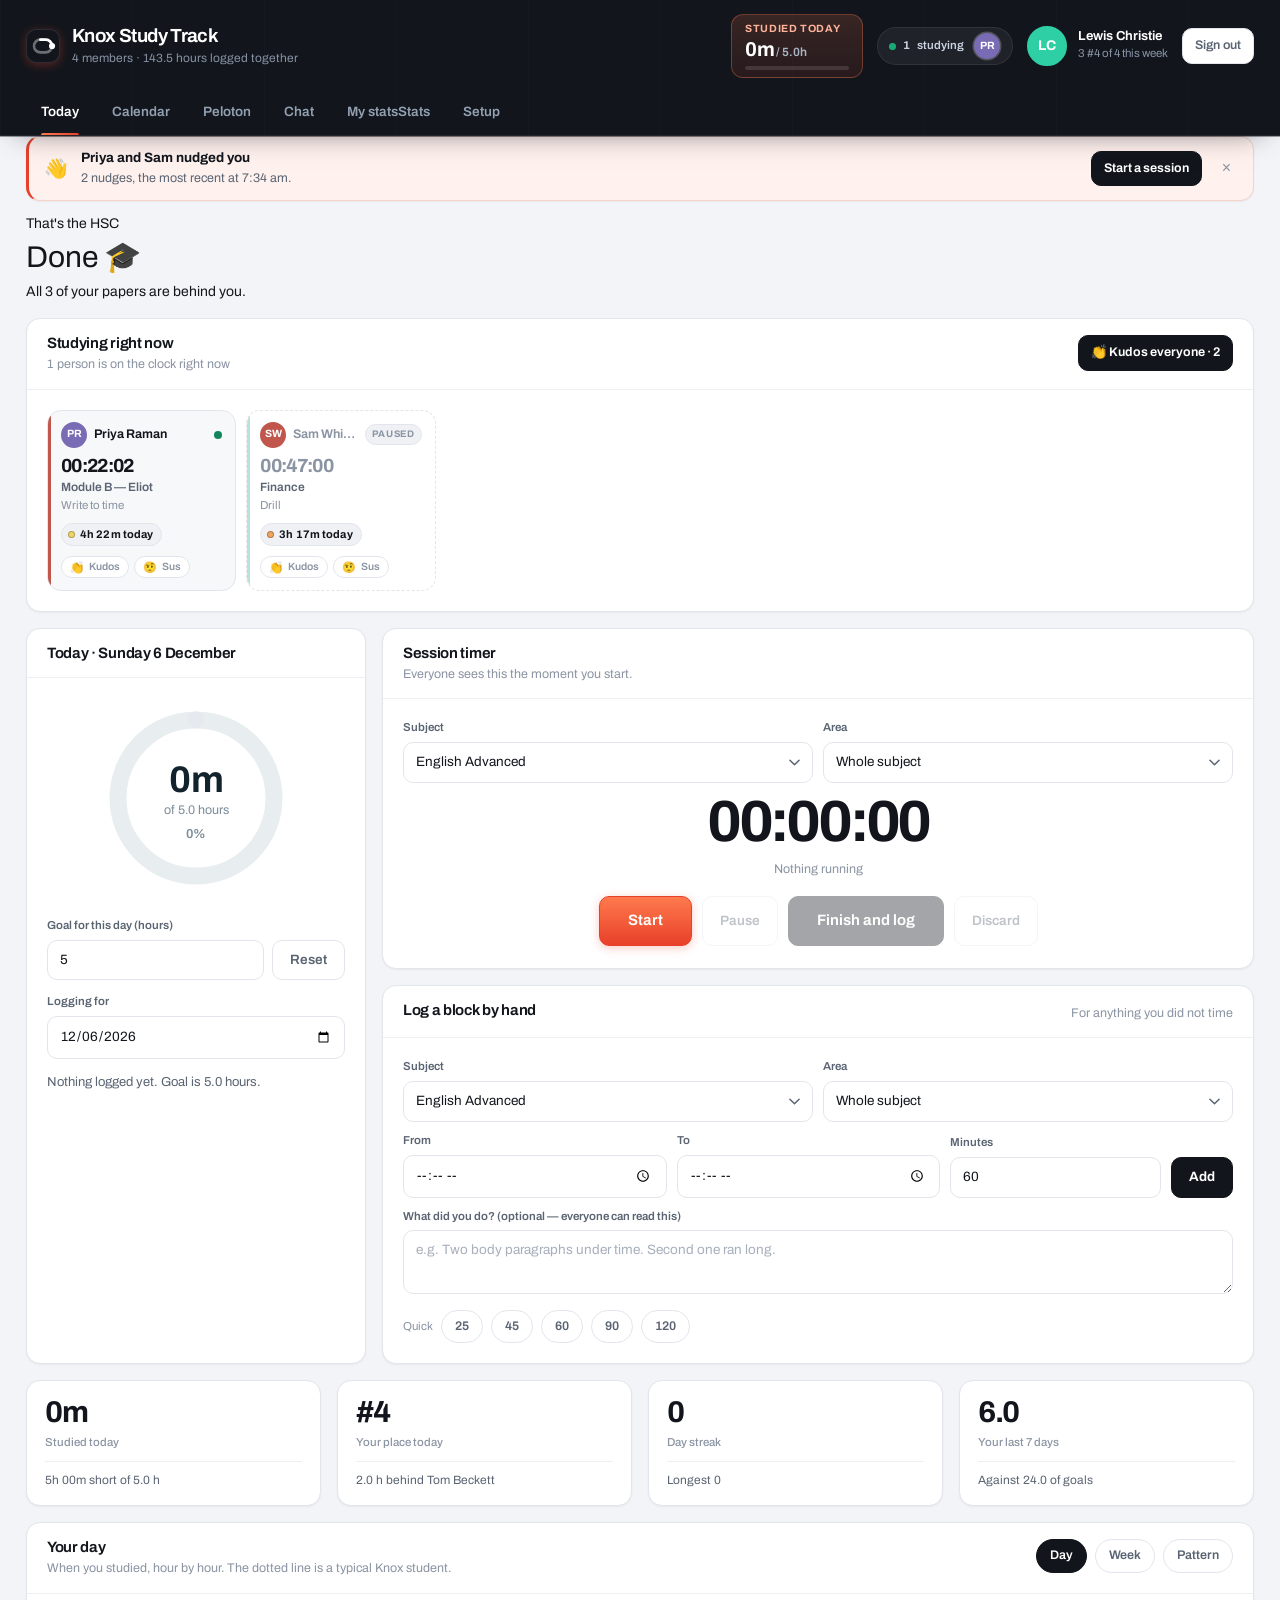
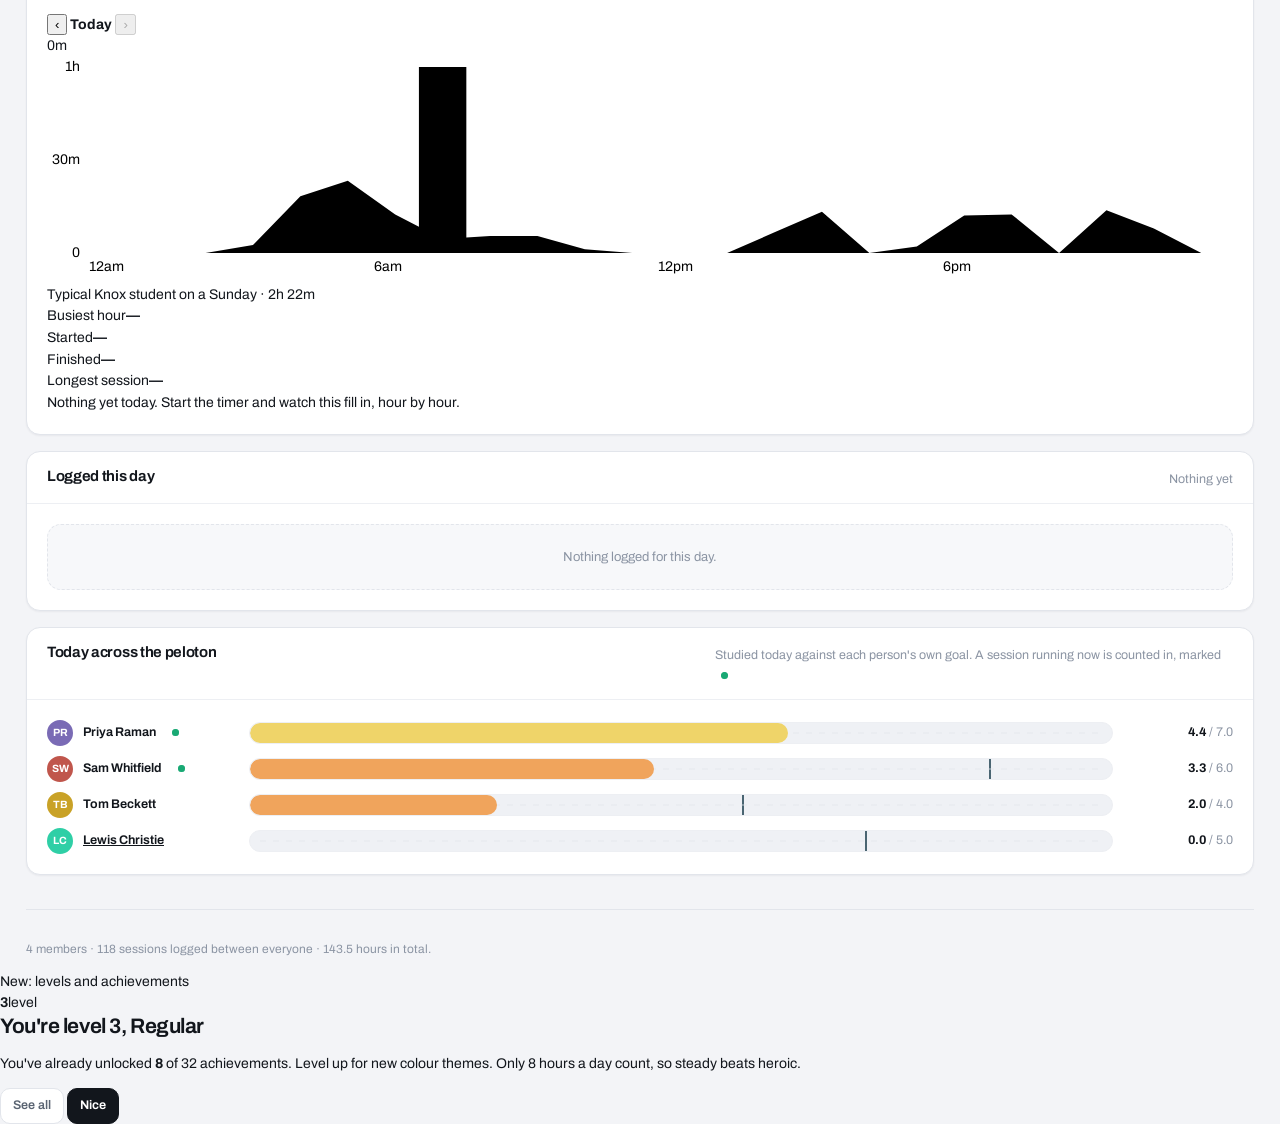
==== commit 498abe84: "No overlapping sessions: hand-typed blocks get From and To - "Log a block by hand" now asks when it " ====
--- a/_test/index.html
+++ b/_test/index.html
@@ -276,9 +276,15 @@
         <div class="card">
           <header><h2>Log a block by hand</h2><div class="sub">For anything you did not time</div></header>
           <div class="body">
-            <div class="grid" style="grid-template-columns:1.3fr 1.3fr .7fr auto;gap:10px;align-items:end">
+            <div class="grid" style="grid-template-columns:1fr 1fr;gap:10px;align-items:end">
               <div><label class="fl" for="f-subj">Subject</label><select id="f-subj"></select></div>
               <div><label class="fl" for="f-area">Area</label><select id="f-area"></select></div>
+            </div>
+            <!-- When it happened, so two blocks can't claim the same hour.
+                 From and To fill in Minutes; From and Minutes fill in To. -->
+            <div class="grid" style="grid-template-columns:1fr 1fr .8fr auto;gap:10px;align-items:end;margin-top:10px">
+              <div><label class="fl" for="f-from">From</label><input type="time" id="f-from" step="300"></div>
+              <div><label class="fl" for="f-to">To</label><input type="time" id="f-to" step="300"></div>
               <div><label class="fl" for="f-min">Minutes</label><input type="number" id="f-min" min="1" max="480" step="5" value="60"></div>
               <div><button class="btn" id="f-add">Add</button></div>
             </div>
--- a/styles.css
+++ b/styles.css
@@ -197,7 +197,7 @@
    ========================================================================= */
 label.fl{display:block;font-size:11.5px;color:var(--ink-mid);margin-bottom:5px;font-weight:600}
 select,input[type=text],input[type=email],input[type=password],input[type=number],
-input[type=date],textarea{
+input[type=date],input[type=time],textarea{
   width:100%;font:inherit;font-size:13.5px;color:var(--ink);background:var(--surface);
   border:1px solid var(--rule);border-radius:var(--r-sm);padding:9px 12px;
   transition:border-color var(--fast) var(--ease),box-shadow var(--fast) var(--ease);
@@ -707,7 +707,7 @@
      markup that generates them, and anything under 16px makes iOS zoom the
      whole page the moment you tap into it. */
   select,input[type=text],input[type=email],input[type=password],
-  input[type=number],input[type=date],textarea{font-size:16px !important;padding:11px 13px}
+  input[type=number],input[type=date],input[type=time],textarea{font-size:16px !important;padding:11px 13px}
   select{padding-right:36px}
   button.btn{padding:11px 18px;min-height:44px}
   button.btn.sm{padding:9px 13px;min-height:38px}
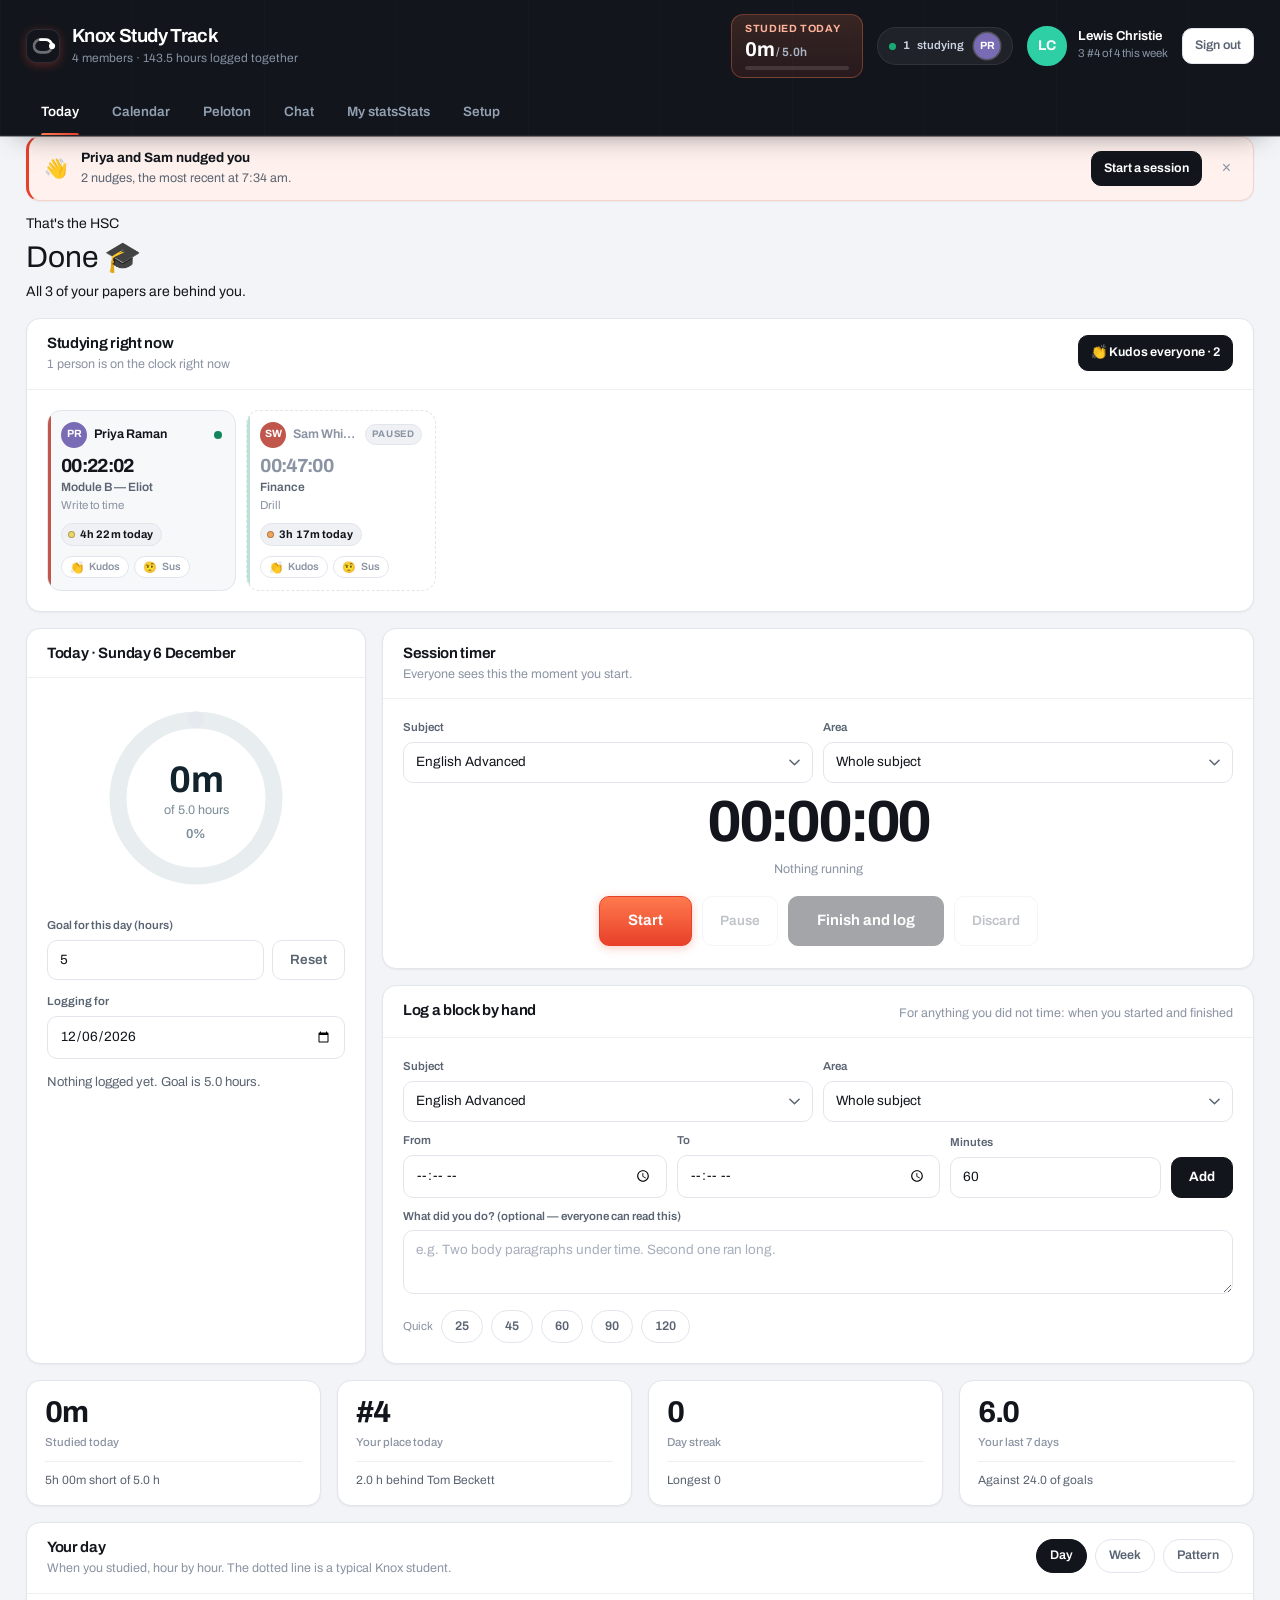
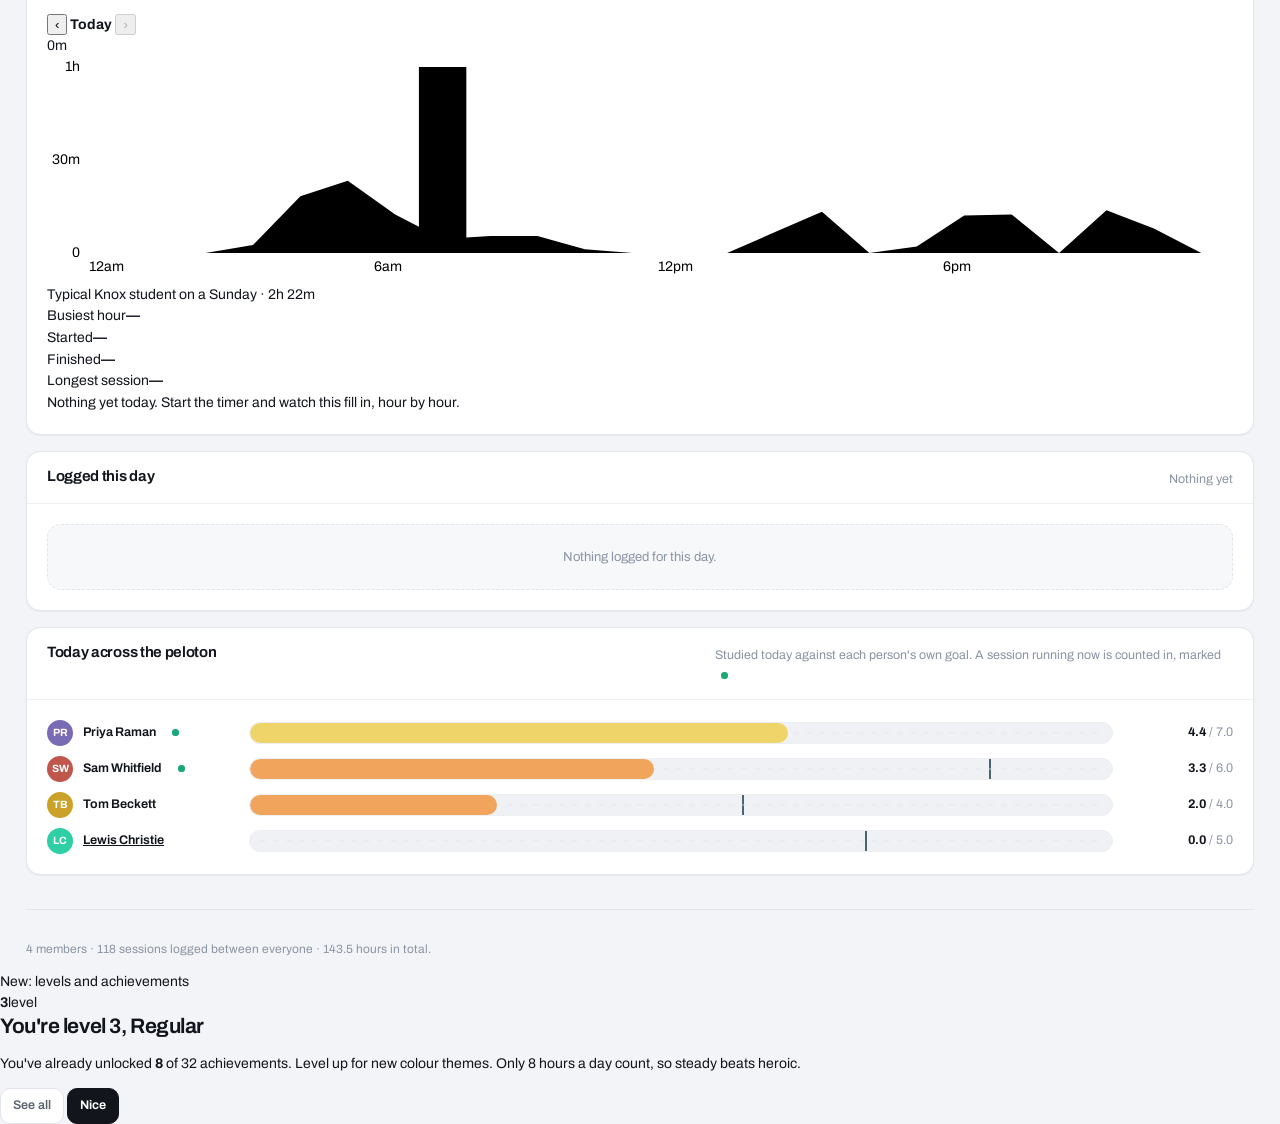
==== commit 3e6952b4: "End times for every session: backlogging needs From and To - "Log a block by hand" needs both From a" ====
--- a/_test/index.html
+++ b/_test/index.html
@@ -274,7 +274,7 @@
         </div>
 
         <div class="card">
-          <header><h2>Log a block by hand</h2><div class="sub">For anything you did not time</div></header>
+          <header><h2>Log a block by hand</h2><div class="sub">For anything you did not time: when you started and finished</div></header>
           <div class="body">
             <div class="grid" style="grid-template-columns:1fr 1fr;gap:10px;align-items:end">
               <div><label class="fl" for="f-subj">Subject</label><select id="f-subj"></select></div>
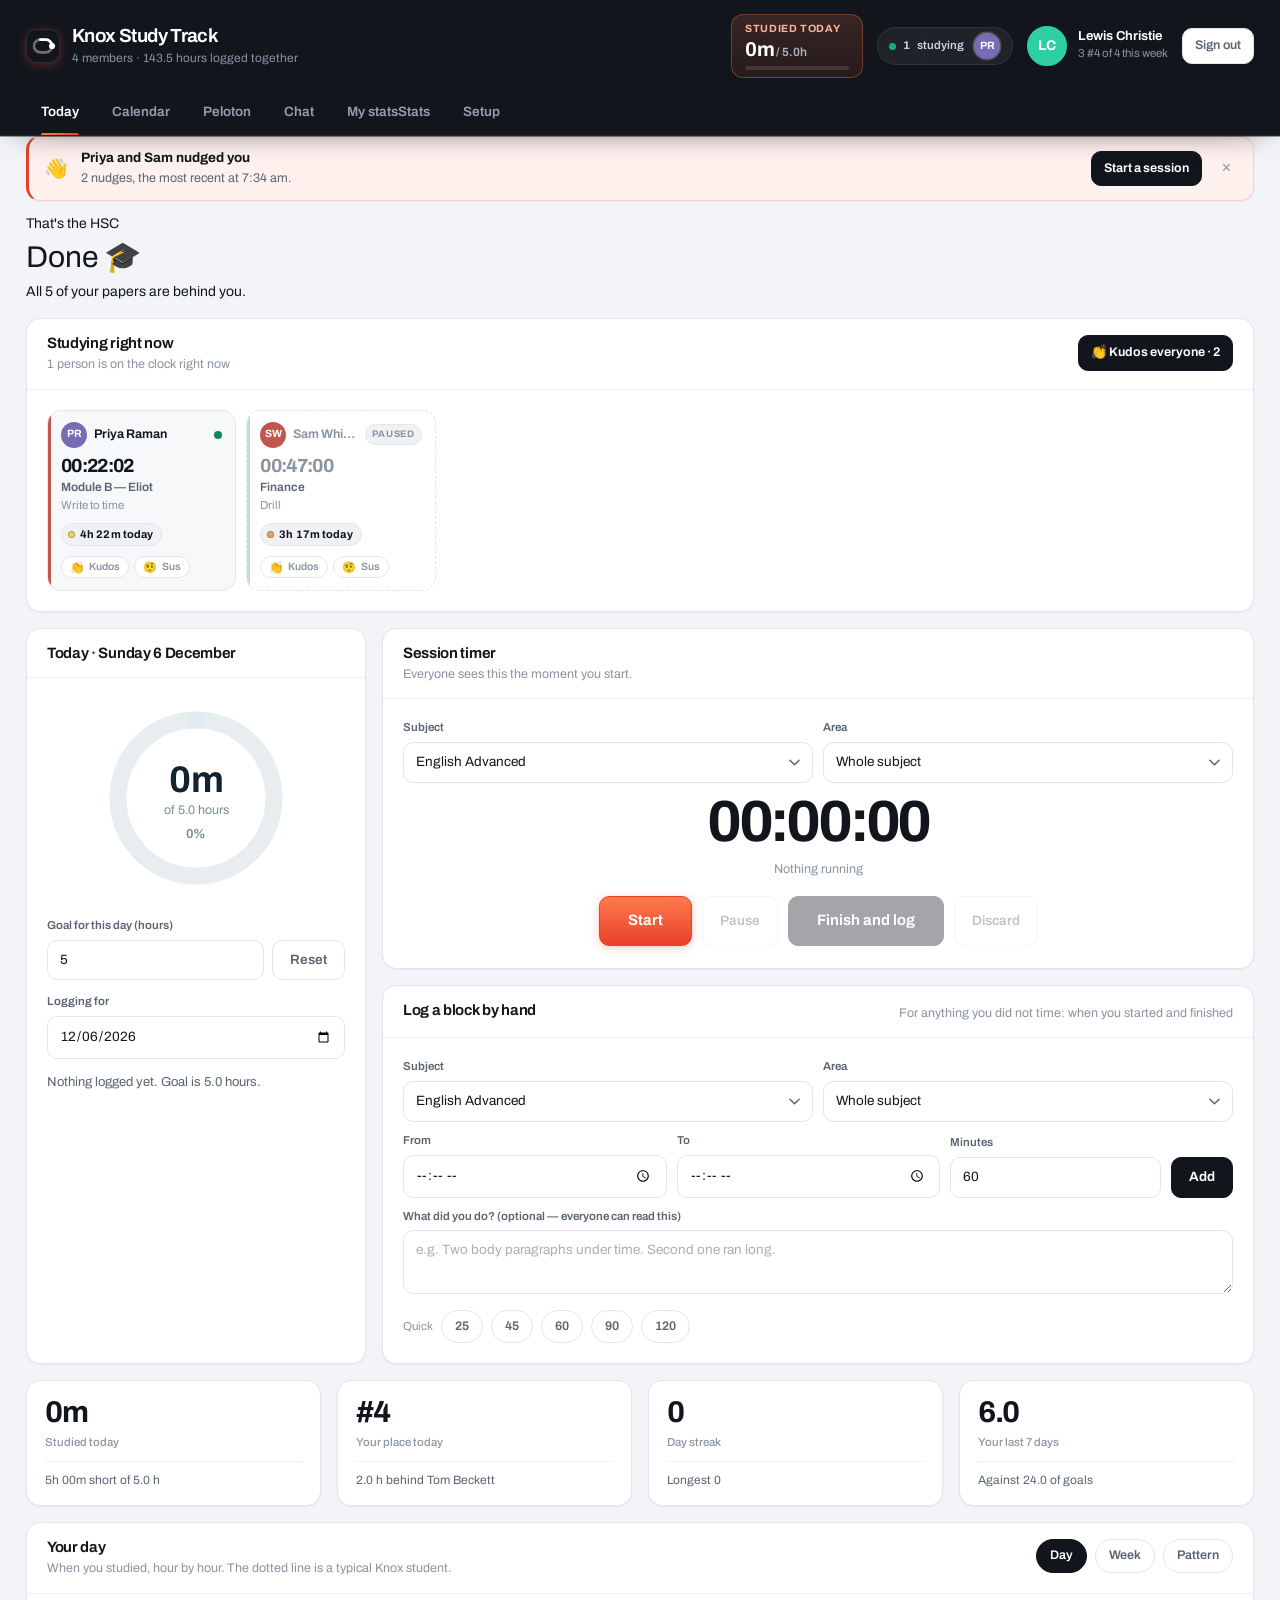
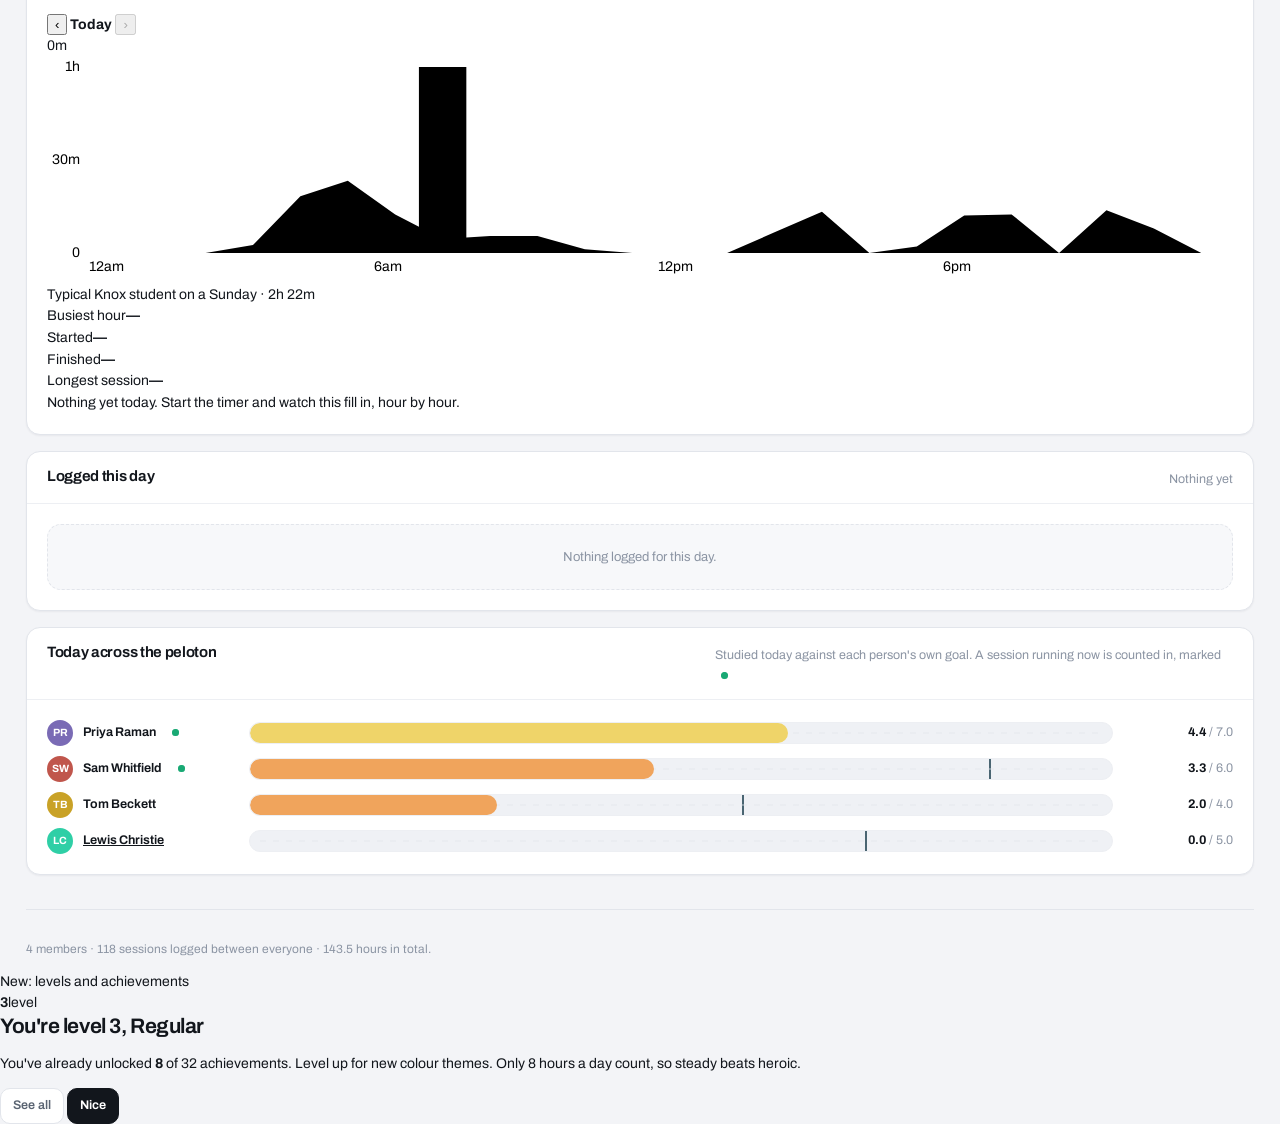
==== commit 89178e38: "Log every sign-up attempt with its IP and device signup_check now records each attempt in signup_log" ====
--- a/_test/index.html
+++ b/_test/index.html
@@ -48,6 +48,7 @@
     <div class="field" id="au-namefield" style="display:none">
       <label class="fl" for="au-name">Your name</label>
       <input type="text" id="au-name" maxlength="48" autocomplete="name" placeholder="How you want to appear on the leaderboard">
+      <div class="authnote">To stop fake accounts, we record your IP address and device when you sign up.</div>
     </div>
     <div class="field">
       <label class="fl" for="au-email">Email</label>
--- a/styles.css
+++ b/styles.css
@@ -1152,6 +1152,7 @@
   font:inherit;font-size:13px;font-weight:600;color:var(--ink-mid);cursor:pointer;
   transition:background var(--fast),color var(--fast),box-shadow var(--fast)}
 .authseg button:hover{color:var(--ink)}
+.authnote{margin-top:6px;font-size:12px;color:var(--ink-mid)}
 /* the quiet way out of the sign-in box */
 .authalt{display:flex;justify-content:center;gap:14px;margin-top:14px}
 .linkbtn{appearance:none;border:0;background:none;padding:2px 4px;cursor:pointer;
@@ -1368,3 +1369,11 @@
 .rc-tiles b{display:block;font-size:22px;line-height:1.1}
 .rc-tiles span{font-size:11.5px;color:var(--ink-soft)}
 .rc-lines p{margin:0 0 8px;font-size:14px;line-height:1.45}
+
+/* A new version is out (app.js, updCheck): one quiet line at the top. */
+#updatebar{position:fixed;top:12px;left:50%;transform:translateX(-50%);z-index:121;
+  display:flex;align-items:center;gap:10px;max-width:calc(100vw - 32px);
+  background:var(--surface);color:var(--ink);border:1px solid var(--rule);
+  padding:6px 6px 6px 16px;border-radius:999px;
+  font-size:13px;font-weight:600;box-shadow:var(--sh-3);white-space:nowrap}
+#updatebar span{overflow:hidden;text-overflow:ellipsis}
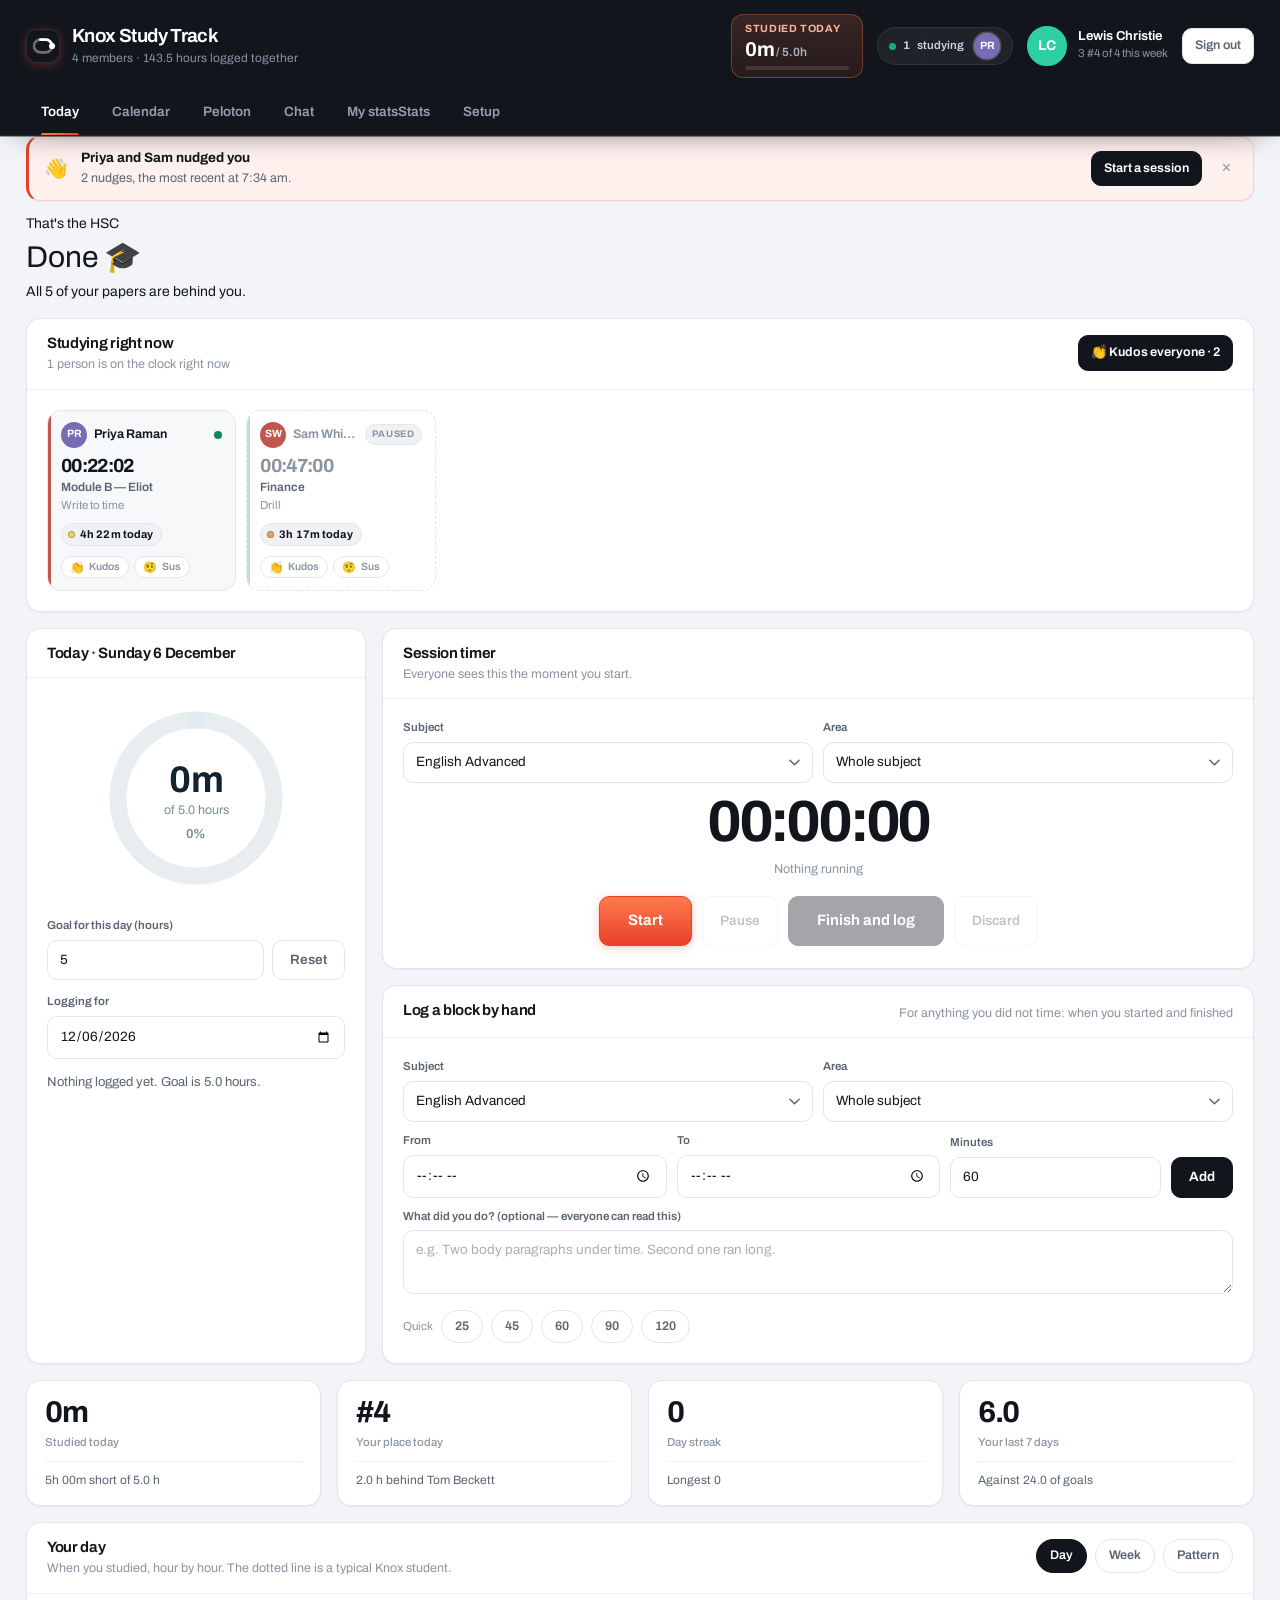
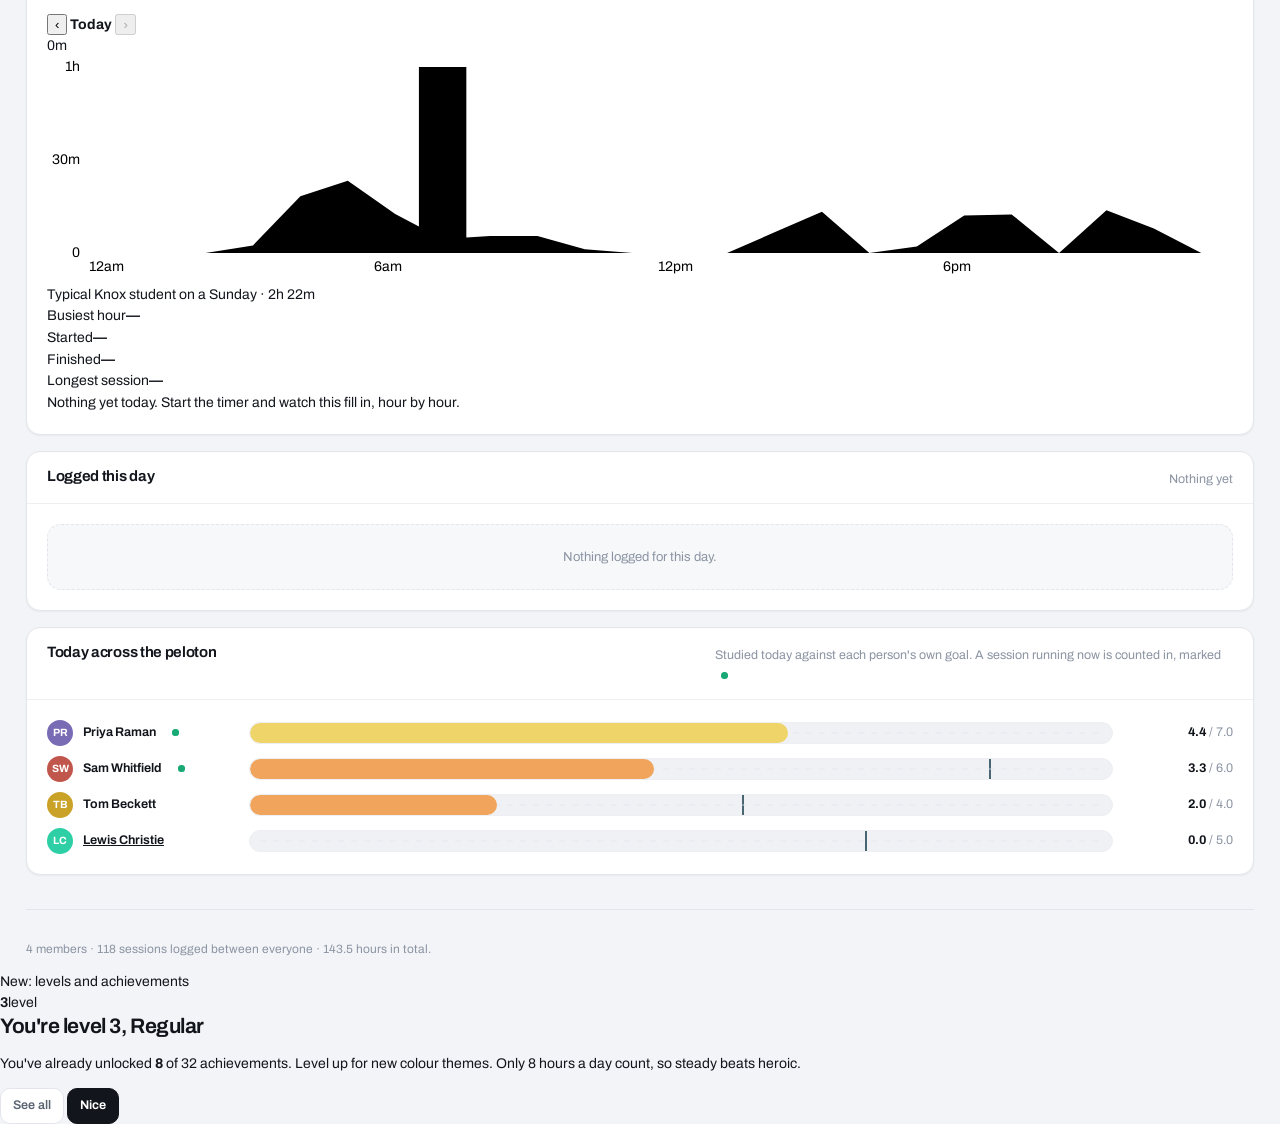
==== commit 48f608ae: "Drop the sign-up tracking notice Co-Authored-By: Claude Opus 5.5 <noreply@anthropic.com>" ====
--- a/_test/index.html
+++ b/_test/index.html
@@ -48,7 +48,6 @@
     <div class="field" id="au-namefield" style="display:none">
       <label class="fl" for="au-name">Your name</label>
       <input type="text" id="au-name" maxlength="48" autocomplete="name" placeholder="How you want to appear on the leaderboard">
-      <div class="authnote">To stop fake accounts, we record your IP address and device when you sign up.</div>
     </div>
     <div class="field">
       <label class="fl" for="au-email">Email</label>
--- a/styles.css
+++ b/styles.css
@@ -1152,7 +1152,6 @@
   font:inherit;font-size:13px;font-weight:600;color:var(--ink-mid);cursor:pointer;
   transition:background var(--fast),color var(--fast),box-shadow var(--fast)}
 .authseg button:hover{color:var(--ink)}
-.authnote{margin-top:6px;font-size:12px;color:var(--ink-mid)}
 /* the quiet way out of the sign-in box */
 .authalt{display:flex;justify-content:center;gap:14px;margin-top:14px}
 .linkbtn{appearance:none;border:0;background:none;padding:2px 4px;cursor:pointer;
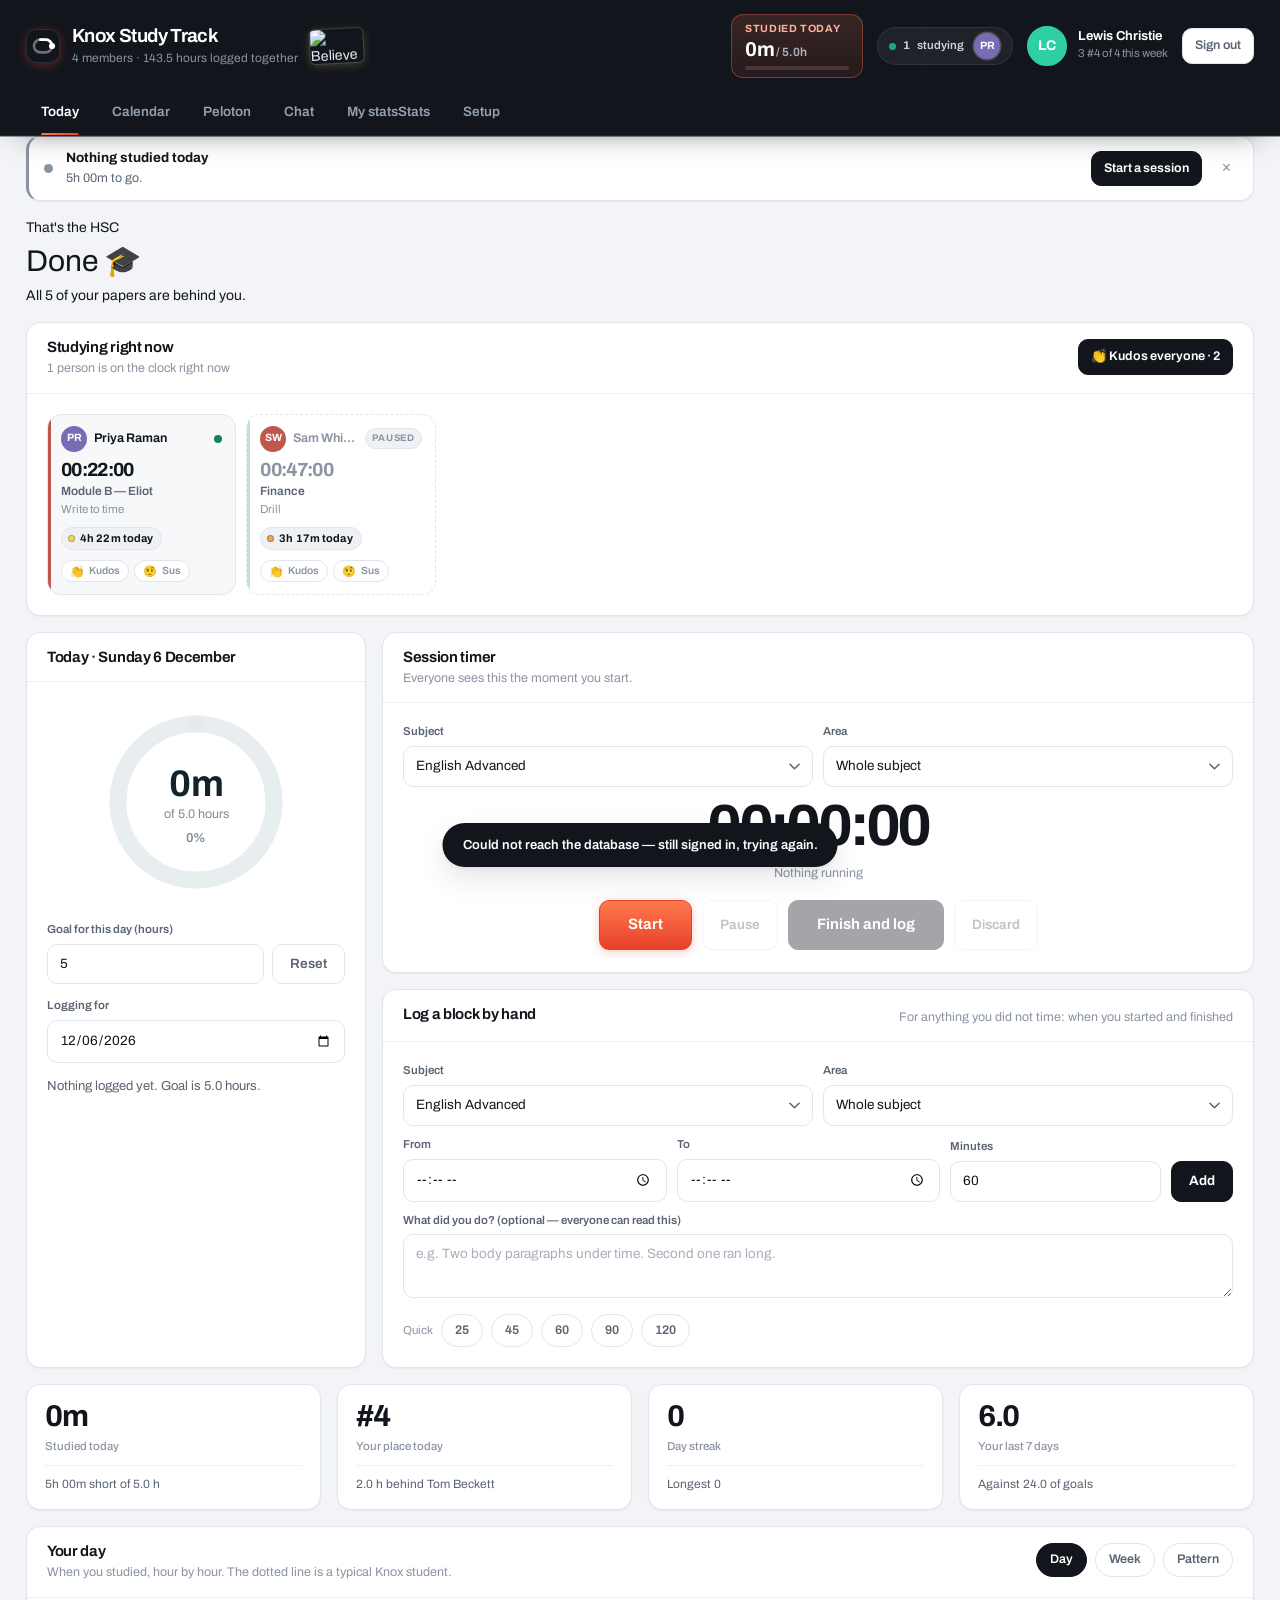
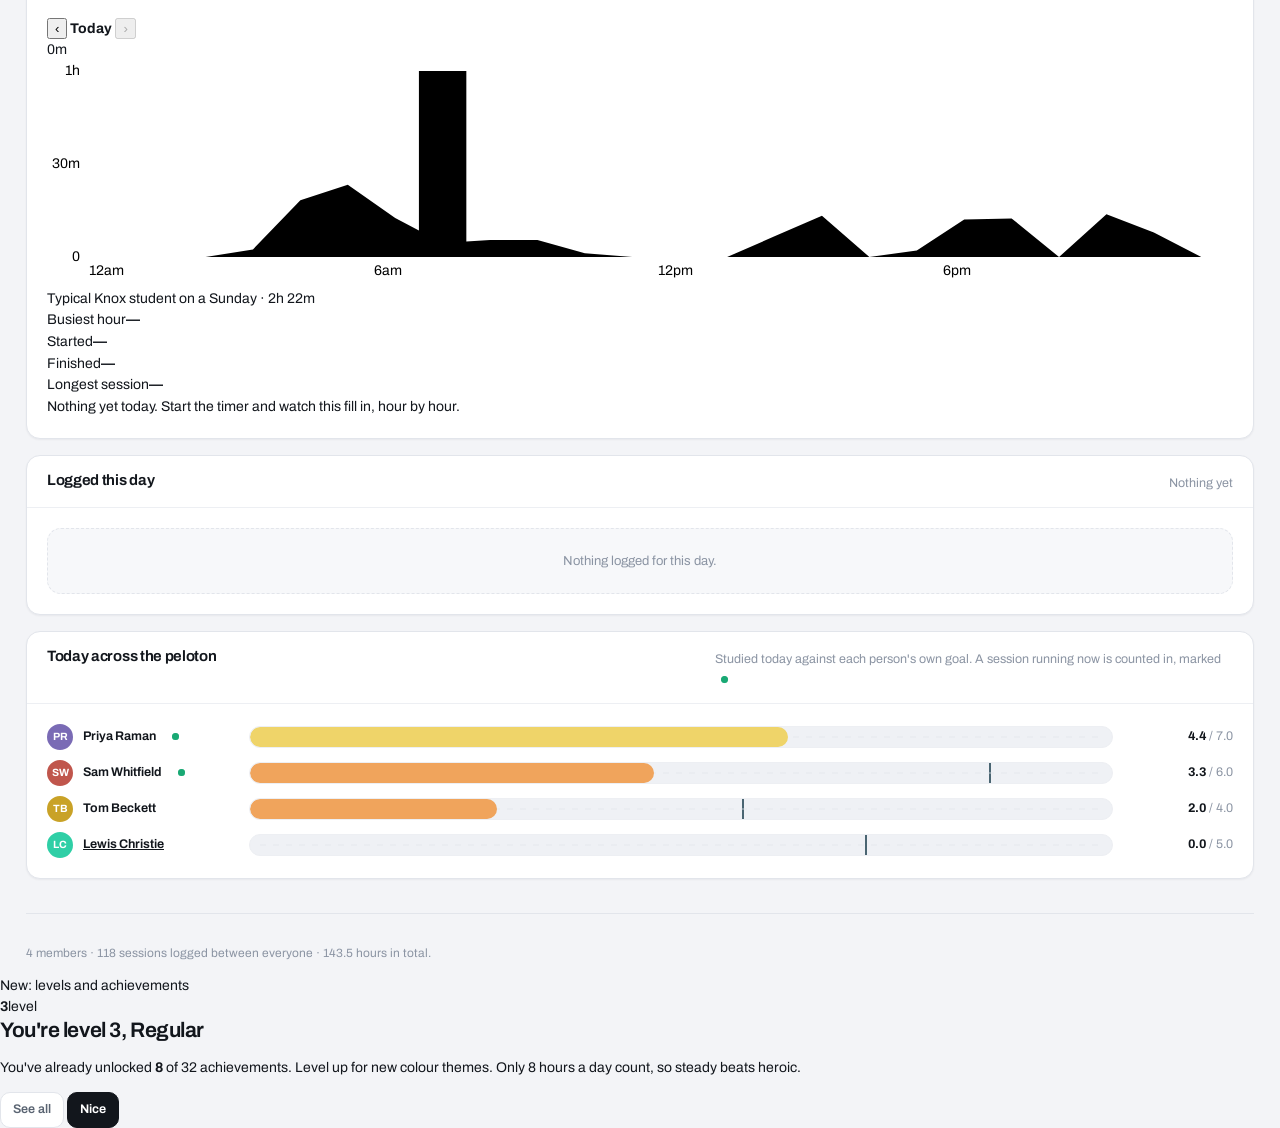
==== commit a6539127: "Believe band from 24h before a paper; sign always in the masthead (#35) The exam band (and wishing l" ====
--- a/_test/index.html
+++ b/_test/index.html
@@ -172,6 +172,8 @@
           <p id="crewsub">—</p>
         </div>
         <span class="crewchip" id="crewchip" hidden></span>
+        <!-- The year's Believe sign, always up. believe.js makes it big on exam days. -->
+        <img class="mast-believe" src="../believe.webp" alt="Believe" width="2000" height="1295" decoding="async">
       </div>
       <!-- Your next paper, and the line from today to your last (wide screens) -->
       <div class="examstrip" id="examstrip" hidden></div>
@@ -205,7 +207,7 @@
 
   <!-- Exam days: the paper, a countdown and the year's Believe sign, for the
        people sitting it; for everyone else, a way to wish them luck.
-       Filled by believe.js, and empty every other day. -->
+       Filled by believe.js from 24 hours before a paper, empty otherwise. -->
   <div id="believe" hidden></div>
 
   <!-- Someone in the crew prodded you. Sticks around until dismissed. -->
@@ -426,6 +428,7 @@
         <div class="chatlog" id="chatlog" aria-live="polite"></div>
         <div class="chatnew"><button class="btn sm" id="chat-jump" hidden>New messages ↓</button></div>
         <div class="chatpreview" id="chat-preview" hidden></div>
+        <div class="chatgate" id="chat-gate" role="status" hidden></div>
         <div class="chatbox">
           <button class="chatattach" id="chat-attach" type="button"
             title="Add a picture" aria-label="Add a picture">
--- a/styles.css
+++ b/styles.css
@@ -383,6 +383,70 @@
 .tsub{font-size:12.5px;color:var(--ink-soft);margin-top:9px;min-height:19px}
 .tbtns{display:flex;gap:10px;justify-content:center;margin-top:17px;flex-wrap:wrap}
 
+/* Pomodoro: the same timer, drawn as a countdown ring for the round under
+   way. Focus is the brand's tomato, a break is calm teal, and a break that
+   has run out pulses green until you start the next round. */
+.pomo-pick{display:flex;align-items:center;justify-content:center;gap:8px;flex-wrap:wrap;
+  margin:10px 0 4px}
+.pomo-pick[hidden]{display:none}
+.pomo-tog{display:inline-flex;align-items:center;gap:6px}
+.pomo-ico{font-size:14px;line-height:1}
+.pomo-sets{display:inline-flex;gap:6px;transition:opacity var(--fast) var(--ease)}
+.pomo-sets .chip{padding:5px 11px;font-size:12px}
+.pomo-tog[aria-pressed="false"] + .pomo-sets{opacity:.45}
+.pomo-tog[aria-pressed="true"]{background:var(--accent);border-color:var(--accent)}
+.pomo-tog[aria-pressed="true"]:hover{background:var(--accent-ink)}
+
+.timer.pomo .tdisp{display:none}
+.pomo-face{position:relative;width:206px;height:206px;margin:4px auto 0;--pc:var(--accent)}
+.pomo-face[hidden]{display:none}
+.pomo-ring{position:absolute;inset:0;width:100%;height:100%;transform:rotate(-90deg)}
+.pomo-ring circle{fill:none;stroke-width:7}
+.pr-bg{stroke:var(--surface-3)}
+.pr-fg{stroke:var(--pc);stroke-linecap:round;stroke-dasharray:339.292;stroke-dashoffset:339.292;
+  transition:stroke-dashoffset 1s linear,stroke .3s var(--ease)}
+.pomo-mid{position:absolute;inset:0;display:flex;flex-direction:column;align-items:center;
+  justify-content:center;gap:5px}
+.pomo-phase{font-size:11.5px;font-weight:700;letter-spacing:.08em;text-transform:uppercase;
+  color:var(--pc)}
+.pomo-left{font-size:46px;font-weight:720;letter-spacing:-.05em;line-height:1;color:var(--ink);
+  font-variant-numeric:tabular-nums}
+.pomo-dots{display:flex;gap:6px;margin-top:3px}
+.pomo-dots i{width:8px;height:8px;border-radius:50%;background:var(--surface-3);
+  box-shadow:inset 0 0 0 1.5px var(--rule)}
+.pomo-dots i.done{background:var(--pc);box-shadow:none}
+.pomo-dots i.now{background:transparent;box-shadow:inset 0 0 0 2px var(--pc)}
+.timer.ph-focus.run .pomo-dots i.now{animation:pulse 1.9s var(--ease) infinite}
+
+.timer.ph-focus:not(.run) .pomo-face{--pc:var(--ink-soft)}
+.timer.ph-break .pomo-face{--pc:var(--l5)}
+.timer.ph-ready .pomo-face{--pc:var(--good)}
+.timer.ph-ready .pomo-left{color:var(--ink-soft)}
+.timer.ph-ready .pr-fg{animation:pomoready 1.6s var(--ease) infinite}
+.timer.ph-idle .pomo-left{color:var(--ink-soft)}
+@keyframes pomoready{50%{opacity:.35}}
+/* the button that ends a break, or starts the next round, is the one to press */
+.timer.ph-break #tm-start,.timer.ph-ready #tm-start{animation:pomonudge 2.4s var(--ease) infinite}
+@keyframes pomonudge{0%,100%{box-shadow:0 0 0 0 rgba(232,64,42,0)}50%{box-shadow:0 0 0 6px rgba(232,64,42,.18)}}
+
+.pomo-off{appearance:none;border:0;background:none;font:inherit;font-size:12px;color:var(--ink-soft);
+  cursor:pointer;margin-top:12px;padding:4px 6px;border-radius:6px}
+.pomo-off:hover{color:var(--ink);text-decoration:underline}
+.pomo-off[hidden]{display:none}
+
+/* the strip: a break is not a pause, and it says so */
+.lc-pomo{font-size:12px;line-height:1;margin-left:-2px}
+.lc-break{margin-left:auto;flex:none;font-size:9.5px;font-weight:700;
+  letter-spacing:.07em;text-transform:uppercase;color:#0B7F8A;
+  background:#E6F6F7;border:1px solid #BFE6EA;border-radius:999px;padding:2px 6px}
+.nowpill.pomo-break .np-dot{background:var(--l5);animation:none}
+.nowpill.pomo-ready .np-dot{background:var(--l4)}
+@media (prefers-reduced-motion:reduce){
+  .timer.ph-break #tm-start,.timer.ph-ready #tm-start,.timer.ph-ready .pr-fg,
+  .timer.ph-focus.run .pomo-dots i.now{animation:none}
+  .pr-fg{transition:none}
+}
+
 /* =========================================================================
    ENTRIES
    ========================================================================= */
@@ -1079,6 +1143,9 @@
 .chatcount{font-size:11px;color:var(--ink-soft);min-width:34px;text-align:right}
 .chatcount.near{color:var(--accent-ink);font-weight:600}
 .chatnote{padding:0 16px 12px;font-size:12px;color:var(--loss)}
+.chatgate{margin:12px 16px;padding:12px 14px;border-radius:12px;font-size:13.5px;line-height:1.45;
+  background:var(--accent-wash);color:var(--ink);border:1px solid color-mix(in srgb,var(--accent) 25%,transparent)}
+.chatgate b{display:block;margin-bottom:2px}
 .chatkey{font-size:11.5px;color:var(--ink-soft)}
 .chatempty{text-align:center;color:var(--ink-soft);font-size:13px;padding:28px 10px}
 @media (max-width:620px){.chatlog{height:min(52vh,420px)}}
@@ -1376,3 +1443,9 @@
   padding:6px 6px 6px 16px;border-radius:999px;
   font-size:13px;font-weight:600;box-shadow:var(--sh-3);white-space:nowrap}
 #updatebar span{overflow:hidden;text-overflow:ellipsis}
+
+/* pomodoro face on the smallest phones */
+@media (max-width:380px){
+  .pomo-face{width:180px;height:180px}
+  .pomo-left{font-size:40px}
+}
--- a/admin.css
+++ b/admin.css
@@ -0,0 +1,372 @@
+/* =========================================================================
+   STUDY TRACK — ADMIN CONSOLE
+   -------------------------------------------------------------------------
+   The same look as the app (light cards on the grey ground, the dark bar
+   on top), so it reads as part of Study Track. What tells you it is the
+   console is the bar: it says Admin, and every destructive control is red.
+   ========================================================================= */
+.adm{
+  position:fixed; inset:0; z-index:200;
+  display:flex; flex-direction:column;
+  font-family:"Archivo",-apple-system,BlinkMacSystemFont,"Segoe UI",Roboto,sans-serif;
+
+  /* surfaces: the app's own */
+  --a-void:#12161C; --a-bg:#F3F4F7; --a-surface:#FFFFFF; --a-surface-2:#F7F8FA;
+  --a-raise:#EFF1F5;
+  /* lines */
+  --a-rule:#E2E5EB; --a-rule-soft:#EDEFF3;
+  /* ink */
+  --a-ink:#12161C; --a-ink-mid:#5A6472; --a-ink-soft:#8B94A3; --a-ink-faint:#C3C8D1;
+  /* brand accent */
+  --a-accent:#E8402A; --a-accent-dim:#B02B18; --a-accent-wash:#FFF1ED;
+  /* data */
+  --a-data:#2A78D6; --a-data-2:#12855C; --a-data-3:#EB6834;
+  /* status — fixed roles, always shipped with an icon and a word */
+  --a-good:#12855C; --a-warn:#B7791F; --a-serious:#C05621; --a-critical:#C0392B;
+
+  --a-mono:ui-monospace,SFMono-Regular,"SF Mono",Menlo,Consolas,monospace;
+  background:var(--a-bg); color:var(--a-ink);
+  animation:admIn .2s cubic-bezier(.2,.8,.25,1);
+}
+@keyframes admIn{from{opacity:0;transform:scale(.995)}to{opacity:1;transform:none}}
+.adm[hidden]{display:none !important}
+
+.adm *{position:relative}
+
+/* ---------- top bar ---------- */
+.adm-top{
+  flex:0 0 auto; display:flex; align-items:center; gap:16px;
+  padding:0 18px; height:56px;
+  background:var(--a-void); color:#fff;
+  border-bottom:1px solid #000;
+}
+.adm-brand{display:flex; align-items:center; gap:11px; min-width:0}
+.adm-key{
+  width:28px;height:28px;border-radius:8px;flex:0 0 auto;
+  background:linear-gradient(140deg,var(--a-accent),var(--a-accent-dim));
+  display:grid;place-items:center;font-size:14px;
+  box-shadow:0 0 0 1px rgba(255,90,60,.35);
+}
+.adm-title{font-size:13.5px;font-weight:700;letter-spacing:-.01em;white-space:nowrap}
+.adm-title span{display:block;font:700 9.5px/1.4 var(--a-mono);letter-spacing:.16em;
+  text-transform:uppercase;color:#FF7A60}
+.adm-live{
+  margin-left:auto; display:flex; align-items:center; gap:9px;
+  font:500 11px/1 var(--a-mono); color:#8B94A3; white-space:nowrap;
+}
+.adm-dot{width:6px;height:6px;border-radius:50%;background:var(--a-accent);
+  box-shadow:0 0 0 3px var(--a-accent-wash); animation:admPulse 2.4s ease-in-out infinite}
+@keyframes admPulse{0%,100%{opacity:1}50%{opacity:.35}}
+.adm-close{
+  appearance:none;border:1px solid rgba(255,255,255,.18);background:rgba(255,255,255,.06);
+  color:#E6E9EF;border-radius:8px;padding:7px 13px;cursor:pointer;
+  font-size:12.5px;font-weight:600;min-height:34px;
+  transition:background .14s,color .14s,border-color .14s}
+.adm-close:hover{background:rgba(255,255,255,.14);color:#fff;border-color:rgba(255,255,255,.3)}
+
+/* ---------- body: rail + content ---------- */
+.adm-shell{flex:1 1 auto; display:flex; min-height:0}
+.adm-rail{
+  flex:0 0 208px; border-right:1px solid var(--a-rule); padding:14px 11px;
+  display:flex; flex-direction:column; gap:2px; overflow:auto;
+  background:var(--a-surface);
+}
+.adm-navlabel{font:700 9.5px/1 var(--a-mono);letter-spacing:.15em;text-transform:uppercase;
+  color:var(--a-ink-soft);padding:12px 9px 7px}
+.adm-nav{
+  appearance:none;border:0;background:transparent;color:var(--a-ink-mid);
+  text-align:left;padding:9px 11px;border-radius:9px;cursor:pointer;
+  font-size:13px;font-weight:550;display:flex;align-items:center;gap:10px;
+  min-height:38px; transition:background .14s,color .14s}
+.adm-nav .ic{width:17px;text-align:center;font-size:13px;opacity:.85;flex:0 0 auto}
+.adm-nav .ct{margin-left:auto;font:600 10.5px/1 var(--a-mono);color:var(--a-ink-soft);
+  background:var(--a-surface-2);padding:3px 6px;border-radius:5px}
+.adm-nav:hover{background:var(--a-surface);color:var(--a-ink)}
+.adm-nav[aria-current="true"]{background:var(--a-accent-wash);color:var(--a-accent-dim);
+  box-shadow:inset 3px 0 0 var(--a-accent)}
+.adm-nav[aria-current="true"] .ct{background:var(--a-accent-wash);color:var(--a-accent)}
+.adm-railfoot{margin-top:auto;padding:12px 9px 4px;border-top:1px solid var(--a-rule-soft);
+  font-size:11px;color:var(--a-ink-soft);line-height:1.55}
+
+.adm-content{flex:1 1 auto; overflow:auto; padding:24px 32px 60px; min-width:0}
+/* one centred column, so a wide screen gets even margins instead of an empty
+   strip on the right (and the scrollbar stays at the window's edge) */
+.adm-content>*{max-width:1180px;margin-left:auto;margin-right:auto}
+.adm-h{display:flex;align-items:flex-end;gap:14px;margin-bottom:16px;flex-wrap:wrap}
+.adm-h h2{margin:0;font-size:22px;font-weight:750;letter-spacing:-.02em}
+.adm-h p{margin:3px 0 0;font-size:12.5px;color:var(--a-ink-mid);max-width:72ch}
+.adm-h .sp{margin-left:auto}
+
+/* ---------- cards ---------- */
+.adm-card{background:var(--a-surface);border:1px solid var(--a-rule);border-radius:14px;
+  margin-bottom:16px;overflow:hidden;box-shadow:0 1px 2px rgba(16,22,32,.05), 0 4px 12px rgba(16,22,32,.05)}
+.adm-card>header{padding:13px 16px;border-bottom:1px solid var(--a-rule-soft);
+  display:flex;align-items:center;gap:12px;flex-wrap:wrap}
+.adm-card>header h3{margin:0;font-size:13.5px;font-weight:650}
+.adm-card>header .sub{font-size:11.5px;color:var(--a-ink-soft)}
+.adm-card .pad{padding:16px}
+
+/* ---------- stat tiles ---------- */
+.adm-tiles{display:grid;grid-template-columns:repeat(auto-fit,minmax(158px,1fr));gap:11px;margin-bottom:16px}
+.adm-tile{background:var(--a-surface);border:1px solid var(--a-rule);border-radius:14px;padding:15px 16px;
+  box-shadow:0 1px 2px rgba(16,22,32,.05)}
+.adm-tile .v{font-weight:800;font-size:26px;line-height:1.05;letter-spacing:-.02em;font-variant-numeric:tabular-nums}
+.adm-tile .k{font-size:11.5px;color:var(--a-ink-mid);margin-top:7px}
+.adm-tile .d{font-size:11px;color:var(--a-ink-soft);margin-top:3px}
+.adm-tile.alert{border-color:rgba(192,57,43,.35);background:#FDEEEC}
+.adm-tile.alert .v{color:var(--a-critical)}
+
+/* ---------- tables ---------- */
+.adm-scroll{overflow-x:auto}
+table.adm-t{width:100%;border-collapse:collapse;font-size:13px;min-width:640px}
+table.adm-t th{
+  text-align:right;font:700 9.5px/1 var(--a-mono);letter-spacing:.11em;text-transform:uppercase;
+  color:var(--a-ink-soft);padding:12px 12px 9px;border-bottom:1px solid var(--a-rule);
+  white-space:nowrap;position:sticky;top:0;background:var(--a-surface);z-index:2}
+table.adm-t th.l,table.adm-t td.l{text-align:left}
+table.adm-t td{padding:10px 12px;border-bottom:1px solid var(--a-rule-soft);text-align:right;
+  font-variant-numeric:tabular-nums;vertical-align:middle}
+table.adm-t tbody tr{transition:background .12s}
+table.adm-t tbody tr:hover{background:var(--a-surface-2)}
+table.adm-t tbody tr.sel{background:rgba(42,120,214,.08)}
+table.adm-t tbody tr:last-child td{border-bottom:0}
+.adm-who{display:flex;align-items:center;gap:9px;min-width:0}
+.adm-who .nm{font-weight:600;white-space:nowrap;overflow:hidden;text-overflow:ellipsis}
+.adm-av{width:26px;height:26px;border-radius:50%;flex:0 0 auto;display:grid;place-items:center;
+  font-size:10px;font-weight:700;color:#fff;overflow:hidden}
+.adm-av img{width:100%;height:100%;object-fit:cover;border-radius:50%}
+.adm-mono{font:500 11px/1.4 var(--a-mono);color:var(--a-ink-soft)}
+.adm-note{color:var(--a-ink-mid);font-size:11.5px;max-width:320px;
+  overflow:hidden;text-overflow:ellipsis;white-space:nowrap}
+
+/* ---------- controls ---------- */
+.adm-bar{display:flex;gap:9px;align-items:center;flex-wrap:wrap}
+/* styles.css puts width:100% on every select and input in the document, which
+   would stack this filter row one control per line. Opt out explicitly. */
+.adm-in,.adm-sel{
+  appearance:none;background:var(--a-surface-2);border:1px solid var(--a-rule);
+  color:var(--a-ink);border-radius:8px;padding:8px 11px;font-size:12.5px;
+  font-family:inherit;min-height:36px;width:auto;max-width:100%}
+.adm-bar input[type=date].adm-in{flex:0 0 auto;width:158px}
+.adm-bar .adm-sel{flex:0 0 auto;max-width:210px}
+.adm-sel{padding-right:30px;
+  background-image:url("data:image/svg+xml;utf8,<svg xmlns='http://www.w3.org/2000/svg' width='11' height='7'><path d='M1 1l4.5 4.5L10 1' fill='none' stroke='%2398A2B8' stroke-width='1.7' stroke-linecap='round'/></svg>");
+  background-repeat:no-repeat;background-position:right 10px center}
+.adm-in:focus,.adm-sel:focus{outline:none;border-color:var(--a-data);
+  box-shadow:0 0 0 3px rgba(42,120,214,.15)}
+.adm-in::placeholder{color:var(--a-ink-soft)}
+.adm-grow{flex:1 1 220px;width:auto;min-width:0}
+
+.adm-btn{
+  appearance:none;border:1px solid var(--a-rule);background:var(--a-surface);color:var(--a-ink);
+  border-radius:8px;padding:8px 13px;font-size:12.5px;font-weight:600;cursor:pointer;
+  font-family:inherit;min-height:36px;white-space:nowrap;
+  transition:background .14s,border-color .14s,color .14s,opacity .14s}
+.adm-btn:hover{background:var(--a-surface-2);border-color:#C9CFD8}
+.adm-btn:disabled{opacity:.4;cursor:not-allowed}
+.adm-btn.danger{color:var(--a-critical);border-color:rgba(192,57,43,.3);background:#fff}
+.adm-btn.danger:hover{background:#FDEEEC;border-color:rgba(192,57,43,.55)}
+.adm-btn.primary{background:var(--a-ink);border-color:var(--a-ink);color:#fff}
+.adm-btn.primary:hover{background:#2B323D}
+.adm-btn.go{background:var(--a-good);border-color:var(--a-good);color:#fff}
+.adm-btn.go:hover{background:#0E6F4C}
+.adm-btn.sm{padding:5px 9px;min-height:30px;font-size:11.5px}
+.adm-act{display:flex;gap:6px;justify-content:flex-end;align-items:flex-start;flex-wrap:wrap}
+
+/* ---------- flags / status ---------- */
+.adm-flag{display:inline-flex;align-items:center;gap:6px;font-size:11px;font-weight:650;
+  padding:3px 8px;border-radius:999px;white-space:nowrap;border:1px solid transparent}
+.adm-flag .fi{font-size:10px}
+.adm-flag.critical{color:#A5281C;background:#FDEEEC;border-color:rgba(192,57,43,.25)}
+.adm-flag.serious {color:#9C4317;background:#FFF1E8;border-color:rgba(192,86,33,.25)}
+.adm-flag.warn    {color:#8A5A0B;background:#FFF8E8;border-color:rgba(183,121,31,.28)}
+.adm-flag.good    {color:#0E6F4C;background:#E8F6F0;border-color:rgba(18,133,92,.25)}
+.adm-flag.mute    {color:var(--a-ink-soft);background:var(--a-surface-2);border-color:var(--a-rule)}
+
+/* ---------- charts ---------- */
+.adm-chart{width:100%;height:auto;display:block;overflow:visible}
+.adm-chart .grid{stroke:var(--a-rule-soft);stroke-width:1}
+.adm-chart .axis{fill:var(--a-ink-soft);font:500 10px/1 var(--a-mono)}
+.adm-bararea rect.bar{transition:opacity .12s}
+.adm-bararea:hover rect.bar{opacity:.45}
+.adm-bararea rect.bar:hover{opacity:1}
+.adm-legend{display:flex;gap:14px;flex-wrap:wrap;font-size:11.5px;color:var(--a-ink-mid);
+  margin-top:10px}
+.adm-legend i{width:9px;height:9px;border-radius:2px;display:inline-block;margin-right:6px}
+
+/* ---------- announcements ---------- */
+.adm-anngrid{display:grid;grid-template-columns:1fr 1fr;gap:16px;align-items:start}
+.adm-lbl{display:block;font:700 9.5px/1 var(--a-mono);letter-spacing:.11em;
+  text-transform:uppercase;color:var(--a-ink-soft);margin-bottom:9px}
+.adm-annlabelin{width:100%;max-width:280px;font-weight:650;letter-spacing:.06em;
+  text-transform:uppercase;font-size:12px}
+.adm-annwrap{position:relative}
+.adm-annbox{width:100%;min-height:150px;resize:vertical;line-height:1.55;
+  font-family:inherit;font-size:13px}
+/* The mention list is the room's element reused verbatim, so it arrives wearing
+   the app's light palette. These are the console's colours put back on it.
+   position is restated because `.adm *{position:relative}` above matches it at
+   the same specificity as .mentionbox and lands later, which drops the list
+   into the flow and pushes the send button down the page. */
+.adm-annwrap .mentionbox{
+  /* Chat opens this upward because its composer is pinned to the bottom of the
+     room. Here there is nothing below the box and the badge field above it, so
+     up would cover the field you just filled in: this one opens downward. */
+  position:absolute; bottom:auto; top:calc(100% + 6px);
+}
+.adm-annfoot{display:flex;align-items:center;justify-content:space-between;gap:12px;
+  margin-top:11px}
+.adm-annleft{font:500 11px/1 var(--a-mono);color:var(--a-ink-soft)}
+.adm-annleft.near{color:var(--a-warn)}
+/* The preview shows the real thing, so it carries the app's light-theme tokens
+   that .ann is written against rather than the console's dark ones. */
+.adm-annprev{
+  --r-sm:10px; --fast:.14s;
+  --sh-2:0 1px 2px rgba(0,0,0,.3), 0 4px 12px rgba(0,0,0,.28);
+  background:var(--a-bg); border:1px solid var(--a-rule);
+  border-radius:11px; padding:4px 14px; min-height:150px;
+  display:flex; flex-direction:column; justify-content:center;
+}
+.adm-annprev .ann{margin:12px 0}
+.adm-annprev .adm-empty{border:0;background:none;padding:18px}
+@media (max-width:900px){ .adm-anngrid{grid-template-columns:1fr} }
+
+/* ---------- empty / misc ---------- */
+.adm-empty{color:var(--a-ink-soft);font-size:12.5px;padding:30px;text-align:center;
+  border:1px dashed var(--a-rule);border-radius:11px;background:var(--a-surface-2)}
+.adm-warnbox{border:1px solid rgba(183,121,31,.3);background:#FFF8E8;
+  border-radius:12px;padding:13px 15px;font-size:13px;color:#5C4210;line-height:1.6;
+  margin-bottom:16px;display:flex;align-items:center;gap:10px;flex-wrap:wrap}
+.adm-warnbox strong{color:#3D2C0A}
+.adm-sub{font-size:11.5px;color:var(--a-ink-soft);margin-top:8px;line-height:1.6}
+
+/* ---------- devices ---------- */
+.adm-muted{color:var(--a-ink-soft)}
+.adm-dev header p{font:500 11px/1.5 var(--a-mono);color:var(--a-ink-soft);word-break:break-word}
+.adm-devwhos{display:flex;flex-direction:column;gap:7px;margin-top:4px}
+.adm-devwho{font-size:12.5px;color:var(--a-ink-mid);line-height:1.5;
+  padding:8px 10px;border:1px solid var(--a-rule);border-radius:9px;background:var(--a-surface-2)}
+.adm-devfind{appearance:none;border:0;background:none;padding:0;cursor:pointer;
+  font:600 12.5px/1 inherit;color:var(--a-accent-dim);margin-right:6px}
+.adm-devfind:hover{text-decoration:underline}
+.adm-selbar{display:flex;align-items:center;gap:11px;padding:10px 14px;
+  background:rgba(42,120,214,.07);border:1px solid rgba(42,120,214,.25);
+  border-radius:10px;margin-bottom:12px;font-size:12.5px}
+.adm-ck{width:15px;height:15px;accent-color:var(--a-data);cursor:pointer;margin:0}
+
+/* ---------- stacking ----------
+   The console covers the whole app (header 60, tooltip 99, pill 110), but it
+   OPENS the shared edit sheet, so modals have to come back over the top of it
+   or they render behind and cannot be clicked. Toasts stay above modals, as
+   they already did. Raising .ov also fixes a pre-existing oddity in the app
+   proper: the floating timer pill used to sit on top of an open modal. */
+.ov{z-index:260}
+.toast{z-index:280}
+
+/* the trigger that lives in Setup — only ever rendered for a verified admin */
+.admkey{
+  appearance:none;cursor:pointer;display:inline-flex;align-items:center;gap:9px;
+  background:linear-gradient(140deg,#141821,#0B0E14);
+  border:1px solid #2A3140;color:#C8D0E0;border-radius:10px;
+  padding:9px 14px;font:600 12.5px/1 inherit;min-height:38px;
+  transition:border-color .16s,box-shadow .16s,color .16s}
+.admkey:hover{border-color:var(--a-accent);color:#fff;
+  box-shadow:0 0 0 3px rgba(255,90,60,.14), 0 0 26px -8px rgba(255,90,60,.7)}
+.admkey .g{font-size:13px}
+.admkey .t span{display:block;font:700 8.5px/1.5 var(--a-mono);letter-spacing:.15em;
+  text-transform:uppercase;color:#FF7A60}
+
+/* ---------- phone ---------- */
+@media (max-width:900px){
+  .adm-shell{flex-direction:column}
+  .adm-rail{flex:0 0 auto;flex-direction:row;overflow-x:auto;gap:6px;padding:9px 10px;
+    border-right:0;border-bottom:1px solid var(--a-rule)}
+  .adm-navlabel,.adm-railfoot{display:none}
+  .adm-nav{padding:8px 12px;white-space:nowrap;min-height:38px}
+  .adm-nav[aria-current="true"]{box-shadow:inset 0 -3px 0 var(--a-accent)}
+  .adm-content{padding:15px 13px 60px}
+  .adm-top{padding:0 13px}
+  .adm-title span{display:none}
+  .adm-note{max-width:150px}
+}
+@media (max-width:620px){
+  /* the top bar has to hold a brand, a status and a way out in 390px */
+  .adm-top{gap:9px;padding:0 11px}
+  .adm-title{font-size:12px}
+  .adm-live{font-size:10px;gap:6px}
+  .adm-livetext{display:none}          /* the dot and the flag count carry it */
+  .adm-close{padding:7px 10px;font-size:12px;white-space:nowrap}
+  /* Same rule the app uses for its own wide charts: scroll it rather than
+     scaling the axis labels down to nothing. */
+  .adm-chart{min-width:520px}
+  .adm-tiles{grid-template-columns:1fr 1fr;gap:9px}
+  .adm-tile .v{font-size:21px}
+  .adm-in,.adm-sel,.adm-btn{font-size:16px}   /* iOS will not zoom the page */
+  .adm-btn.sm{font-size:13px}
+  .adm-grow{flex:1 1 100%}
+  .adm-bar input[type=date].adm-in{flex:1 1 0;width:auto;min-width:0}
+  .adm-bar .adm-sel{flex:1 1 100%;max-width:none}
+}
+
+/* new-account approval popup (admin.js, approvals.sql) */
+#ov-pending{z-index:295}  /* above the play celebration, below tooltips */
+.pendsheet{max-width:480px}
+.pendwho{display:flex;flex-direction:column;gap:2px;margin-bottom:12px}
+.pendwho strong{font-size:18px;color:var(--ink)}
+.pendwho span{color:var(--ink-mid);font-size:13.5px;word-break:break-all}
+.pendtab{width:100%;border-collapse:collapse;table-layout:fixed;font-size:13px;margin:10px 0 16px}
+.pendtab th{text-align:left;font-weight:600;color:var(--ink-mid);padding:5px 10px 5px 0;vertical-align:top;width:128px}
+.pendtab td{padding:5px 0;color:var(--ink);overflow-wrap:anywhere;white-space:normal;text-align:left}
+.pendtab tr+tr{border-top:1px solid var(--rule-soft)}
+.pendgo{display:flex;gap:8px;justify-content:flex-end;flex-wrap:wrap}
+button.btn.pendok{background:var(--good);border-color:var(--good)}
+button.btn.ghost.penddeny{color:var(--loss)}
+
+/* notes on accounts in Awaiting vetting */
+.adm-note-in{width:100%;min-width:240px;resize:vertical;font:inherit;font-size:12.5px;line-height:1.4}
+.adm-note-meta{font-size:11px;color:var(--a-ink-soft);margin-top:4px}
+.adm-who .adm-real{display:block;font-size:11.5px;font-weight:600;color:var(--a-ink)}
+/* members: real-name and chat columns, actions tucked into More */
+.adm-realcell{font-size:12px;color:var(--a-ink);margin-top:3px;white-space:nowrap}
+.adm-ct{opacity:.7;font-weight:600;margin-left:2px}
+.adm-more{position:relative}
+.adm-more summary{list-style:none;cursor:pointer}
+.adm-more summary::-webkit-details-marker{display:none}
+.adm-more .adm-menu{margin-top:6px;display:flex;flex-direction:column;gap:6px;
+  padding:8px;border-radius:10px;background:var(--a-surface-2);border:1px solid var(--a-rule);min-width:140px}
+.adm-more .adm-menu .adm-btn{justify-content:flex-start;width:100%}
+
+/* overview: what needs an admin */
+.adm-needs{display:flex;flex-direction:column}
+.adm-need{display:flex;align-items:center;justify-content:space-between;gap:12px;padding:12px 16px;
+  border-top:1px solid var(--a-rule-soft);font-size:13.5px;color:var(--a-ink-mid)}
+.adm-need:first-child{border-top:0}
+.adm-need b{color:var(--a-ink)}
+.adm-bar.pad{padding:10px 16px;border-bottom:1px solid var(--a-rule-soft);font-size:12.5px}
+/* members: real name, click to edit */
+.adm-realbtn{appearance:none;border:0;background:none;padding:4px 6px;margin:-4px -6px;border-radius:8px;
+  cursor:pointer;text-align:left;font:inherit;color:inherit;display:block}
+.adm-realbtn:hover{background:var(--a-surface-2)}
+.adm-realbtn .adm-realcell{display:block}
+.adm-realbtn:hover .adm-realcell{text-decoration:underline;text-decoration-color:var(--a-ink-faint)}
+.adm-realedit{display:flex;flex-direction:column;gap:6px;min-width:230px}
+.adm-realedit .adm-in,.adm-realedit .adm-sel{width:100%}
+
+/* phone: member and vetting rows become cards instead of a sideways scroll */
+@media (max-width:620px){
+  table.adm-stack{min-width:0}
+  table.adm-stack thead{display:none}
+  table.adm-stack,table.adm-stack tbody,table.adm-stack tr,table.adm-stack td{display:block;width:100%}
+  table.adm-stack tr{padding:12px 14px;border-bottom:1px solid var(--a-rule-soft)}
+  table.adm-stack td{padding:3px 0;border:0;text-align:left}
+  table.adm-stack td:empty{display:none}
+  table.adm-stack .adm-act{justify-content:flex-start;margin-top:6px}
+  table.adm-stack .adm-note-in{min-width:0}
+}
+
+/* polish */
+.adm-navlabel{display:none}
+.adm-realbtn .adm-realcell{font-size:12.5px;color:var(--a-ink);margin-top:4px}
+.adm-realbtn .adm-flag.critical+.adm-realcell{color:var(--a-ink-soft);font-weight:500}
+.adm-members .adm-mono,.adm-stack .adm-mono{font-family:inherit;font-size:12.5px;color:var(--a-ink-mid)}
+.adm-you{margin-left:6px;vertical-align:1px}
--- a/believe.css
+++ b/believe.css
@@ -0,0 +1,96 @@
+/* =========================================================================
+   BELIEVE — the exam-day band. Its own colours on purpose: on the day, the
+   app should look different. Blue and yellow from the year's Believe sign.
+   ========================================================================= */
+#believe{--blv-blue:#4652A0;--blv-deep:#2F3A82;--blv-yel:#EFCD68;margin:0 0 18px}
+.blv{position:relative;display:grid;grid-template-columns:minmax(0,1fr) auto;align-items:center;gap:22px;
+  padding:22px 26px;border-radius:18px;overflow:hidden;color:#fff;isolation:isolate;
+  background:radial-gradient(120% 140% at 0% 0%,#5A67BC 0%,var(--blv-blue) 45%,var(--blv-deep) 100%);
+  box-shadow:0 10px 30px rgba(47,58,130,.28),0 1px 0 rgba(255,255,255,.08) inset;
+  animation:blvIn .5s cubic-bezier(.2,.8,.2,1)}
+.blv::after{content:"";position:absolute;inset:auto -60px -90px auto;width:280px;height:280px;border-radius:50%;
+  background:radial-gradient(circle,rgba(239,205,104,.22),rgba(239,205,104,0) 70%);z-index:-1;pointer-events:none}
+@keyframes blvIn{from{opacity:0;transform:translateY(-6px)}to{opacity:1;transform:none}}
+.blv-body{min-width:0}
+.blv-k{font-size:11px;font-weight:750;letter-spacing:.08em;text-transform:uppercase;color:var(--blv-yel);display:flex;align-items:center;gap:8px;flex-wrap:wrap}
+.blv-tag{background:var(--blv-yel);color:var(--blv-deep);border-radius:999px;padding:2px 8px;font-size:10px;letter-spacing:.04em}
+.blv-title{font-size:20px;font-weight:750;letter-spacing:-.01em;margin-top:6px;line-height:1.2}
+.blv-big{font-size:46px;font-weight:850;letter-spacing:-.04em;line-height:1.02;margin-top:2px;font-variant-numeric:tabular-nums;color:var(--blv-yel)}
+.blv-big small{font-size:.5em;font-weight:750;opacity:.8;margin-left:1px}
+.blv-msg{font-size:15px;font-weight:600;margin-top:6px;color:rgba(255,255,255,.92)}
+.blv-row{display:flex;flex-wrap:wrap;align-items:center;gap:10px;margin-top:14px}
+.blv-row:empty{display:none}
+.blv button{font:inherit;cursor:pointer}
+.blv-pill{appearance:none;display:inline-flex;align-items:center;gap:9px;padding:5px 12px 5px 6px;border-radius:999px;
+  border:1px solid rgba(255,255,255,.22);background:rgba(255,255,255,.1);color:#fff;font-size:13px;font-weight:600}
+.blv-pill:hover{background:rgba(255,255,255,.16)}
+.blv-faces{display:inline-flex}
+.blv-faces .av{width:24px;height:24px;font-size:9px;border:2px solid var(--blv-blue);margin-left:-4px;box-sizing:content-box}
+.blv-faces .av:first-child{margin-left:0}
+.blv-wish{appearance:none;padding:7px 14px;border-radius:999px;border:0;background:var(--blv-yel);color:var(--blv-deep);
+  font-size:13px;font-weight:750;transition:transform .15s,background .15s}
+.blv-wish:hover{transform:translateY(-1px)}
+.blv-wish.on{background:rgba(255,255,255,.14);color:#fff;box-shadow:0 0 0 1px rgba(255,255,255,.3) inset}
+.blv-list{display:flex;flex-wrap:wrap;gap:6px;margin-top:10px;max-height:150px;overflow:auto}
+.blv-person{display:inline-flex;align-items:center;gap:6px;padding:3px 10px 3px 3px;border-radius:999px;background:rgba(255,255,255,.1);font-size:12.5px;cursor:pointer}
+.blv-person .av{width:22px;height:22px;font-size:9px}
+.blv-person b{font-weight:600}
+.blv-more{font-size:12.5px;padding:4px 6px;color:rgba(255,255,255,.75)}
+.blv-also{display:flex;flex-wrap:wrap;align-items:center;gap:8px;margin-top:14px;padding-top:12px;border-top:1px solid rgba(255,255,255,.14);font-size:12.5px}
+.blv-also>span:first-child{font-size:10.5px;font-weight:750;letter-spacing:.08em;text-transform:uppercase;color:rgba(255,255,255,.7)}
+.blv-chip{display:inline-flex;align-items:center;gap:8px;padding:3px 3px 3px 10px;border-radius:999px;background:rgba(255,255,255,.08)}
+.blv-chip .blv-wish{padding:4px 10px;font-size:12px}
+.blv-img{width:250px;height:auto;border-radius:12px;transform:rotate(-3deg);box-shadow:0 12px 28px rgba(15,20,60,.35);
+  margin-right:28px}
+.blv-x{position:absolute;top:10px;right:12px;appearance:none;width:28px;height:28px;border-radius:50%;border:0;
+  background:rgba(255,255,255,.12);color:#fff;font-size:18px;line-height:1}
+.blv-x:hover{background:rgba(255,255,255,.22)}
+.blv-live .blv-big{animation:blvBeat 2.6s ease-in-out infinite}
+@keyframes blvBeat{0%,100%{opacity:1}50%{opacity:.82}}
+
+/* nothing of yours today: the sign's own colours, a little quieter */
+.blv.lite{grid-template-columns:auto minmax(0,1fr);background:var(--blv-yel);color:var(--blv-deep);
+  box-shadow:0 6px 18px rgba(70,82,160,.16);padding:16px 50px 16px 18px}
+.blv.lite::after{display:none}
+.blv-mark{width:118px;height:auto;border-radius:8px;transform:rotate(-3deg);box-shadow:0 4px 12px rgba(47,58,130,.22)}
+.blv.lite .blv-k{color:var(--blv-blue)}
+.blv-sits{display:grid;gap:6px;margin-top:8px}
+.blv-sit{display:grid;grid-template-columns:10px minmax(0,1fr) auto;align-items:center;gap:10px;padding:7px 8px 7px 10px;
+  border-radius:10px;background:rgba(255,255,255,.55)}
+.blv-sit i{width:10px;height:10px;border-radius:3px;background:var(--c)}
+.blv-sit b{display:block;font-size:14px}
+.blv-sit small{font-size:12px;color:#4a5280}
+.blv.lite .blv-wish{background:var(--blv-blue);color:#fff}
+.blv.lite .blv-wish.on{background:transparent;color:var(--blv-blue);box-shadow:0 0 0 1.5px var(--blv-blue) inset}
+.blv.lite .blv-x{background:rgba(70,82,160,.12);color:var(--blv-blue)}
+
+/* made smaller for the day */
+.blv-slim{appearance:none;width:100%;display:flex;align-items:center;justify-content:space-between;gap:10px;border:0;cursor:pointer;
+  font:inherit;font-size:13.5px;padding:10px 16px;border-radius:12px;color:#fff;background:linear-gradient(90deg,#4652A0,#2F3A82);text-align:left}
+.blv-slim b{color:#EFCD68}
+.blv-slim small{font-size:.75em;opacity:.8}
+.blv-slim span{font-size:12px;opacity:.8;white-space:nowrap}
+.blv-slim.lite{background:#EFCD68;color:#2F3A82}
+.blv-slim.lite b{color:#2F3A82}
+
+/* the sign in the masthead, every day */
+.mast-believe{height:34px;width:auto;flex:none;border-radius:5px;transform:rotate(-3deg);
+  box-shadow:0 2px 10px rgba(239,205,104,.25),0 0 0 1px rgba(255,255,255,.12)}
+
+@media (max-width:720px){
+  .mast-believe{height:26px;border-radius:4px}
+  .blv{grid-template-columns:1fr;gap:0;padding:18px 18px 18px}
+  .blv-img{position:absolute;top:16px;right:46px;width:104px;margin:0;border-radius:8px}
+  .blv-title{font-size:17px;padding-right:120px}
+  .blv-k{padding-right:150px}
+  .blv-big{font-size:38px}
+  .blv-msg{font-size:14px}
+  .blv.lite{grid-template-columns:1fr;padding:14px 46px 14px 14px}
+  .blv-mark{display:none}
+  .blv-sit{grid-template-columns:10px minmax(0,1fr)}
+  .blv-sit .blv-wish{grid-column:2;justify-self:start}
+  .blv-also{display:grid;gap:6px}
+  .blv-chip{display:flex;justify-content:space-between;border-radius:12px;padding:6px 6px 6px 10px}
+  .blv-pill{font-size:12.5px}
+}
+@media (prefers-reduced-motion:reduce){ .blv,.blv-live .blv-big{animation:none} }
